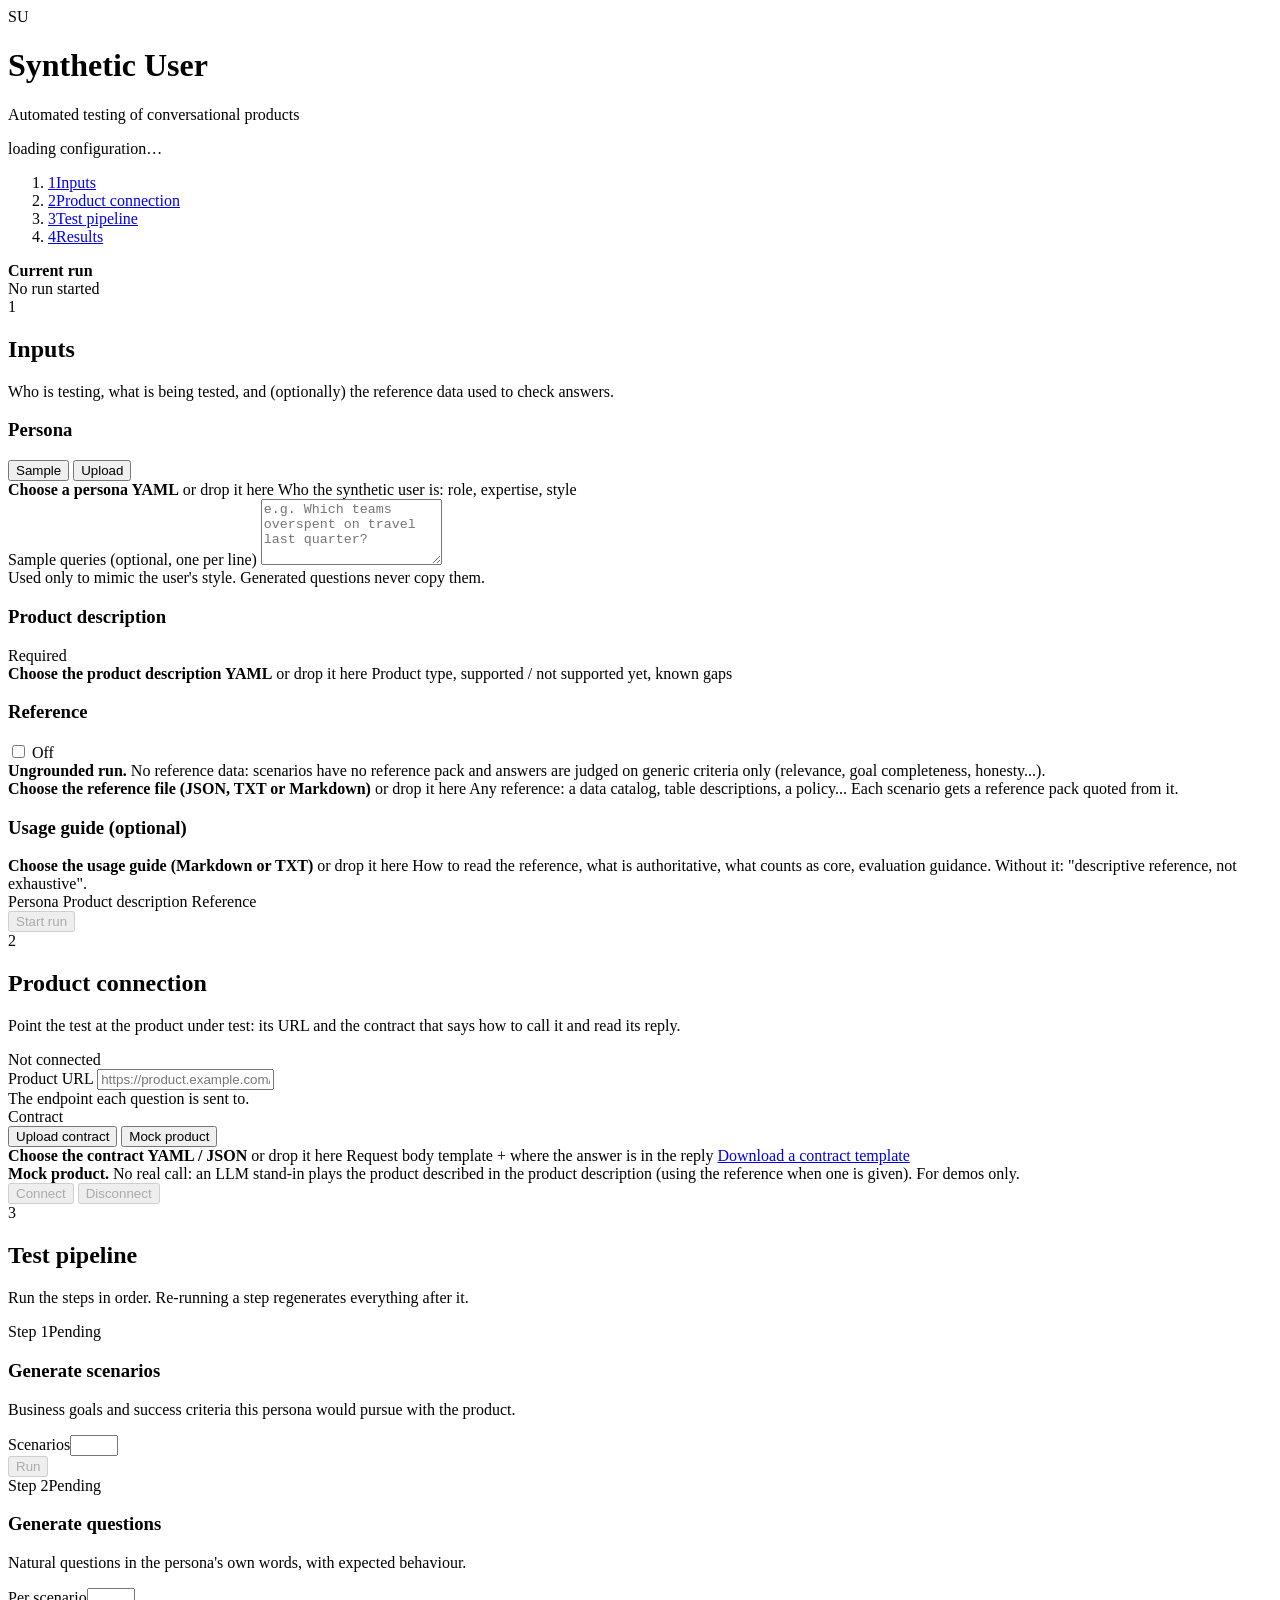
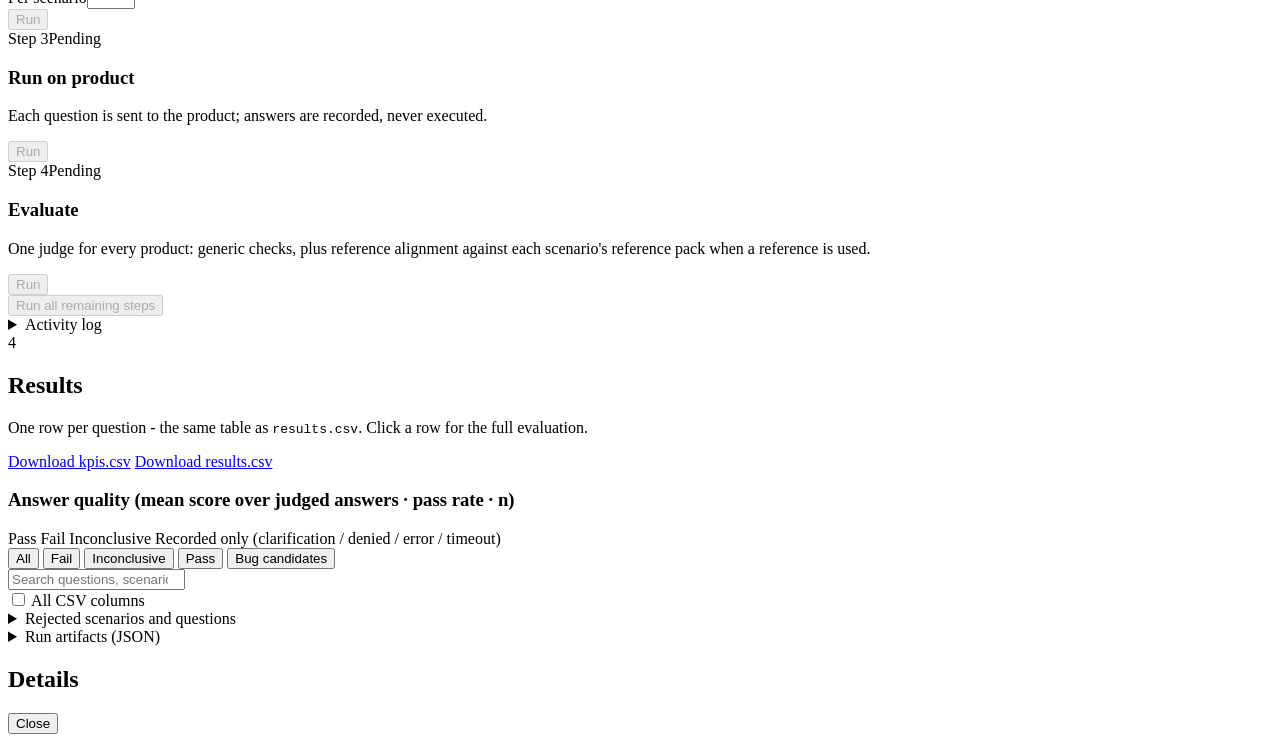
==== src/synthetic_user/web/static/index.html @ 217b0e40 "Refactor benchmark tests to use a judge factory; add KPI tests and enhance result formatting - Updat" ====
<!doctype html>
<html lang="en">
<head>
  <meta charset="utf-8">
  <meta name="viewport" content="width=device-width, initial-scale=1">
  <title>Synthetic User - Product Testing</title>
  <link rel="stylesheet" href="/static/style.css">
</head>
<body>
<header class="topbar">
  <div class="brand">
    <div class="brand-mark">SU</div>
    <div>
      <h1>Synthetic User</h1>
      <p>Automated testing of conversational products</p>
    </div>
  </div>
  <div class="spacer"></div>
  <div id="config-badge" class="env">loading configuration…</div>
</header>

<div class="layout">
  <nav class="rail" aria-label="Sections">
    <ol>
      <li id="nav-inputs"><a href="#inputs"><span class="dot">1</span>Inputs</a></li>
      <li id="nav-connection"><a href="#connection"><span class="dot">2</span>Product connection</a></li>
      <li id="nav-pipeline"><a href="#pipeline"><span class="dot">3</span>Test pipeline</a></li>
      <li id="nav-results"><a href="#results"><span class="dot">4</span>Results</a></li>
    </ol>
    <div class="run-box">
      <b>Current run</b>
      <div id="rail-run" class="muted">No run started</div>
      <div id="rail-mode" class="chips"></div>
      <div id="rail-sources" class="small"></div>
    </div>
  </nav>

  <main>
    <!-- 1. Inputs ---------------------------------------------------------------------------->
    <section class="card" id="inputs">
      <div class="card-head">
        <span class="num">1</span>
        <div>
          <h2>Inputs</h2>
          <p>Who is testing, what is being tested, and (optionally) the reference data used to check answers.</p>
        </div>
      </div>
      <div class="card-body">
        <div class="grid-3">
          <!-- Persona -->
          <div class="input-panel" data-kind="persona">
            <div class="panel-head">
              <h3>Persona</h3>
              <div class="segmented" role="group" aria-label="Persona source">
                <button type="button" data-source="sample" class="on">Sample</button>
                <button type="button" data-source="upload">Upload</button>
              </div>
            </div>
            <label class="dropzone hidden" data-drop>
              <input type="file" accept=".yaml,.yml" hidden>
              <b>Choose a persona YAML</b> or drop it here
              <span class="small muted">Who the synthetic user is: role, expertise, style</span>
            </label>
            <div class="source small muted"></div>
            <div class="preview"></div>
            <div>
              <label class="field" for="persona-queries">Sample queries (optional, one per line)</label>
              <textarea id="persona-queries" rows="4" placeholder="e.g. Which teams overspent on travel last quarter?"></textarea>
              <div class="small muted">Used only to mimic the user's style. Generated questions never copy them.</div>
            </div>
          </div>

          <!-- Product description -->
          <div class="input-panel" data-kind="product">
            <div class="panel-head">
              <h3>Product description</h3>
              <span class="badge req" data-status>Required</span>
            </div>
            <label class="dropzone" data-drop>
              <input type="file" accept=".yaml,.yml" hidden>
              <b>Choose the product description YAML</b> or drop it here
              <span class="small muted">Product type, supported / not supported yet, known gaps</span>
            </label>
            <div class="source small muted"></div>
            <div class="preview"></div>
          </div>

          <!-- Reference -->
          <div class="input-panel" data-kind="reference">
            <div class="panel-head">
              <h3>Reference</h3>
              <label class="switch"><input type="checkbox" id="use-index"> <span id="index-mode-label">Off</span></label>
            </div>
            <div id="index-off" class="note"><b>Ungrounded run.</b> No reference data: scenarios have no reference pack and answers are judged on generic criteria only (relevance, goal completeness, honesty...).</div>
            <div id="index-on" class="hidden">
              <label class="dropzone" data-drop>
                <input type="file" accept=".json,.txt,.md,.markdown" hidden>
                <b>Choose the reference file (JSON, TXT or Markdown)</b> or drop it here
                <span class="small muted">Any reference: a data catalog, table descriptions, a policy... Each scenario gets a reference pack quoted from it.</span>
              </label>
              <div class="source small muted"></div>
              <div class="preview"></div>
            </div>
          </div>

          <!-- Usage guide (optional, grounded only) -->
          <div class="input-panel hidden" data-kind="reference_guide" id="guide-panel">
            <div class="panel-head">
              <h3>Usage guide <span class="small muted">(optional)</span></h3>
            </div>
            <label class="dropzone" data-drop>
              <input type="file" accept=".md,.markdown,.txt" hidden>
              <b>Choose the usage guide (Markdown or TXT)</b> or drop it here
              <span class="small muted">How to read the reference, what is authoritative, what counts as core, evaluation guidance. Without it: "descriptive reference, not exhaustive".</span>
            </label>
            <div class="source small muted"></div>
            <div class="preview"></div>
          </div>
        </div>
      </div>
      <div class="startbar">
        <div class="checklist">
          <span id="chk-persona">Persona</span>
          <span id="chk-product">Product description</span>
          <span id="chk-index">Reference</span>
        </div>
        <div class="spacer"></div>
        <span id="start-hint" class="small muted"></span>
        <button id="create-run" class="btn primary" type="button" disabled>Start run</button>
      </div>
    </section>

    <!-- 2. Product connection ---------------------------------------------------------------->
    <section class="card" id="connection">
      <div class="card-head">
        <span class="num">2</span>
        <div>
          <h2>Product connection</h2>
          <p>Point the test at the product under test: its URL and the contract that says how to call it and read its reply.</p>
        </div>
        <div class="right"><span id="conn-badge" class="badge info">Not connected</span></div>
      </div>
      <div class="card-body">
        <div class="conn-grid">
          <div class="conn-field">
            <label class="field" for="product-url">Product URL</label>
            <input id="product-url" type="url" placeholder="https://product.example.com/v1/ask">
            <div class="small muted">The endpoint each question is sent to.</div>
          </div>
          <div class="conn-field">
            <div class="panel-head">
              <label class="field">Contract</label>
              <div class="segmented" id="contract-source" role="group" aria-label="Contract source">
                <button type="button" data-source="upload" class="on">Upload contract</button>
                <button type="button" data-source="mock">Mock product</button>
              </div>
            </div>
            <div id="contract-upload">
              <label class="dropzone compact" data-contract-drop>
                <input type="file" accept=".yaml,.yml,.json" hidden>
                <b>Choose the contract YAML / JSON</b> or drop it here
                <span id="contract-file" class="small muted">Request body template + where the answer is in the reply</span>
              </label>
              <a class="small" href="/api/contract-template" download>Download a contract template</a>
            </div>
            <div id="contract-mock" class="note hidden"><b>Mock product.</b> No real call: an LLM stand-in plays the product described in the product description (using the reference when one is given). For demos only.</div>
          </div>
        </div>
        <div class="row conn-actions">
          <button id="connect" class="btn navy" type="button" disabled>Connect</button>
          <button id="disconnect" class="btn" type="button" disabled>Disconnect</button>
          <span id="adapter-note" class="small muted"></span>
        </div>
        <div id="contract"></div>
      </div>
    </section>

    <!-- 3. Pipeline -------------------------------------------------------------------------->
    <section class="card" id="pipeline">
      <div class="card-head">
        <span class="num">3</span>
        <div>
          <h2>Test pipeline</h2>
          <p>Run the steps in order. Re-running a step regenerates everything after it.</p>
        </div>
      </div>
      <div class="card-body">
        <div class="steps">
          <div class="step" data-step="scenarios">
            <div class="step-top"><span class="step-no">Step 1</span><span class="status">Pending</span></div>
            <h3>Generate scenarios</h3>
            <p id="scenarios-desc">Business goals and success criteria this persona would pursue with the product.</p>
            <div class="count-row"><label for="scenario-count">Scenarios</label><input id="scenario-count" type="number" min="1" max="50"></div>
            <div class="result"></div>
            <button class="btn step-btn" type="button" disabled>Run</button>
          </div>
          <div class="step" data-step="questions">
            <div class="step-top"><span class="step-no">Step 2</span><span class="status">Pending</span></div>
            <h3>Generate questions</h3>
            <p>Natural questions in the persona's own words, with expected behaviour.</p>
            <div class="count-row"><label for="question-count">Per scenario</label><input id="question-count" type="number" min="1" max="50"></div>
            <div class="result"></div>
            <button class="btn step-btn" type="button" disabled>Run</button>
          </div>
          <div class="step" data-step="execute">
            <div class="step-top"><span class="step-no">Step 3</span><span class="status">Pending</span></div>
            <h3>Run on product</h3>
            <p id="execute-desc">Each question is sent to the product; answers are recorded, never executed.</p>
            <div class="result"></div>
            <button class="btn step-btn" type="button" disabled>Run</button>
          </div>
          <div class="step" data-step="evaluate">
            <div class="step-top"><span class="step-no">Step 4</span><span class="status">Pending</span></div>
            <h3>Evaluate</h3>
            <p>One judge for every product: generic checks, plus reference alignment against each scenario's reference pack when a reference is used.</p>
            <div class="result"></div>
            <button class="btn step-btn" type="button" disabled>Run</button>
          </div>
        </div>
        <div class="pipeline-actions">
          <button id="run-all" class="btn primary" type="button" disabled>Run all remaining steps</button>
          <div class="progress" aria-hidden="true"><div id="progress-bar"></div></div>
          <span id="busy" class="small muted"></span>
        </div>
        <details>
          <summary>Activity log</summary>
          <div id="log" class="log"></div>
        </details>
      </div>
    </section>

    <!-- 4. Results --------------------------------------------------------------------------->
    <section class="card" id="results">
      <div class="card-head">
        <span class="num">4</span>
        <div>
          <h2>Results</h2>
          <p>One row per question - the same table as <code>results.csv</code>. Click a row for the full evaluation.</p>
        </div>
        <div class="right">
          <a id="download-kpis" class="btn disabled" href="#">Download kpis.csv</a>
          <a id="download-csv" class="btn primary disabled" href="#">Download results.csv</a>
        </div>
      </div>
      <div class="card-body">
        <div class="kpis" id="kpis"></div>
        <h3 class="kpi-title">Answer quality <span class="small muted">(mean score over judged answers · pass rate · n)</span></h3>
        <div class="kpis metrics" id="metric-kpis"></div>
        <div class="dist" id="dist"></div>
        <div class="legend">
          <span><i style="background:var(--pass)"></i>Pass</span>
          <span><i style="background:var(--fail)"></i>Fail</span>
          <span><i style="background:#d4a72c"></i>Inconclusive</span>
          <span><i style="background:#9aa5b3"></i>Recorded only (clarification / denied / error / timeout)</span>
        </div>
        <div class="toolbar">
          <div class="segmented" id="filter" role="group" aria-label="Filter by verdict">
            <button type="button" data-filter="all" class="on">All</button>
            <button type="button" data-filter="fail">Fail</button>
            <button type="button" data-filter="inconclusive">Inconclusive</button>
            <button type="button" data-filter="pass">Pass</button>
            <button type="button" data-filter="bugs">Bug candidates</button>
          </div>
          <input id="search" type="search" placeholder="Search questions, scenarios, findings…">
          <div class="spacer"></div>
          <label class="switch"><input type="checkbox" id="all-columns"> All CSV columns</label>
        </div>
        <div class="table-wrap"><table id="results-table"><thead></thead><tbody></tbody></table></div>
        <details class="sub-details">
          <summary>Rejected scenarios and questions</summary>
          <div id="rejected"></div>
        </details>
        <details class="sub-details">
          <summary>Run artifacts (JSON)</summary>
          <div id="artifacts" class="chips"></div>
        </details>
      </div>
    </section>
  </main>
</div>

<div id="scrim" class="scrim hidden"></div>
<aside id="drawer" class="drawer hidden" aria-label="Question details">
  <div class="drawer-head">
    <h2 id="drawer-title">Details</h2>
    <button id="drawer-close" class="btn small" type="button">Close</button>
  </div>
  <div id="drawer-body" class="drawer-body"></div>
</aside>

<script src="/static/app.js"></script>
</body>
</html>
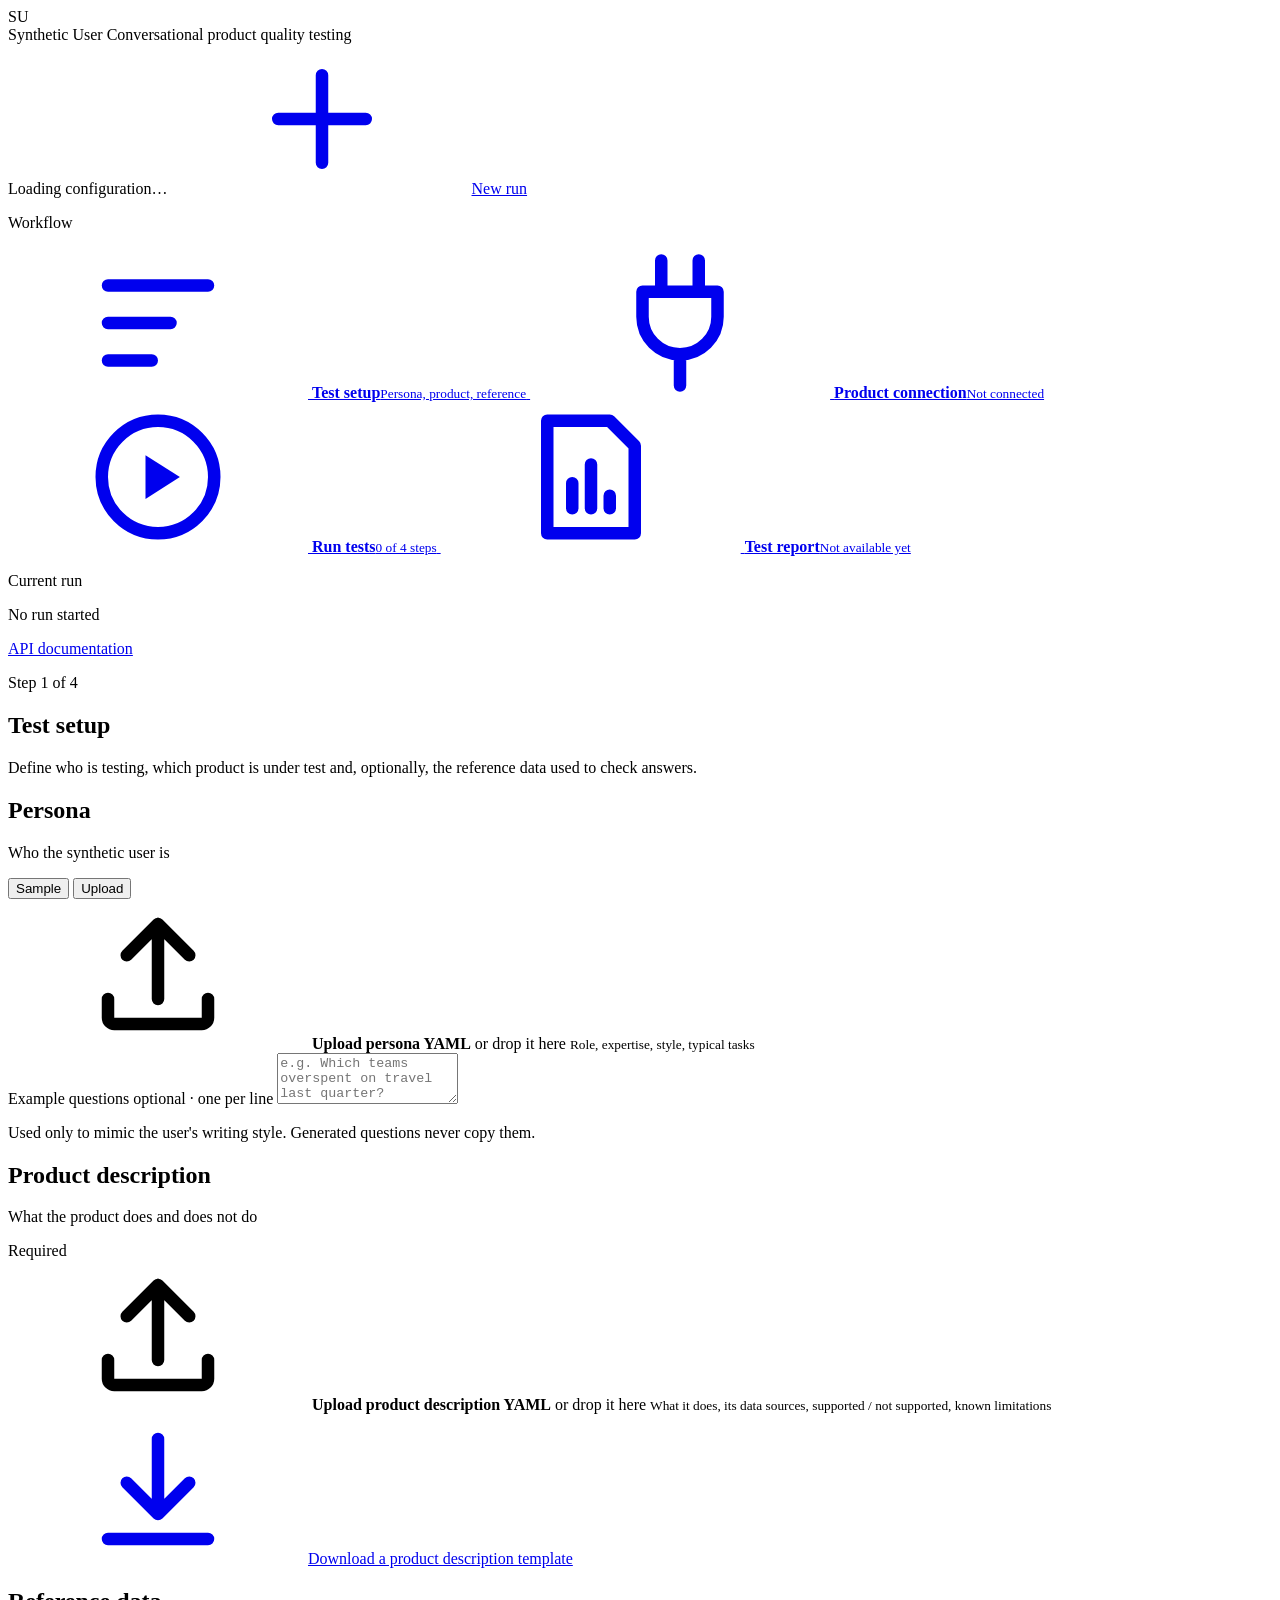
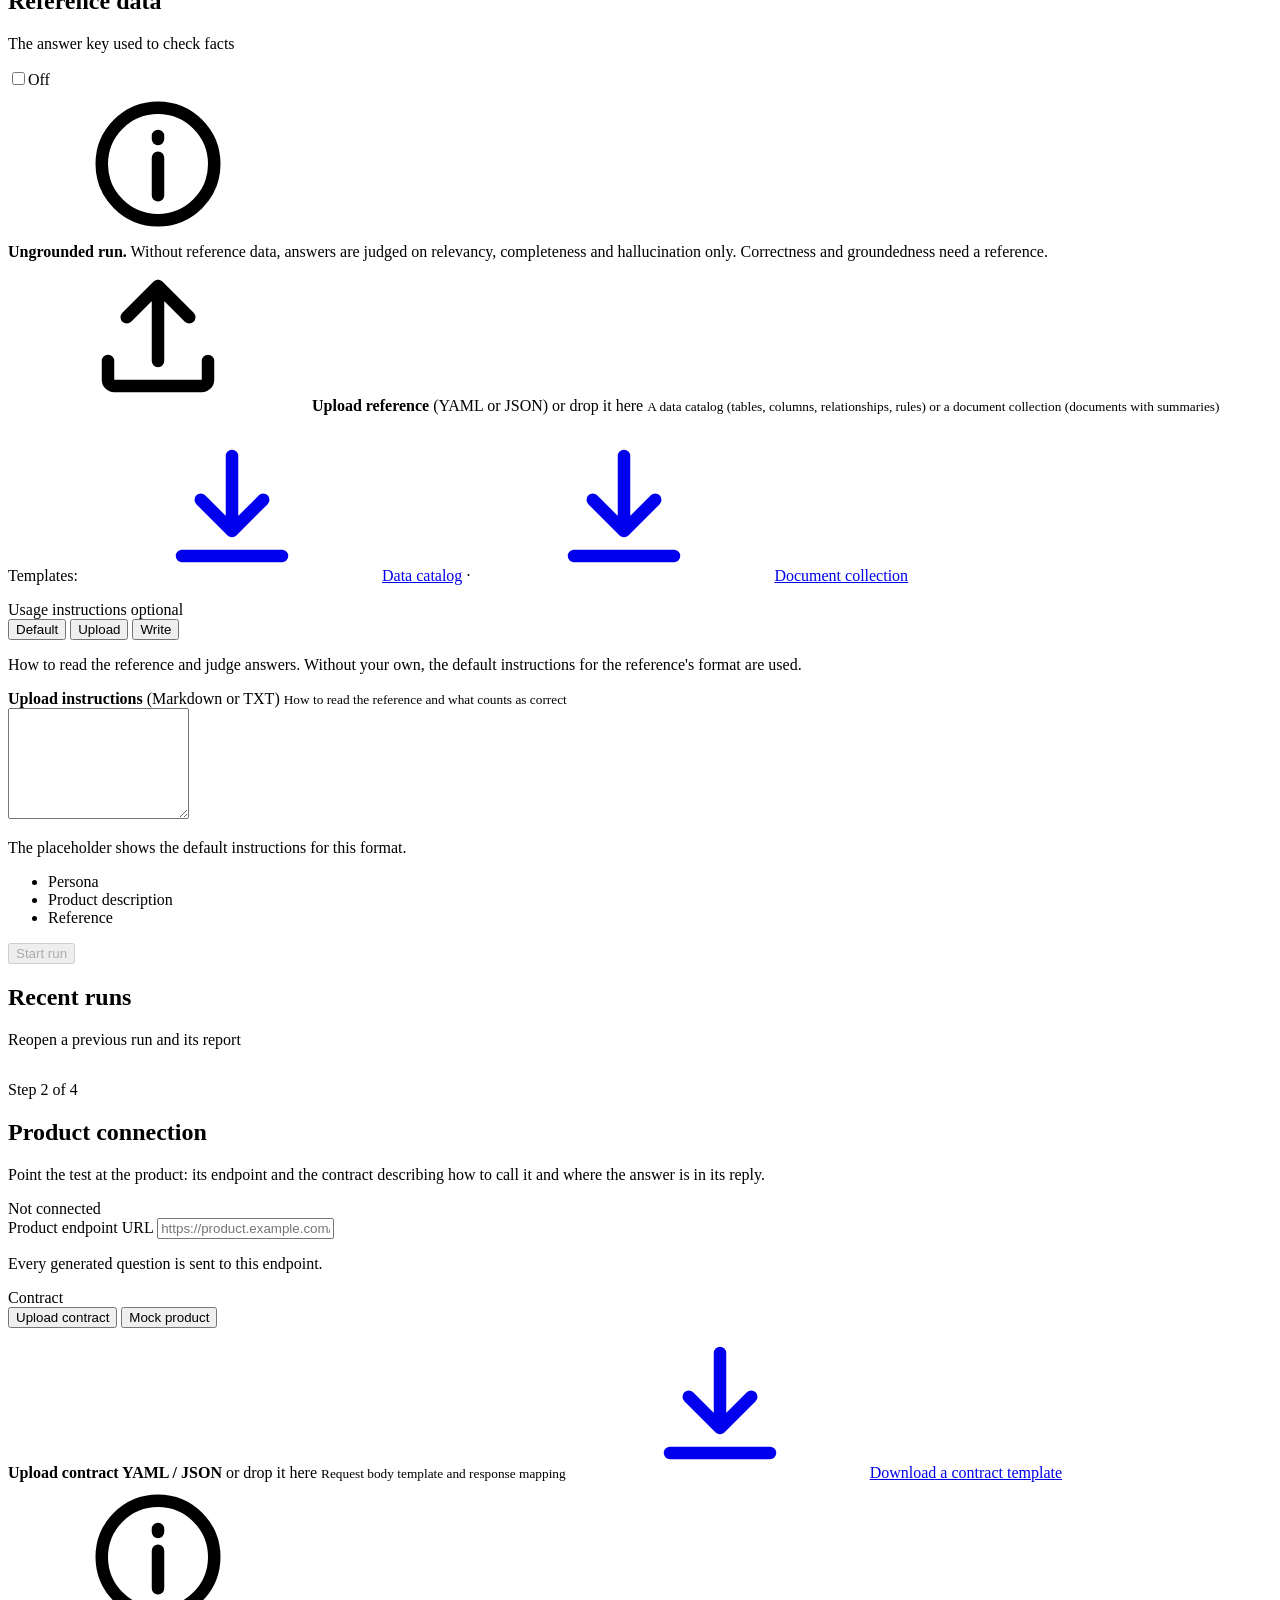
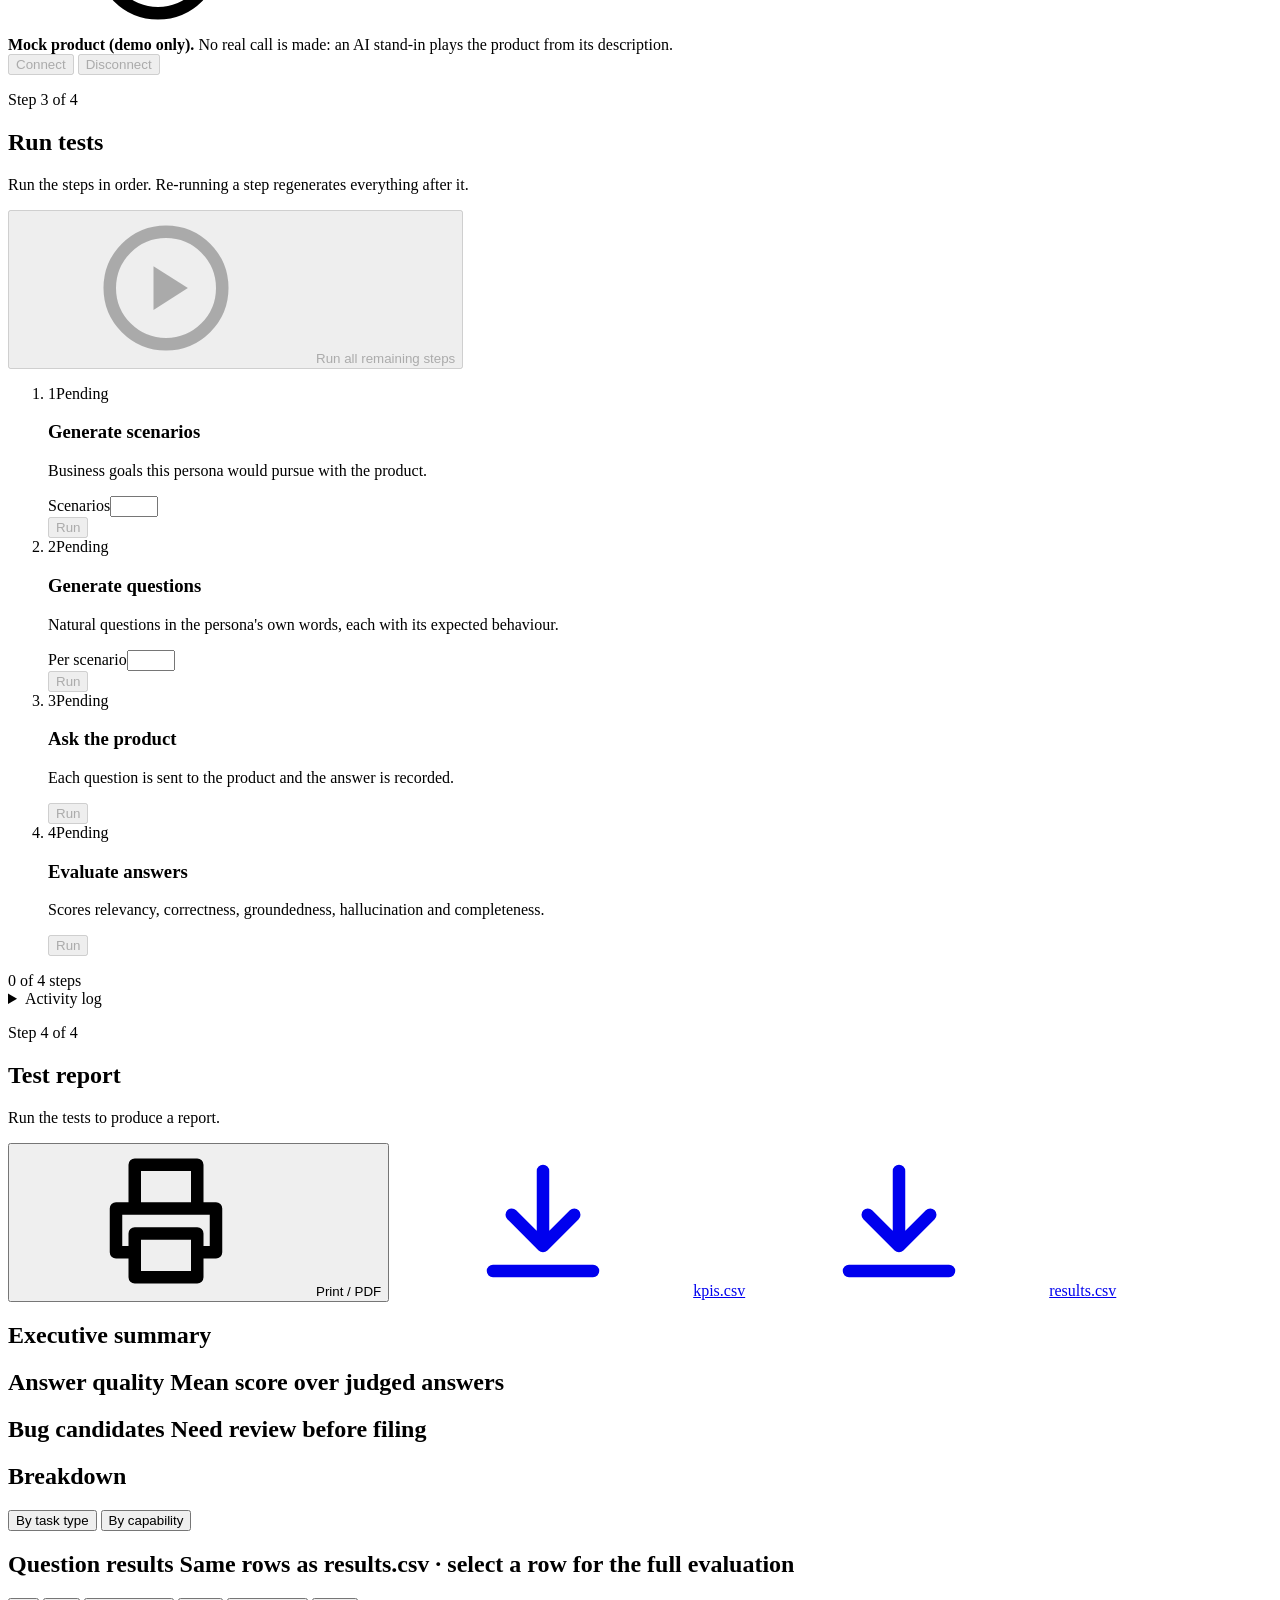
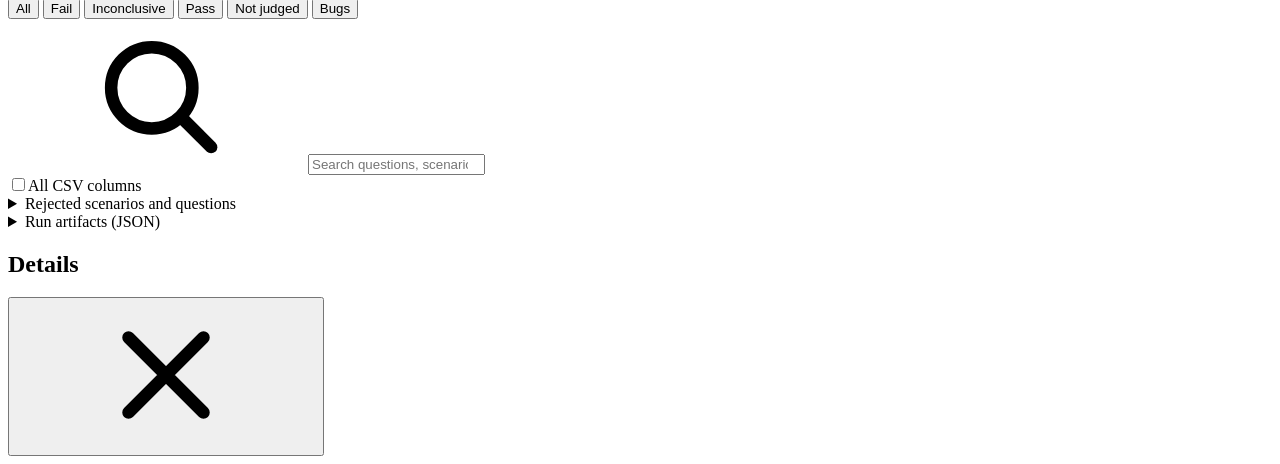
==== commit 8ceed408: "Refactor tests and update schemas for persona and reference handling - Updated test_json_store.py to" ====
--- a/src/synthetic_user/web/static/index.html
+++ b/src/synthetic_user/web/static/index.html
@@ -3,287 +3,395 @@
 <head>
   <meta charset="utf-8">
   <meta name="viewport" content="width=device-width, initial-scale=1">
-  <title>Synthetic User - Product Testing</title>
-  <link rel="stylesheet" href="/static/style.css">
+  <title>Synthetic User · Product Quality Testing</title>
+  <link rel="stylesheet" href="/static/app.css">
+  <link rel="icon" href="data:image/svg+xml,%3Csvg xmlns='http://www.w3.org/2000/svg' viewBox='0 0 32 32'%3E%3Crect width='32' height='32' rx='7' fill='%2300175a'/%3E%3Ctext x='16' y='21' font-family='Arial' font-size='13' font-weight='700' fill='white' text-anchor='middle'%3ESU%3C/text%3E%3C/svg%3E">
 </head>
 <body>
-<header class="topbar">
+<!-- Icons (inline, no external requests) -->
+<svg width="0" height="0" style="position:absolute" aria-hidden="true">
+  <symbol id="i-setup" viewBox="0 0 24 24"><path d="M4 6h16M4 12h10M4 18h7" fill="none" stroke="currentColor" stroke-width="2" stroke-linecap="round"/></symbol>
+  <symbol id="i-plug" viewBox="0 0 24 24"><path d="M9 2v5M15 2v5M6 7h12v4a6 6 0 0 1-12 0V7zM12 17v5" fill="none" stroke="currentColor" stroke-width="2" stroke-linecap="round" stroke-linejoin="round"/></symbol>
+  <symbol id="i-play" viewBox="0 0 24 24"><circle cx="12" cy="12" r="9" fill="none" stroke="currentColor" stroke-width="2"/><path d="M10 8.5v7l5.5-3.5z" fill="currentColor"/></symbol>
+  <symbol id="i-report" viewBox="0 0 24 24"><path d="M5 3h10l4 4v14H5zM9 17v-4M12 17v-7M15 17v-2" fill="none" stroke="currentColor" stroke-width="2" stroke-linejoin="round" stroke-linecap="round"/></symbol>
+  <symbol id="i-upload" viewBox="0 0 24 24"><path d="M12 16V4M7 9l5-5 5 5M4 16v3a1 1 0 0 0 1 1h14a1 1 0 0 0 1-1v-3" fill="none" stroke="currentColor" stroke-width="2" stroke-linecap="round" stroke-linejoin="round"/></symbol>
+  <symbol id="i-download" viewBox="0 0 24 24"><path d="M12 4v12M7 11l5 5 5-5M4 20h16" fill="none" stroke="currentColor" stroke-width="2" stroke-linecap="round" stroke-linejoin="round"/></symbol>
+  <symbol id="i-print" viewBox="0 0 24 24"><path d="M7 9V3h10v6M7 17H4v-7h16v7h-3M7 14h10v7H7z" fill="none" stroke="currentColor" stroke-width="2" stroke-linejoin="round"/></symbol>
+  <symbol id="i-check" viewBox="0 0 24 24"><path d="M5 12.5l4.5 4.5L19 7.5" fill="none" stroke="currentColor" stroke-width="2.4" stroke-linecap="round" stroke-linejoin="round"/></symbol>
+  <symbol id="i-warn" viewBox="0 0 24 24"><path d="M12 3l10 18H2zM12 10v5M12 18v.5" fill="none" stroke="currentColor" stroke-width="2" stroke-linecap="round" stroke-linejoin="round"/></symbol>
+  <symbol id="i-info" viewBox="0 0 24 24"><circle cx="12" cy="12" r="9" fill="none" stroke="currentColor" stroke-width="2"/><path d="M12 11v6M12 7.5v.5" stroke="currentColor" stroke-width="2" stroke-linecap="round"/></symbol>
+  <symbol id="i-plus" viewBox="0 0 24 24"><path d="M12 5v14M5 12h14" stroke="currentColor" stroke-width="2" stroke-linecap="round"/></symbol>
+  <symbol id="i-close" viewBox="0 0 24 24"><path d="M6 6l12 12M18 6L6 18" stroke="currentColor" stroke-width="2" stroke-linecap="round"/></symbol>
+  <symbol id="i-bug" viewBox="0 0 24 24"><path d="M8 8a4 4 0 0 1 8 0M7 10h10v5a5 5 0 0 1-10 0zM12 10v10M3 13h4M17 13h4M4 7l3 2M20 7l-3 2M4 20l3-2M20 20l-3-2" fill="none" stroke="currentColor" stroke-width="1.8" stroke-linecap="round"/></symbol>
+  <symbol id="i-search" viewBox="0 0 24 24"><circle cx="11" cy="11" r="6.5" fill="none" stroke="currentColor" stroke-width="2"/><path d="M16 16l4.5 4.5" stroke="currentColor" stroke-width="2" stroke-linecap="round"/></symbol>
+</svg>
+
+<header class="appbar">
   <div class="brand">
-    <div class="brand-mark">SU</div>
-    <div>
-      <h1>Synthetic User</h1>
-      <p>Automated testing of conversational products</p>
+    <div class="brand-mark" aria-hidden="true">SU</div>
+    <div class="brand-text">
+      <span class="brand-name">Synthetic User</span>
+      <span class="brand-sub">Conversational product quality testing</span>
     </div>
   </div>
+  <div class="crumb" id="crumb"></div>
   <div class="spacer"></div>
-  <div id="config-badge" class="env">loading configuration…</div>
+  <span id="env" class="env" title="Evaluation environment">Loading configuration…</span>
+  <a id="new-run" class="btn btn-on-dark" href="#setup"><svg class="ic"><use href="#i-plus"/></svg>New run</a>
+  <div class="busy-line" id="busy-line" aria-hidden="true"></div>
 </header>
 
-<div class="layout">
-  <nav class="rail" aria-label="Sections">
-    <ol>
-      <li id="nav-inputs"><a href="#inputs"><span class="dot">1</span>Inputs</a></li>
-      <li id="nav-connection"><a href="#connection"><span class="dot">2</span>Product connection</a></li>
-      <li id="nav-pipeline"><a href="#pipeline"><span class="dot">3</span>Test pipeline</a></li>
-      <li id="nav-results"><a href="#results"><span class="dot">4</span>Results</a></li>
-    </ol>
-    <div class="run-box">
-      <b>Current run</b>
-      <div id="rail-run" class="muted">No run started</div>
-      <div id="rail-mode" class="chips"></div>
-      <div id="rail-sources" class="small"></div>
+<div class="shell">
+  <aside class="sidenav" aria-label="Workflow">
+    <nav>
+      <p class="nav-label">Workflow</p>
+      <a class="nav-item" href="#setup" data-nav="setup">
+        <span class="nav-ic"><svg class="ic"><use href="#i-setup"/></svg></span>
+        <span class="nav-text"><b>Test setup</b><small data-nav-status>Persona, product, reference</small></span>
+      </a>
+      <a class="nav-item" href="#connect" data-nav="connect">
+        <span class="nav-ic"><svg class="ic"><use href="#i-plug"/></svg></span>
+        <span class="nav-text"><b>Product connection</b><small data-nav-status>Not connected</small></span>
+      </a>
+      <a class="nav-item" href="#run" data-nav="run">
+        <span class="nav-ic"><svg class="ic"><use href="#i-play"/></svg></span>
+        <span class="nav-text"><b>Run tests</b><small data-nav-status>0 of 4 steps</small></span>
+      </a>
+      <a class="nav-item" href="#report" data-nav="report">
+        <span class="nav-ic"><svg class="ic"><use href="#i-report"/></svg></span>
+        <span class="nav-text"><b>Test report</b><small data-nav-status>Not available yet</small></span>
+      </a>
+    </nav>
+    <div class="run-card">
+      <p class="nav-label">Current run</p>
+      <div id="run-id" class="run-id muted">No run started</div>
+      <div id="run-mode"></div>
+      <dl id="run-sources" class="run-sources"></dl>
     </div>
-  </nav>
-
-  <main>
-    <!-- 1. Inputs ---------------------------------------------------------------------------->
-    <section class="card" id="inputs">
-      <div class="card-head">
-        <span class="num">1</span>
+    <div class="sidenav-foot">
+      <a href="/api/docs" target="_blank" rel="noopener">API documentation</a>
+    </div>
+  </aside>
+
+  <main class="content">
+    <!-- 1. Setup ======================================================================== -->
+    <section class="view" data-view="setup" aria-labelledby="h-setup">
+      <div class="page-head">
         <div>
-          <h2>Inputs</h2>
-          <p>Who is testing, what is being tested, and (optionally) the reference data used to check answers.</p>
-        </div>
-      </div>
-      <div class="card-body">
-        <div class="grid-3">
-          <!-- Persona -->
-          <div class="input-panel" data-kind="persona">
-            <div class="panel-head">
-              <h3>Persona</h3>
-              <div class="segmented" role="group" aria-label="Persona source">
-                <button type="button" data-source="sample" class="on">Sample</button>
-                <button type="button" data-source="upload">Upload</button>
+          <p class="eyebrow">Step 1 of 4</p>
+          <h1 id="h-setup">Test setup</h1>
+          <p class="lede">Define who is testing, which product is under test and, optionally, the reference data used to check answers.</p>
+        </div>
+      </div>
+
+      <div class="grid-3">
+        <!-- Persona -->
+        <article class="card">
+          <div class="card-head">
+            <div><h2>Persona</h2><p class="card-sub">Who the synthetic user is</p></div>
+            <div class="seg" id="persona-source" role="group" aria-label="Persona source">
+              <button type="button" data-source="sample" class="on">Sample</button>
+              <button type="button" data-source="upload">Upload</button>
+            </div>
+          </div>
+          <div class="card-body input" data-kind="persona">
+            <label class="drop hidden" data-drop>
+              <input type="file" accept=".yaml,.yml" hidden>
+              <svg class="ic drop-ic"><use href="#i-upload"/></svg>
+              <span><b>Upload persona YAML</b> or drop it here</span>
+              <small>Role, expertise, style, typical tasks</small>
+            </label>
+            <div class="source"></div>
+            <div class="preview"></div>
+            <div class="field-block">
+              <label class="label" for="persona-queries">Example questions <span class="opt">optional · one per line</span></label>
+              <textarea id="persona-queries" rows="3" placeholder="e.g. Which teams overspent on travel last quarter?"></textarea>
+              <p class="help">Used only to mimic the user's writing style. Generated questions never copy them.</p>
+            </div>
+          </div>
+        </article>
+
+        <!-- Product description -->
+        <article class="card">
+          <div class="card-head">
+            <div><h2>Product description</h2><p class="card-sub">What the product does and does not do</p></div>
+            <span class="pill pill-req" data-status-for="product">Required</span>
+          </div>
+          <div class="card-body input" data-kind="product">
+            <label class="drop" data-drop>
+              <input type="file" accept=".yaml,.yml" hidden>
+              <svg class="ic drop-ic"><use href="#i-upload"/></svg>
+              <span><b>Upload product description YAML</b> or drop it here</span>
+              <small>What it does, its data sources, supported / not supported, known limitations</small>
+            </label>
+            <a class="link" href="/api/product-template" download><svg class="ic"><use href="#i-download"/></svg>Download a product description template</a>
+            <div class="source"></div>
+            <div class="preview"></div>
+          </div>
+        </article>
+
+        <!-- Reference -->
+        <article class="card">
+          <div class="card-head">
+            <div><h2>Reference data</h2><p class="card-sub">The answer key used to check facts</p></div>
+            <label class="toggle"><input type="checkbox" id="use-reference"><span id="reference-label">Off</span></label>
+          </div>
+          <div class="card-body">
+            <div id="reference-off" class="callout callout-info">
+              <svg class="ic"><use href="#i-info"/></svg>
+              <div><b>Ungrounded run.</b> Without reference data, answers are judged on relevancy, completeness and hallucination only. Correctness and groundedness need a reference.</div>
+            </div>
+            <div id="reference-on" class="hidden">
+              <div class="input" data-kind="reference">
+                <label class="drop" data-drop>
+                  <input type="file" accept=".yaml,.yml,.json" hidden>
+                  <svg class="ic drop-ic"><use href="#i-upload"/></svg>
+                  <span><b>Upload reference</b> (YAML or JSON) or drop it here</span>
+                  <small>A data catalog (tables, columns, relationships, rules) or a document collection (documents with summaries)</small>
+                </label>
+                <p class="help">Templates: <a class="link" href="/api/reference-template/data_catalog" download><svg class="ic"><use href="#i-download"/></svg>Data catalog</a> · <a class="link" href="/api/reference-template/document_collection" download><svg class="ic"><use href="#i-download"/></svg>Document collection</a></p>
+                <div class="source"></div>
+                <div class="preview"></div>
               </div>
-            </div>
-            <label class="dropzone hidden" data-drop>
-              <input type="file" accept=".yaml,.yml" hidden>
-              <b>Choose a persona YAML</b> or drop it here
-              <span class="small muted">Who the synthetic user is: role, expertise, style</span>
-            </label>
-            <div class="source small muted"></div>
-            <div class="preview"></div>
+              <div class="sub-input">
+                <div class="label-row">
+                  <span class="label">Usage instructions <span class="opt">optional</span></span>
+                  <div class="seg" id="instructions-source" role="group" aria-label="Usage instructions">
+                    <button type="button" data-source="none" class="on">Default</button>
+                    <button type="button" data-source="upload">Upload</button>
+                    <button type="button" data-source="write">Write</button>
+                  </div>
+                </div>
+                <p id="instructions-default" class="help">How to read the reference and judge answers. Without your own, the default instructions for the reference's format are used.</p>
+                <div class="input hidden" data-kind="reference_guide">
+                  <label class="drop drop-compact" data-drop>
+                    <input type="file" accept=".md,.markdown,.txt" hidden>
+                    <span><b>Upload instructions</b> (Markdown or TXT)</span>
+                    <small>How to read the reference and what counts as correct</small>
+                  </label>
+                  <div class="source"></div>
+                  <div class="preview"></div>
+                </div>
+                <div id="instructions-write" class="hidden">
+                  <textarea id="instructions-text" rows="7" aria-label="Usage instructions"></textarea>
+                  <p class="help">The placeholder shows the default instructions for this format.</p>
+                </div>
+              </div>
+            </div>
+          </div>
+        </article>
+      </div>
+
+      <div class="actionbar">
+        <ul class="checklist" aria-label="Readiness">
+          <li id="chk-persona">Persona</li>
+          <li id="chk-product">Product description</li>
+          <li id="chk-reference">Reference</li>
+        </ul>
+        <div class="spacer"></div>
+        <span id="start-hint" class="hint"></span>
+        <button id="create-run" class="btn btn-primary" type="button" disabled>Start run</button>
+      </div>
+
+      <article class="card" id="recent-card">
+        <div class="card-head">
+          <div><h2>Recent runs</h2><p class="card-sub">Reopen a previous run and its report</p></div>
+        </div>
+        <div class="table-wrap flat"><table class="table" id="recent-table"><thead></thead><tbody></tbody></table></div>
+      </article>
+    </section>
+
+    <!-- 2. Connection =================================================================== -->
+    <section class="view" data-view="connect" aria-labelledby="h-connect">
+      <div class="page-head">
+        <div>
+          <p class="eyebrow">Step 2 of 4</p>
+          <h1 id="h-connect">Product connection</h1>
+          <p class="lede">Point the test at the product: its endpoint and the contract describing how to call it and where the answer is in its reply.</p>
+        </div>
+        <span id="conn-pill" class="pill pill-neutral">Not connected</span>
+      </div>
+
+      <article class="card">
+        <div class="card-body">
+          <div class="conn-grid">
             <div>
-              <label class="field" for="persona-queries">Sample queries (optional, one per line)</label>
-              <textarea id="persona-queries" rows="4" placeholder="e.g. Which teams overspent on travel last quarter?"></textarea>
-              <div class="small muted">Used only to mimic the user's style. Generated questions never copy them.</div>
-            </div>
-          </div>
-
-          <!-- Product description -->
-          <div class="input-panel" data-kind="product">
-            <div class="panel-head">
-              <h3>Product description</h3>
-              <span class="badge req" data-status>Required</span>
-            </div>
-            <label class="dropzone" data-drop>
-              <input type="file" accept=".yaml,.yml" hidden>
-              <b>Choose the product description YAML</b> or drop it here
-              <span class="small muted">Product type, supported / not supported yet, known gaps</span>
-            </label>
-            <div class="source small muted"></div>
-            <div class="preview"></div>
-          </div>
-
-          <!-- Reference -->
-          <div class="input-panel" data-kind="reference">
-            <div class="panel-head">
-              <h3>Reference</h3>
-              <label class="switch"><input type="checkbox" id="use-index"> <span id="index-mode-label">Off</span></label>
-            </div>
-            <div id="index-off" class="note"><b>Ungrounded run.</b> No reference data: scenarios have no reference pack and answers are judged on generic criteria only (relevance, goal completeness, honesty...).</div>
-            <div id="index-on" class="hidden">
-              <label class="dropzone" data-drop>
-                <input type="file" accept=".json,.txt,.md,.markdown" hidden>
-                <b>Choose the reference file (JSON, TXT or Markdown)</b> or drop it here
-                <span class="small muted">Any reference: a data catalog, table descriptions, a policy... Each scenario gets a reference pack quoted from it.</span>
-              </label>
-              <div class="source small muted"></div>
-              <div class="preview"></div>
-            </div>
-          </div>
-
-          <!-- Usage guide (optional, grounded only) -->
-          <div class="input-panel hidden" data-kind="reference_guide" id="guide-panel">
-            <div class="panel-head">
-              <h3>Usage guide <span class="small muted">(optional)</span></h3>
-            </div>
-            <label class="dropzone" data-drop>
-              <input type="file" accept=".md,.markdown,.txt" hidden>
-              <b>Choose the usage guide (Markdown or TXT)</b> or drop it here
-              <span class="small muted">How to read the reference, what is authoritative, what counts as core, evaluation guidance. Without it: "descriptive reference, not exhaustive".</span>
-            </label>
-            <div class="source small muted"></div>
-            <div class="preview"></div>
-          </div>
-        </div>
-      </div>
-      <div class="startbar">
-        <div class="checklist">
-          <span id="chk-persona">Persona</span>
-          <span id="chk-product">Product description</span>
-          <span id="chk-index">Reference</span>
-        </div>
-        <div class="spacer"></div>
-        <span id="start-hint" class="small muted"></span>
-        <button id="create-run" class="btn primary" type="button" disabled>Start run</button>
-      </div>
+              <label class="label" for="product-url">Product endpoint URL</label>
+              <input id="product-url" type="url" placeholder="https://product.example.com/v1/ask" autocomplete="off">
+              <p class="help">Every generated question is sent to this endpoint.</p>
+            </div>
+            <div>
+              <div class="label-row">
+                <span class="label">Contract</span>
+                <div class="seg" id="contract-source" role="group" aria-label="Contract source">
+                  <button type="button" data-source="upload" class="on">Upload contract</button>
+                  <button type="button" data-source="mock">Mock product</button>
+                </div>
+              </div>
+              <div id="contract-upload">
+                <label class="drop drop-compact" data-contract-drop>
+                  <input type="file" accept=".yaml,.yml,.json" hidden>
+                  <span><b>Upload contract YAML / JSON</b> or drop it here</span>
+                  <small id="contract-file">Request body template and response mapping</small>
+                </label>
+                <a class="link" href="/api/contract-template" download><svg class="ic"><use href="#i-download"/></svg>Download a contract template</a>
+              </div>
+              <div id="contract-mock" class="callout callout-info hidden">
+                <svg class="ic"><use href="#i-info"/></svg>
+                <div><b>Mock product (demo only).</b> No real call is made: an AI stand-in plays the product from its description.</div>
+              </div>
+            </div>
+          </div>
+          <div class="form-actions">
+            <button id="connect" class="btn btn-primary" type="button" disabled>Connect</button>
+            <button id="disconnect" class="btn" type="button" disabled>Disconnect</button>
+            <span id="adapter-note" class="hint"></span>
+          </div>
+          <div id="contract"></div>
+        </div>
+      </article>
     </section>
 
-    <!-- 2. Product connection ---------------------------------------------------------------->
-    <section class="card" id="connection">
-      <div class="card-head">
-        <span class="num">2</span>
+    <!-- 3. Run ========================================================================== -->
+    <section class="view" data-view="run" aria-labelledby="h-run">
+      <div class="page-head">
         <div>
-          <h2>Product connection</h2>
-          <p>Point the test at the product under test: its URL and the contract that says how to call it and read its reply.</p>
-        </div>
-        <div class="right"><span id="conn-badge" class="badge info">Not connected</span></div>
-      </div>
-      <div class="card-body">
-        <div class="conn-grid">
-          <div class="conn-field">
-            <label class="field" for="product-url">Product URL</label>
-            <input id="product-url" type="url" placeholder="https://product.example.com/v1/ask">
-            <div class="small muted">The endpoint each question is sent to.</div>
-          </div>
-          <div class="conn-field">
-            <div class="panel-head">
-              <label class="field">Contract</label>
-              <div class="segmented" id="contract-source" role="group" aria-label="Contract source">
-                <button type="button" data-source="upload" class="on">Upload contract</button>
-                <button type="button" data-source="mock">Mock product</button>
-              </div>
-            </div>
-            <div id="contract-upload">
-              <label class="dropzone compact" data-contract-drop>
-                <input type="file" accept=".yaml,.yml,.json" hidden>
-                <b>Choose the contract YAML / JSON</b> or drop it here
-                <span id="contract-file" class="small muted">Request body template + where the answer is in the reply</span>
-              </label>
-              <a class="small" href="/api/contract-template" download>Download a contract template</a>
-            </div>
-            <div id="contract-mock" class="note hidden"><b>Mock product.</b> No real call: an LLM stand-in plays the product described in the product description (using the reference when one is given). For demos only.</div>
-          </div>
-        </div>
-        <div class="row conn-actions">
-          <button id="connect" class="btn navy" type="button" disabled>Connect</button>
-          <button id="disconnect" class="btn" type="button" disabled>Disconnect</button>
-          <span id="adapter-note" class="small muted"></span>
-        </div>
-        <div id="contract"></div>
-      </div>
+          <p class="eyebrow">Step 3 of 4</p>
+          <h1 id="h-run">Run tests</h1>
+          <p class="lede">Run the steps in order. Re-running a step regenerates everything after it.</p>
+        </div>
+        <button id="run-all" class="btn btn-primary" type="button" disabled><svg class="ic"><use href="#i-play"/></svg>Run all remaining steps</button>
+      </div>
+
+      <div id="run-callout"></div>
+
+      <ol class="stepper">
+        <li class="step" data-step="scenarios">
+          <div class="step-head"><span class="step-dot">1</span><span class="step-status">Pending</span></div>
+          <h3>Generate scenarios</h3>
+          <p id="scenarios-desc" class="step-desc">Business goals this persona would pursue with the product.</p>
+          <div class="step-count"><label for="scenario-count">Scenarios</label><input id="scenario-count" type="number" min="1" max="50"></div>
+          <div class="step-result"></div>
+          <button class="btn step-btn" type="button" disabled>Run</button>
+        </li>
+        <li class="step" data-step="questions">
+          <div class="step-head"><span class="step-dot">2</span><span class="step-status">Pending</span></div>
+          <h3>Generate questions</h3>
+          <p class="step-desc">Natural questions in the persona's own words, each with its expected behaviour.</p>
+          <div class="step-count"><label for="question-count">Per scenario</label><input id="question-count" type="number" min="1" max="50"></div>
+          <div class="step-result"></div>
+          <button class="btn step-btn" type="button" disabled>Run</button>
+        </li>
+        <li class="step" data-step="execute">
+          <div class="step-head"><span class="step-dot">3</span><span class="step-status">Pending</span></div>
+          <h3>Ask the product</h3>
+          <p id="execute-desc" class="step-desc">Each question is sent to the product and the answer is recorded.</p>
+          <div class="step-result"></div>
+          <button class="btn step-btn" type="button" disabled>Run</button>
+        </li>
+        <li class="step" data-step="evaluate">
+          <div class="step-head"><span class="step-dot">4</span><span class="step-status">Pending</span></div>
+          <h3>Evaluate answers</h3>
+          <p class="step-desc">Scores relevancy, correctness, groundedness, hallucination and completeness.</p>
+          <div class="step-result"></div>
+          <button class="btn step-btn" type="button" disabled>Run</button>
+        </li>
+      </ol>
+
+      <div class="progress-row">
+        <div class="progress" aria-hidden="true"><div id="progress-bar"></div></div>
+        <span id="progress-label" class="hint">0 of 4 steps</span>
+      </div>
+
+      <details class="card disclosure">
+        <summary>Activity log</summary>
+        <div id="log" class="log"></div>
+      </details>
     </section>
 
-    <!-- 3. Pipeline -------------------------------------------------------------------------->
-    <section class="card" id="pipeline">
-      <div class="card-head">
-        <span class="num">3</span>
+    <!-- 4. Report ======================================================================= -->
+    <section class="view" data-view="report" aria-labelledby="h-report">
+      <div class="page-head">
         <div>
-          <h2>Test pipeline</h2>
-          <p>Run the steps in order. Re-running a step regenerates everything after it.</p>
-        </div>
-      </div>
-      <div class="card-body">
-        <div class="steps">
-          <div class="step" data-step="scenarios">
-            <div class="step-top"><span class="step-no">Step 1</span><span class="status">Pending</span></div>
-            <h3>Generate scenarios</h3>
-            <p id="scenarios-desc">Business goals and success criteria this persona would pursue with the product.</p>
-            <div class="count-row"><label for="scenario-count">Scenarios</label><input id="scenario-count" type="number" min="1" max="50"></div>
-            <div class="result"></div>
-            <button class="btn step-btn" type="button" disabled>Run</button>
-          </div>
-          <div class="step" data-step="questions">
-            <div class="step-top"><span class="step-no">Step 2</span><span class="status">Pending</span></div>
-            <h3>Generate questions</h3>
-            <p>Natural questions in the persona's own words, with expected behaviour.</p>
-            <div class="count-row"><label for="question-count">Per scenario</label><input id="question-count" type="number" min="1" max="50"></div>
-            <div class="result"></div>
-            <button class="btn step-btn" type="button" disabled>Run</button>
-          </div>
-          <div class="step" data-step="execute">
-            <div class="step-top"><span class="step-no">Step 3</span><span class="status">Pending</span></div>
-            <h3>Run on product</h3>
-            <p id="execute-desc">Each question is sent to the product; answers are recorded, never executed.</p>
-            <div class="result"></div>
-            <button class="btn step-btn" type="button" disabled>Run</button>
-          </div>
-          <div class="step" data-step="evaluate">
-            <div class="step-top"><span class="step-no">Step 4</span><span class="status">Pending</span></div>
-            <h3>Evaluate</h3>
-            <p>One judge for every product: generic checks, plus reference alignment against each scenario's reference pack when a reference is used.</p>
-            <div class="result"></div>
-            <button class="btn step-btn" type="button" disabled>Run</button>
-          </div>
-        </div>
-        <div class="pipeline-actions">
-          <button id="run-all" class="btn primary" type="button" disabled>Run all remaining steps</button>
-          <div class="progress" aria-hidden="true"><div id="progress-bar"></div></div>
-          <span id="busy" class="small muted"></span>
-        </div>
-        <details>
-          <summary>Activity log</summary>
-          <div id="log" class="log"></div>
-        </details>
-      </div>
-    </section>
-
-    <!-- 4. Results --------------------------------------------------------------------------->
-    <section class="card" id="results">
-      <div class="card-head">
-        <span class="num">4</span>
-        <div>
-          <h2>Results</h2>
-          <p>One row per question - the same table as <code>results.csv</code>. Click a row for the full evaluation.</p>
-        </div>
-        <div class="right">
-          <a id="download-kpis" class="btn disabled" href="#">Download kpis.csv</a>
-          <a id="download-csv" class="btn primary disabled" href="#">Download results.csv</a>
-        </div>
-      </div>
-      <div class="card-body">
-        <div class="kpis" id="kpis"></div>
-        <h3 class="kpi-title">Answer quality <span class="small muted">(mean score over judged answers · pass rate · n)</span></h3>
-        <div class="kpis metrics" id="metric-kpis"></div>
-        <div class="dist" id="dist"></div>
-        <div class="legend">
-          <span><i style="background:var(--pass)"></i>Pass</span>
-          <span><i style="background:var(--fail)"></i>Fail</span>
-          <span><i style="background:#d4a72c"></i>Inconclusive</span>
-          <span><i style="background:#9aa5b3"></i>Recorded only (clarification / denied / error / timeout)</span>
-        </div>
+          <p class="eyebrow">Step 4 of 4</p>
+          <h1 id="h-report">Test report</h1>
+          <p class="lede" id="report-meta">Run the tests to produce a report.</p>
+        </div>
+        <div class="head-actions">
+          <button id="print" class="btn" type="button"><svg class="ic"><use href="#i-print"/></svg>Print / PDF</button>
+          <a id="download-kpis" class="btn disabled" href="#"><svg class="ic"><use href="#i-download"/></svg>kpis.csv</a>
+          <a id="download-csv" class="btn btn-primary disabled" href="#"><svg class="ic"><use href="#i-download"/></svg>results.csv</a>
+        </div>
+      </div>
+
+      <div id="report-notice"></div>
+
+      <h2 class="section-title">Executive summary</h2>
+      <div class="summary" id="summary"></div>
+
+      <h2 class="section-title">Answer quality <span class="section-note">Mean score over judged answers</span></h2>
+      <div class="metrics" id="metric-cards"></div>
+
+      <div id="bugs-block">
+        <h2 class="section-title">Bug candidates <span class="section-note">Need review before filing</span></h2>
+        <div id="bugs"></div>
+      </div>
+
+      <div id="breakdown-block">
+        <div class="section-row">
+          <h2 class="section-title">Breakdown</h2>
+          <div class="seg" id="breakdown-by" role="group" aria-label="Breakdown">
+            <button type="button" data-by="by_task_type" class="on">By task type</button>
+            <button type="button" data-by="by_capability">By capability</button>
+          </div>
+        </div>
+        <div class="card"><div class="table-wrap flat"><table class="table" id="breakdown-table"><thead></thead><tbody></tbody></table></div></div>
+      </div>
+
+      <div class="section-row">
+        <h2 class="section-title">Question results <span class="section-note">Same rows as results.csv · select a row for the full evaluation</span></h2>
+      </div>
+      <article class="card">
         <div class="toolbar">
-          <div class="segmented" id="filter" role="group" aria-label="Filter by verdict">
+          <div class="seg" id="filter" role="group" aria-label="Filter by verdict">
             <button type="button" data-filter="all" class="on">All</button>
             <button type="button" data-filter="fail">Fail</button>
             <button type="button" data-filter="inconclusive">Inconclusive</button>
             <button type="button" data-filter="pass">Pass</button>
-            <button type="button" data-filter="bugs">Bug candidates</button>
-          </div>
-          <input id="search" type="search" placeholder="Search questions, scenarios, findings…">
+            <button type="button" data-filter="recorded_only">Not judged</button>
+            <button type="button" data-filter="bugs">Bugs</button>
+          </div>
+          <div class="search"><svg class="ic"><use href="#i-search"/></svg><input id="search" type="search" placeholder="Search questions, scenarios, findings" aria-label="Search results"></div>
           <div class="spacer"></div>
-          <label class="switch"><input type="checkbox" id="all-columns"> All CSV columns</label>
-        </div>
-        <div class="table-wrap"><table id="results-table"><thead></thead><tbody></tbody></table></div>
-        <details class="sub-details">
+          <label class="toggle small"><input type="checkbox" id="all-columns"><span>All CSV columns</span></label>
+        </div>
+        <div class="table-wrap"><table class="table results" id="results-table"><thead></thead><tbody></tbody></table></div>
+      </article>
+
+      <div class="grid-2 extras">
+        <details class="card disclosure">
           <summary>Rejected scenarios and questions</summary>
-          <div id="rejected"></div>
+          <div id="rejected" class="disclosure-body"></div>
         </details>
-        <details class="sub-details">
+        <details class="card disclosure">
           <summary>Run artifacts (JSON)</summary>
-          <div id="artifacts" class="chips"></div>
+          <div id="artifacts" class="chips disclosure-body"></div>
         </details>
       </div>
     </section>
   </main>
 </div>
 
+<div id="toasts" class="toasts" aria-live="polite"></div>
 <div id="scrim" class="scrim hidden"></div>
-<aside id="drawer" class="drawer hidden" aria-label="Question details">
+<aside id="drawer" class="drawer hidden" aria-label="Question details" role="dialog" aria-modal="true">
   <div class="drawer-head">
-    <h2 id="drawer-title">Details</h2>
-    <button id="drawer-close" class="btn small" type="button">Close</button>
+    <div>
+      <p class="eyebrow on-dark" id="drawer-eyebrow"></p>
+      <h2 id="drawer-title">Details</h2>
+    </div>
+    <span id="drawer-verdict"></span>
+    <button id="drawer-close" class="icon-btn" type="button" aria-label="Close"><svg class="ic"><use href="#i-close"/></svg></button>
   </div>
   <div id="drawer-body" class="drawer-body"></div>
 </aside>
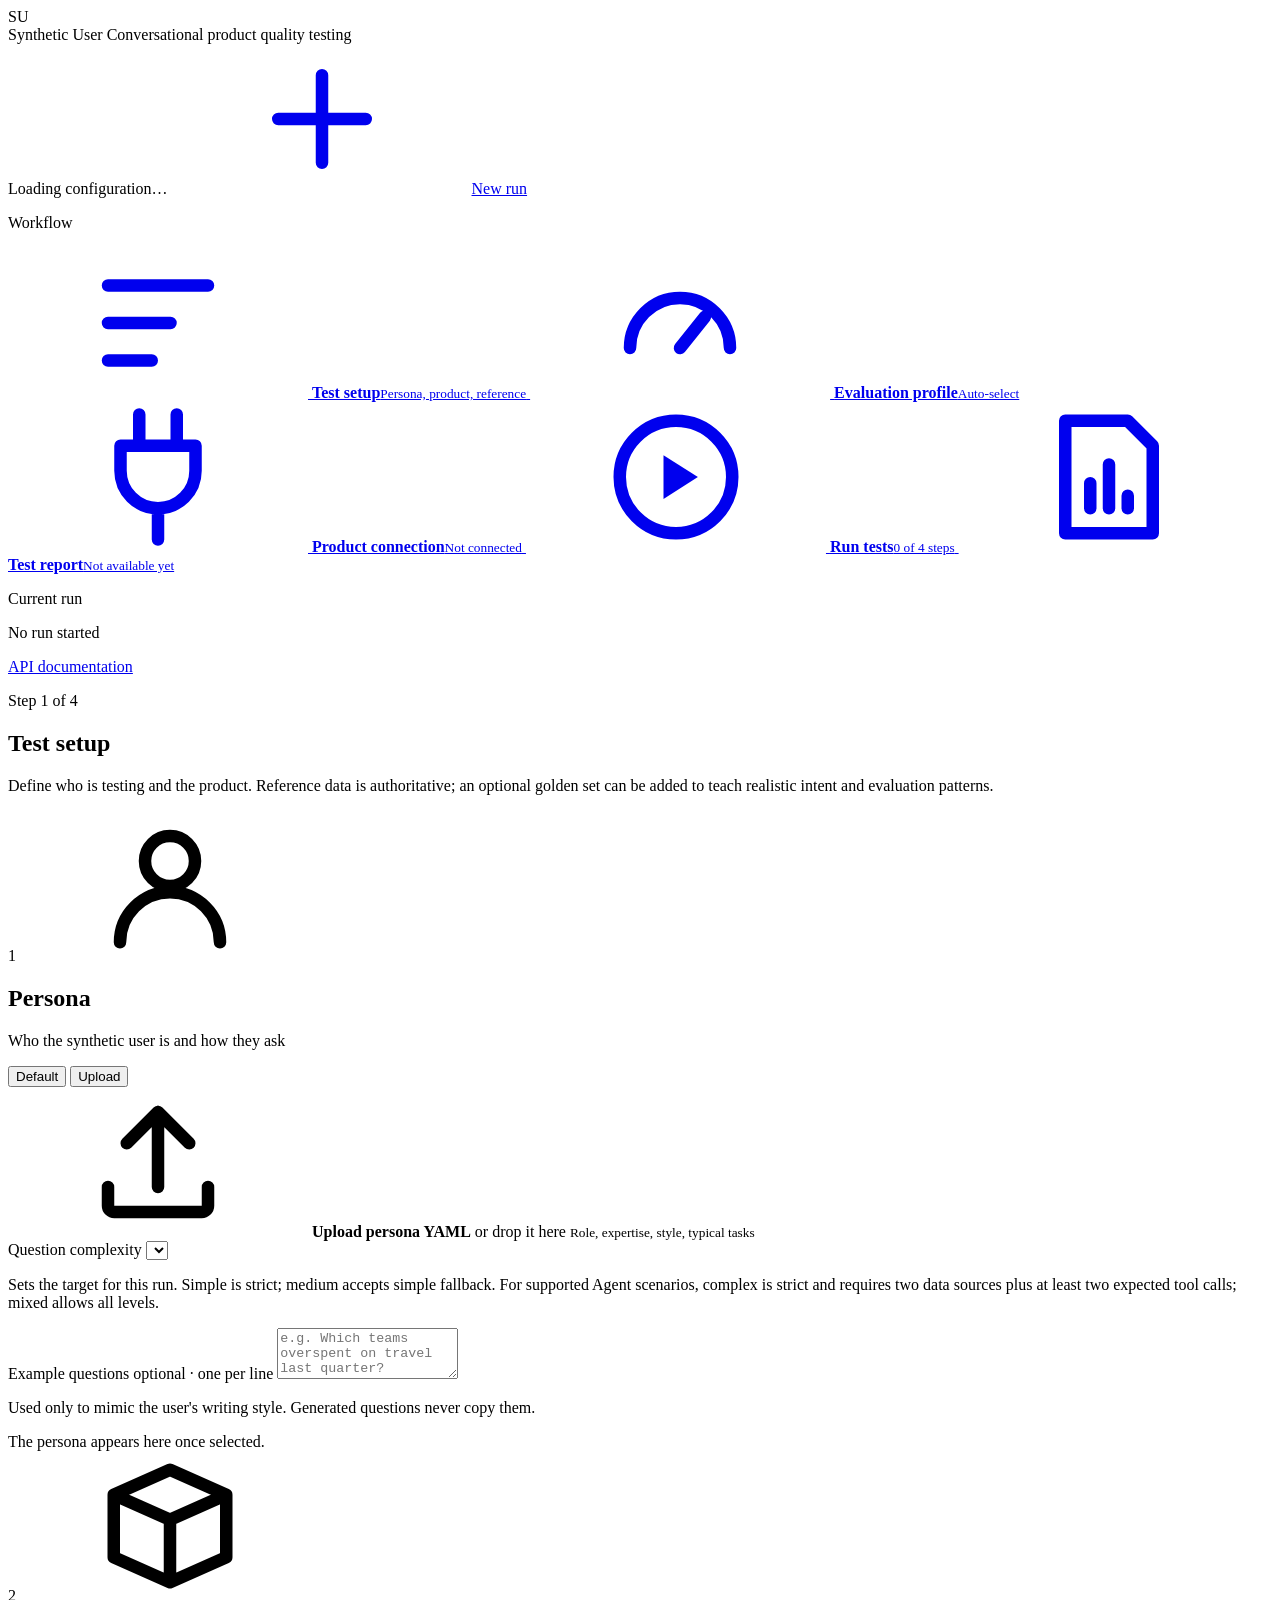
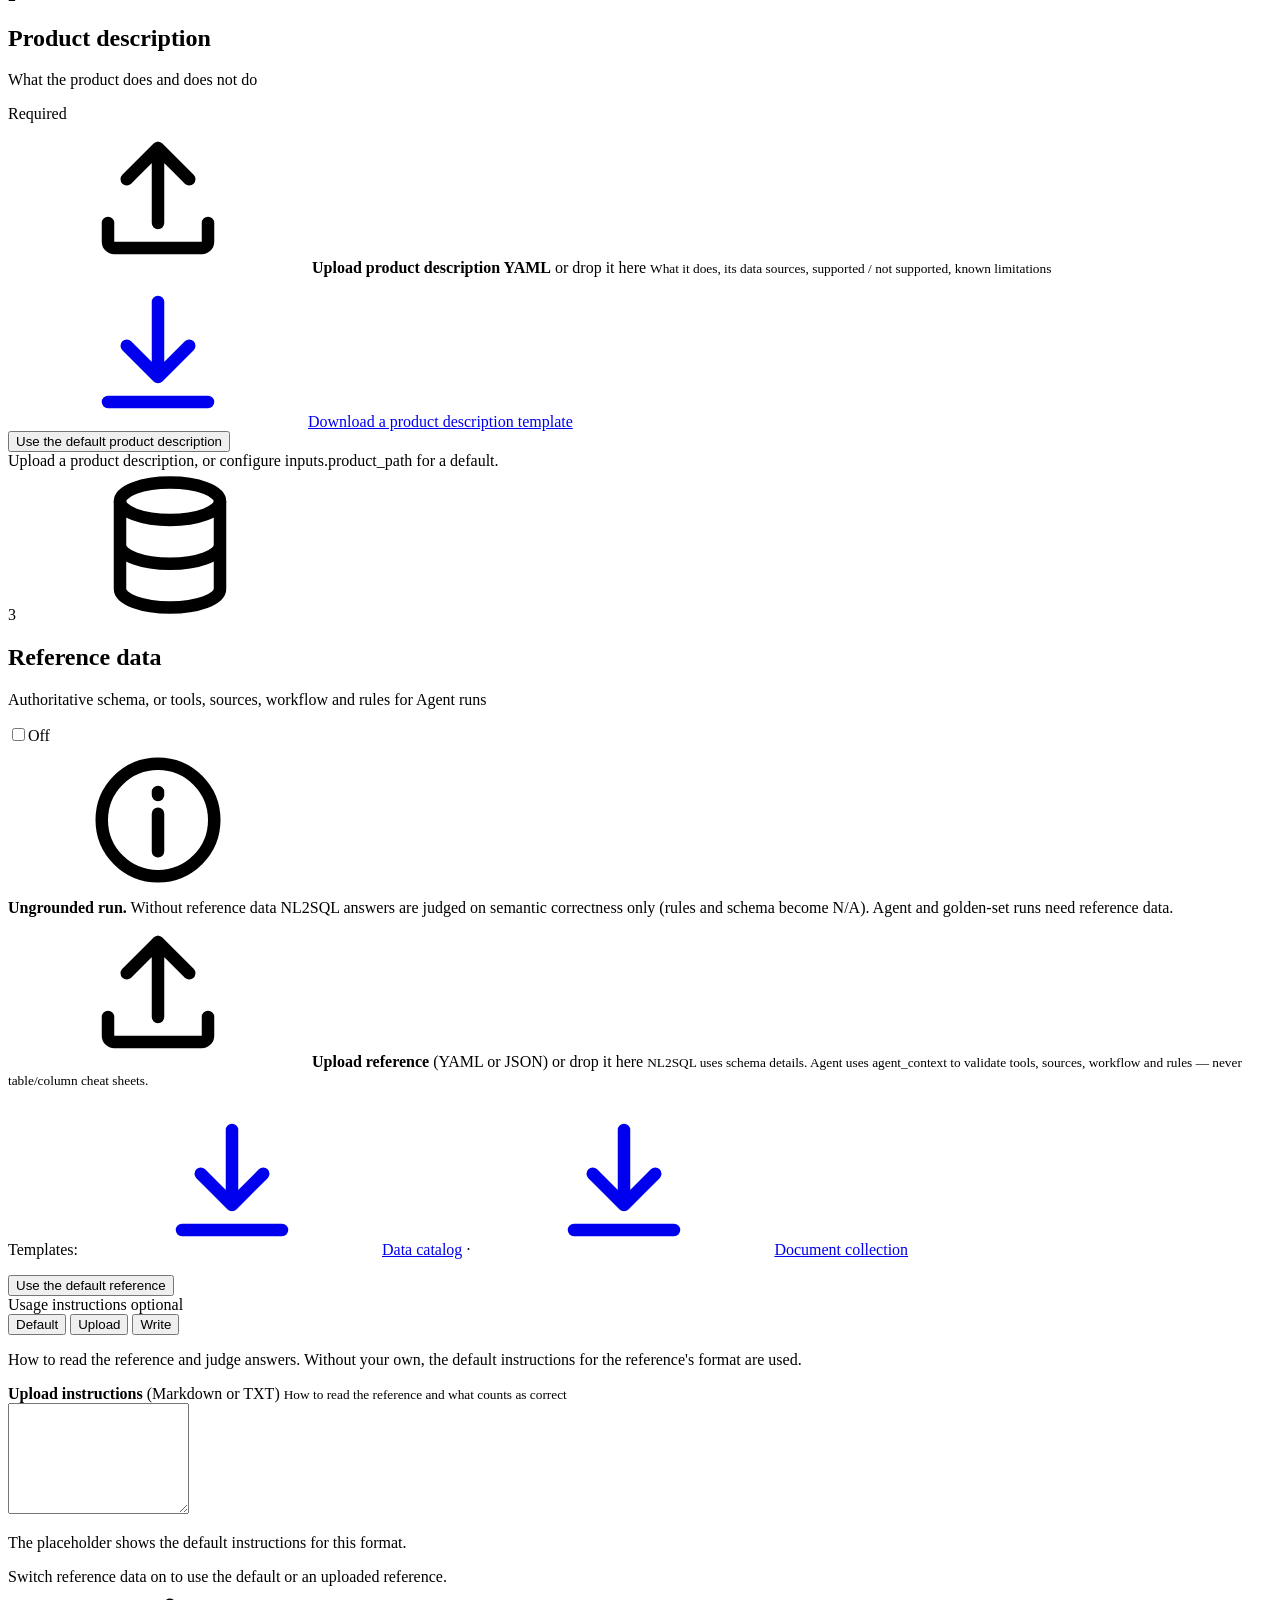
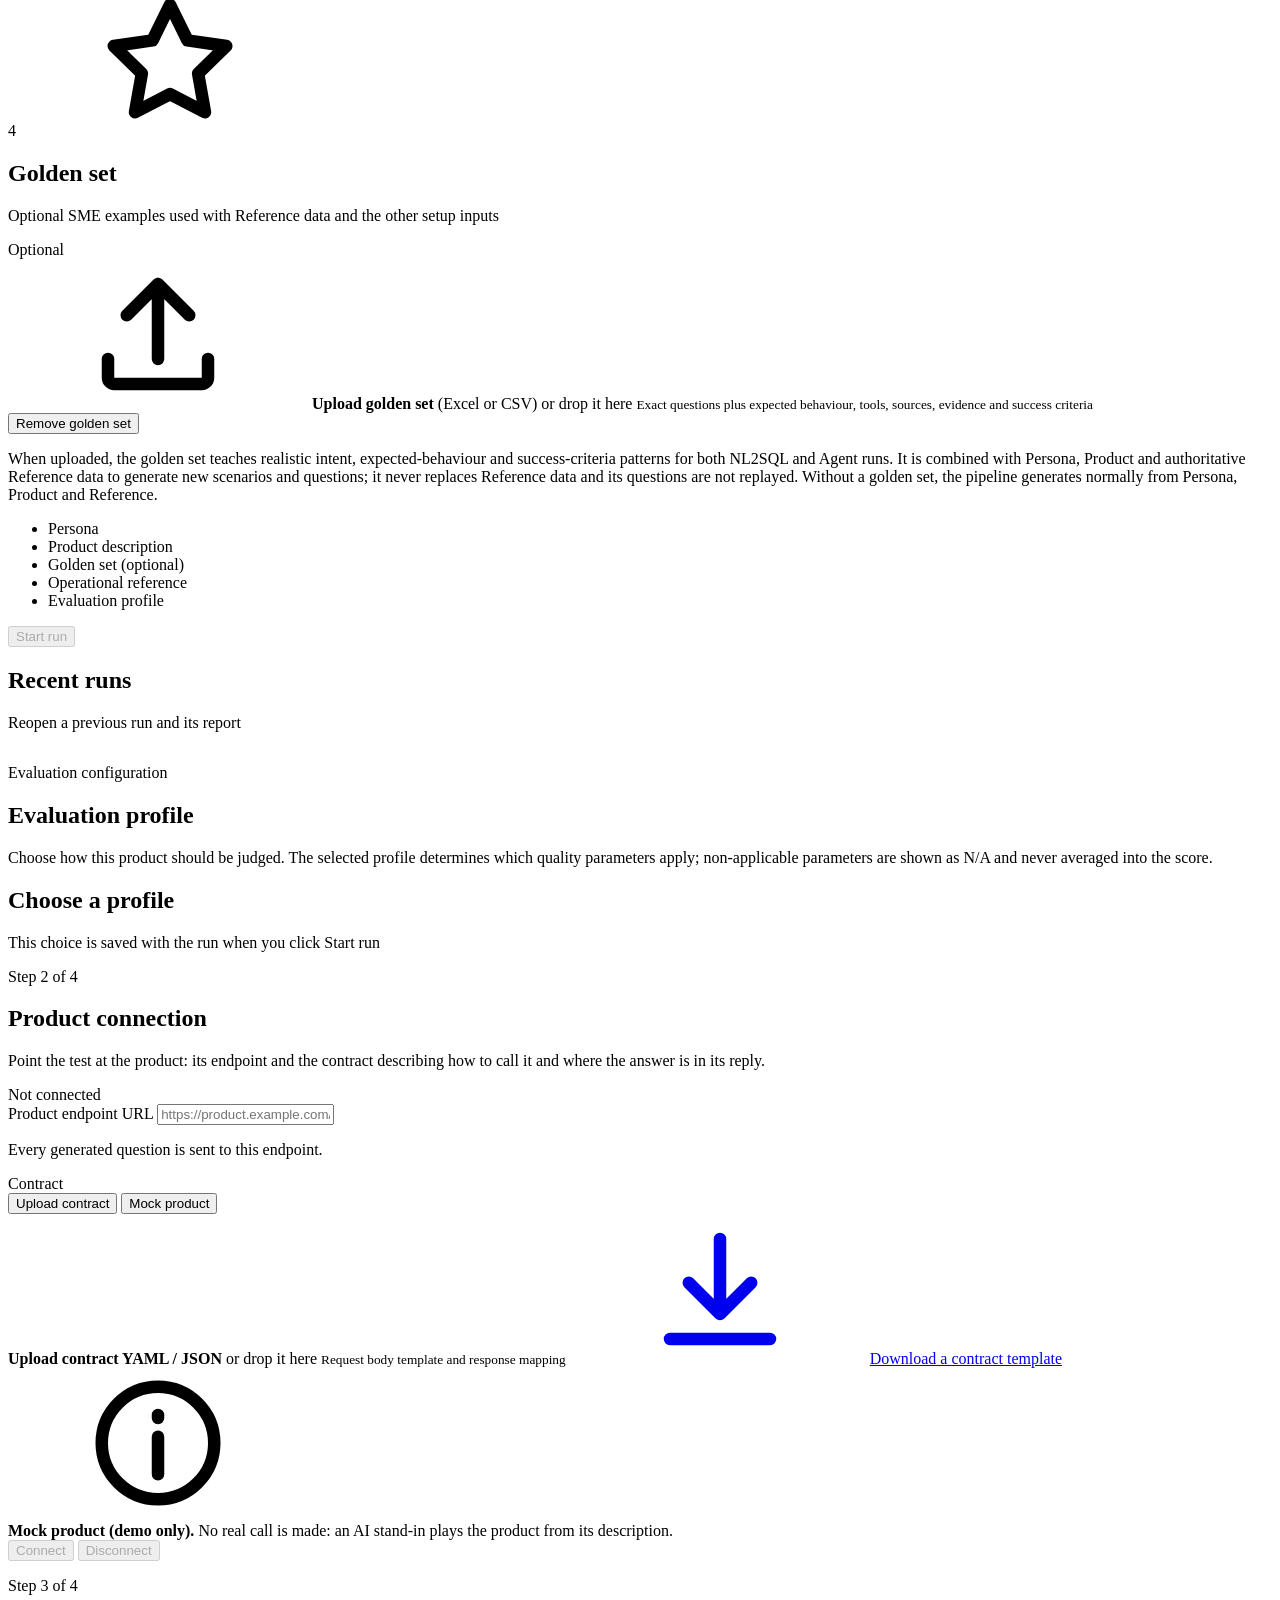
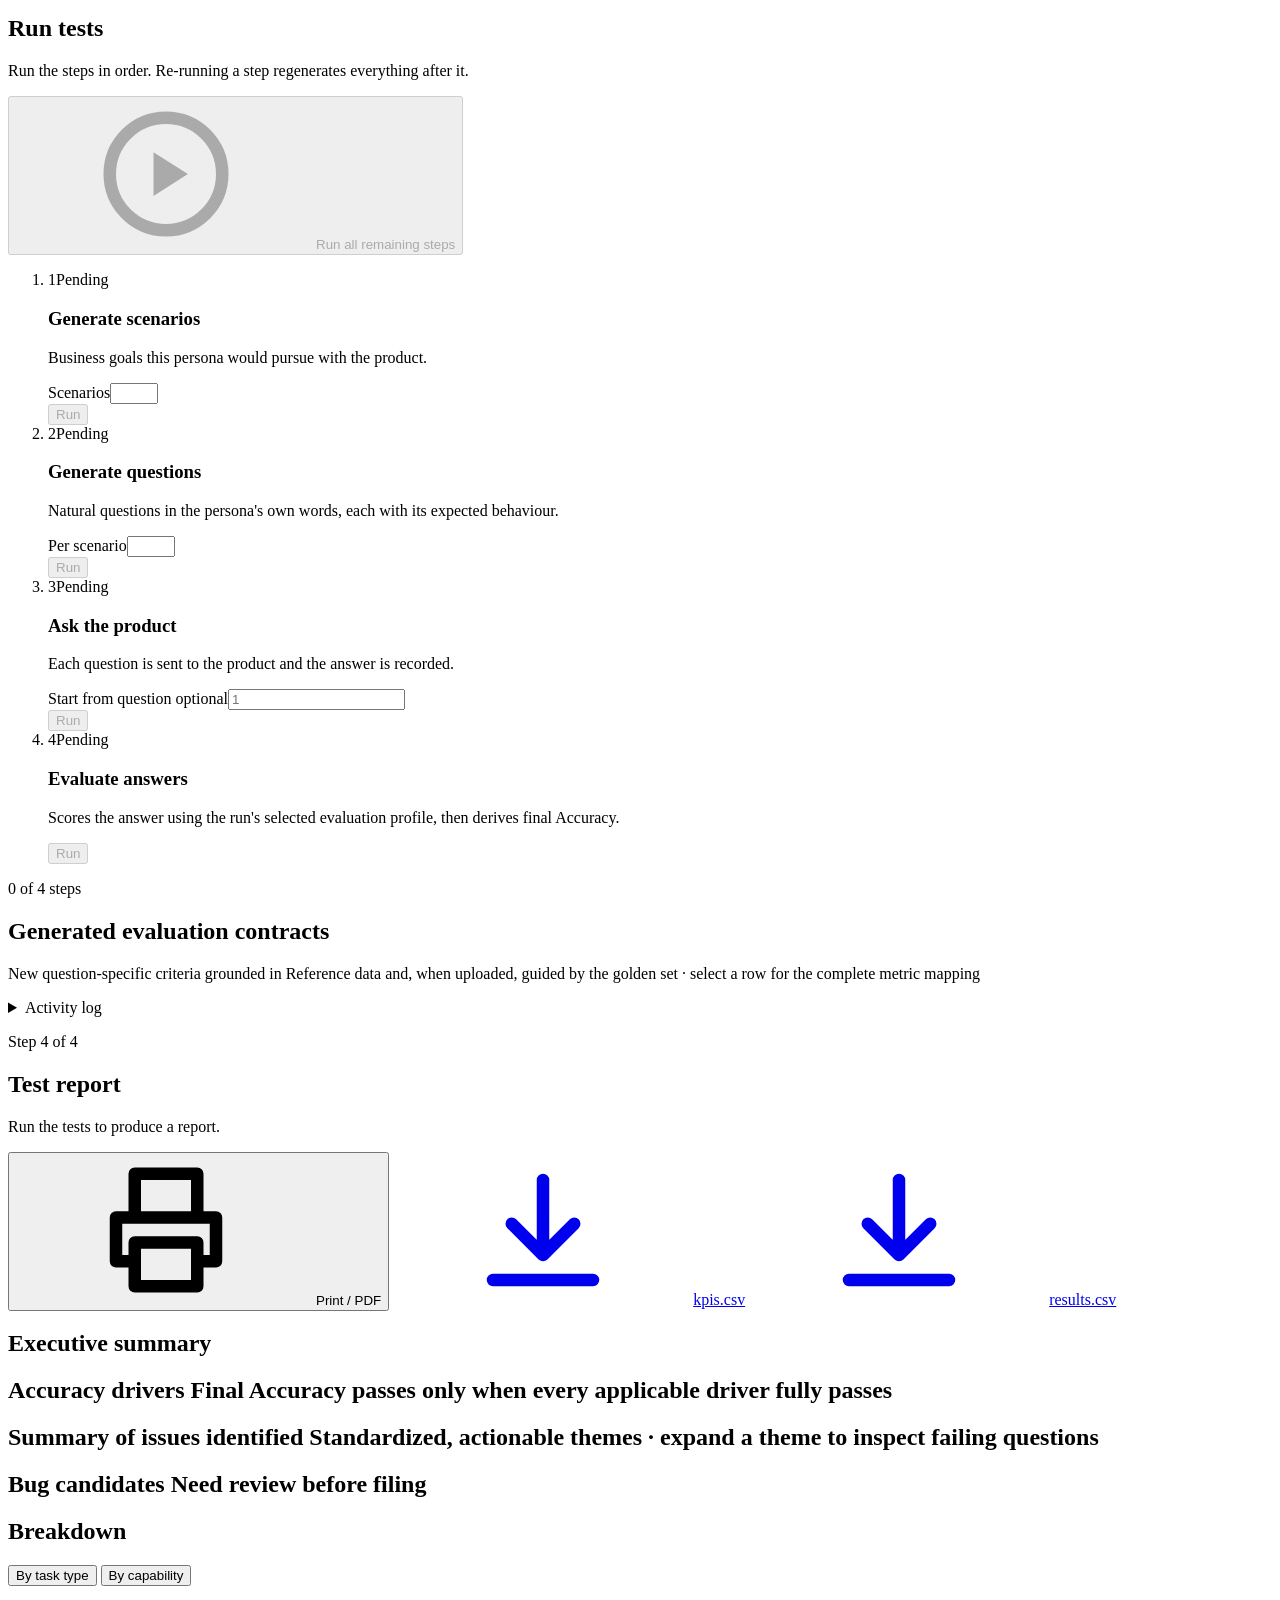
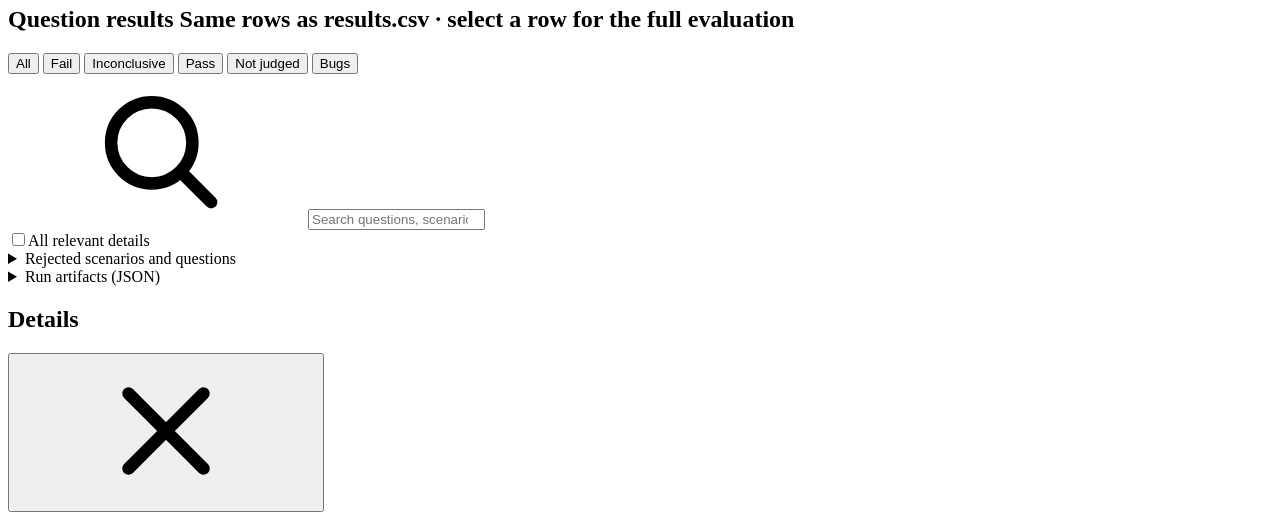
==== commit 5b069c0c: "feat: enhance evaluation setup with new icons and sections - Added new SVG icons for gauge, person, " ====
--- a/src/synthetic_user/web/static/index.html
+++ b/src/synthetic_user/web/static/index.html
@@ -23,6 +23,11 @@
   <symbol id="i-plus" viewBox="0 0 24 24"><path d="M12 5v14M5 12h14" stroke="currentColor" stroke-width="2" stroke-linecap="round"/></symbol>
   <symbol id="i-close" viewBox="0 0 24 24"><path d="M6 6l12 12M18 6L6 18" stroke="currentColor" stroke-width="2" stroke-linecap="round"/></symbol>
   <symbol id="i-bug" viewBox="0 0 24 24"><path d="M8 8a4 4 0 0 1 8 0M7 10h10v5a5 5 0 0 1-10 0zM12 10v10M3 13h4M17 13h4M4 7l3 2M20 7l-3 2M4 20l3-2M20 20l-3-2" fill="none" stroke="currentColor" stroke-width="1.8" stroke-linecap="round"/></symbol>
+  <symbol id="i-gauge" viewBox="0 0 24 24"><path d="M4 16a8 8 0 1 1 16 0M12 16l4-5" fill="none" stroke="currentColor" stroke-width="2" stroke-linecap="round"/></symbol>
+  <symbol id="i-person" viewBox="0 0 24 24"><circle cx="12" cy="8" r="4" fill="none" stroke="currentColor" stroke-width="2"/><path d="M4 21a8 8 0 0 1 16 0" fill="none" stroke="currentColor" stroke-width="2" stroke-linecap="round"/></symbol>
+  <symbol id="i-box" viewBox="0 0 24 24"><path d="M3 7l9-4 9 4v10l-9 4-9-4zM3 7l9 4 9-4M12 11v10" fill="none" stroke="currentColor" stroke-width="2" stroke-linejoin="round"/></symbol>
+  <symbol id="i-db" viewBox="0 0 24 24"><ellipse cx="12" cy="5" rx="8" ry="3" fill="none" stroke="currentColor" stroke-width="2"/><path d="M4 5v14c0 1.7 3.6 3 8 3s8-1.3 8-3V5M4 12c0 1.7 3.6 3 8 3s8-1.3 8-3" fill="none" stroke="currentColor" stroke-width="2"/></symbol>
+  <symbol id="i-star" viewBox="0 0 24 24"><path d="M12 3l2.8 5.7 6.2.9-4.5 4.4 1.1 6.2L12 17.3 6.4 20.2l1.1-6.2L3 9.6l6.2-.9z" fill="none" stroke="currentColor" stroke-width="2" stroke-linejoin="round"/></symbol>
   <symbol id="i-search" viewBox="0 0 24 24"><circle cx="11" cy="11" r="6.5" fill="none" stroke="currentColor" stroke-width="2"/><path d="M16 16l4.5 4.5" stroke="currentColor" stroke-width="2" stroke-linecap="round"/></symbol>
 </svg>
 
@@ -48,6 +53,10 @@
       <a class="nav-item" href="#setup" data-nav="setup">
         <span class="nav-ic"><svg class="ic"><use href="#i-setup"/></svg></span>
         <span class="nav-text"><b>Test setup</b><small data-nav-status>Persona, product, reference</small></span>
+      </a>
+      <a class="nav-item" href="#evaluation" data-nav="evaluation">
+        <span class="nav-ic"><svg class="ic"><use href="#i-gauge"/></svg></span>
+        <span class="nav-text"><b>Evaluation profile</b><small data-nav-status>Auto-select</small></span>
       </a>
       <a class="nav-item" href="#connect" data-nav="connect">
         <span class="nav-ic"><svg class="ic"><use href="#i-plug"/></svg></span>
@@ -80,103 +89,147 @@
         <div>
           <p class="eyebrow">Step 1 of 4</p>
           <h1 id="h-setup">Test setup</h1>
-          <p class="lede">Define who is testing, which product is under test and, optionally, the reference data used to check answers.</p>
-        </div>
-      </div>
-
-      <div class="grid-3">
-        <!-- Persona -->
-        <article class="card">
-          <div class="card-head">
-            <div><h2>Persona</h2><p class="card-sub">Who the synthetic user is</p></div>
+          <p class="lede">Define who is testing and the product. Reference data is authoritative; an optional golden set can be added to teach realistic intent and evaluation patterns.</p>
+        </div>
+      </div>
+
+      <div class="setup-flow">
+        <!-- 1. Persona -->
+        <article class="card setup-card">
+          <header class="setup-head">
+            <span class="setup-num" data-num-for="persona">1</span>
+            <span class="setup-ic"><svg class="ic"><use href="#i-person"/></svg></span>
+            <div class="setup-title"><h2>Persona</h2><p class="card-sub">Who the synthetic user is and how they ask</p></div>
             <div class="seg" id="persona-source" role="group" aria-label="Persona source">
-              <button type="button" data-source="sample" class="on">Sample</button>
+              <button type="button" data-source="sample" class="on">Default</button>
               <button type="button" data-source="upload">Upload</button>
             </div>
-          </div>
-          <div class="card-body input" data-kind="persona">
-            <label class="drop hidden" data-drop>
-              <input type="file" accept=".yaml,.yml" hidden>
-              <svg class="ic drop-ic"><use href="#i-upload"/></svg>
-              <span><b>Upload persona YAML</b> or drop it here</span>
-              <small>Role, expertise, style, typical tasks</small>
-            </label>
-            <div class="source"></div>
-            <div class="preview"></div>
-            <div class="field-block">
-              <label class="label" for="persona-queries">Example questions <span class="opt">optional · one per line</span></label>
-              <textarea id="persona-queries" rows="3" placeholder="e.g. Which teams overspent on travel last quarter?"></textarea>
-              <p class="help">Used only to mimic the user's writing style. Generated questions never copy them.</p>
-            </div>
+          </header>
+          <div class="setup-body">
+            <div class="setup-controls input" data-kind="persona">
+              <label class="drop hidden" data-drop>
+                <input type="file" accept=".yaml,.yml" hidden>
+                <svg class="ic drop-ic"><use href="#i-upload"/></svg>
+                <span><b>Upload persona YAML</b> or drop it here</span>
+                <small>Role, expertise, style, typical tasks</small>
+              </label>
+              <div class="source"></div>
+              <div class="field-block">
+                <label class="label" for="question-complexity">Question complexity</label>
+                <select id="question-complexity"></select>
+                <p class="help">Sets the target for this run. Simple is strict; medium accepts simple fallback. For supported Agent scenarios, complex is strict and requires two data sources plus at least two expected tool calls; mixed allows all levels.</p>
+              </div>
+              <div class="field-block">
+                <label class="label" for="persona-queries">Example questions <span class="opt">optional · one per line</span></label>
+                <textarea id="persona-queries" rows="3" placeholder="e.g. Which teams overspent on travel last quarter?"></textarea>
+                <p class="help">Used only to mimic the user's writing style. Generated questions never copy them.</p>
+              </div>
+            </div>
+            <div class="setup-preview" data-preview-for="persona"><div class="preview-empty">The persona appears here once selected.</div></div>
           </div>
         </article>
 
-        <!-- Product description -->
-        <article class="card">
-          <div class="card-head">
-            <div><h2>Product description</h2><p class="card-sub">What the product does and does not do</p></div>
+        <!-- 2. Product description -->
+        <article class="card setup-card">
+          <header class="setup-head">
+            <span class="setup-num" data-num-for="product">2</span>
+            <span class="setup-ic"><svg class="ic"><use href="#i-box"/></svg></span>
+            <div class="setup-title"><h2>Product description</h2><p class="card-sub">What the product does and does not do</p></div>
             <span class="pill pill-req" data-status-for="product">Required</span>
-          </div>
-          <div class="card-body input" data-kind="product">
-            <label class="drop" data-drop>
-              <input type="file" accept=".yaml,.yml" hidden>
-              <svg class="ic drop-ic"><use href="#i-upload"/></svg>
-              <span><b>Upload product description YAML</b> or drop it here</span>
-              <small>What it does, its data sources, supported / not supported, known limitations</small>
-            </label>
-            <a class="link" href="/api/product-template" download><svg class="ic"><use href="#i-download"/></svg>Download a product description template</a>
-            <div class="source"></div>
-            <div class="preview"></div>
+          </header>
+          <div class="setup-body">
+            <div class="setup-controls input" data-kind="product">
+              <label class="drop" data-drop>
+                <input type="file" accept=".yaml,.yml" hidden>
+                <svg class="ic drop-ic"><use href="#i-upload"/></svg>
+                <span><b>Upload product description YAML</b> or drop it here</span>
+                <small>What it does, its data sources, supported / not supported, known limitations</small>
+              </label>
+              <a class="link" href="/api/product-template" download><svg class="ic"><use href="#i-download"/></svg>Download a product description template</a>
+              <div class="source"></div>
+              <button type="button" class="btn btn-sm hidden" id="product-clear">Use the default product description</button>
+            </div>
+            <div class="setup-preview" data-preview-for="product"><div class="preview-empty">Upload a product description, or configure inputs.product_path for a default.</div></div>
           </div>
         </article>
 
-        <!-- Reference -->
-        <article class="card">
-          <div class="card-head">
-            <div><h2>Reference data</h2><p class="card-sub">The answer key used to check facts</p></div>
+        <!-- 3. Reference -->
+        <article class="card setup-card">
+          <header class="setup-head">
+            <span class="setup-num" data-num-for="reference">3</span>
+            <span class="setup-ic"><svg class="ic"><use href="#i-db"/></svg></span>
+            <div class="setup-title"><h2>Reference data</h2><p class="card-sub">Authoritative schema, or tools, sources, workflow and rules for Agent runs</p></div>
             <label class="toggle"><input type="checkbox" id="use-reference"><span id="reference-label">Off</span></label>
-          </div>
-          <div class="card-body">
-            <div id="reference-off" class="callout callout-info">
-              <svg class="ic"><use href="#i-info"/></svg>
-              <div><b>Ungrounded run.</b> Without reference data, answers are judged on relevancy, completeness and hallucination only. Correctness and groundedness need a reference.</div>
-            </div>
-            <div id="reference-on" class="hidden">
-              <div class="input" data-kind="reference">
-                <label class="drop" data-drop>
-                  <input type="file" accept=".yaml,.yml,.json" hidden>
-                  <svg class="ic drop-ic"><use href="#i-upload"/></svg>
-                  <span><b>Upload reference</b> (YAML or JSON) or drop it here</span>
-                  <small>A data catalog (tables, columns, relationships, rules) or a document collection (documents with summaries)</small>
-                </label>
-                <p class="help">Templates: <a class="link" href="/api/reference-template/data_catalog" download><svg class="ic"><use href="#i-download"/></svg>Data catalog</a> · <a class="link" href="/api/reference-template/document_collection" download><svg class="ic"><use href="#i-download"/></svg>Document collection</a></p>
-                <div class="source"></div>
-                <div class="preview"></div>
-              </div>
-              <div class="sub-input">
-                <div class="label-row">
-                  <span class="label">Usage instructions <span class="opt">optional</span></span>
-                  <div class="seg" id="instructions-source" role="group" aria-label="Usage instructions">
-                    <button type="button" data-source="none" class="on">Default</button>
-                    <button type="button" data-source="upload">Upload</button>
-                    <button type="button" data-source="write">Write</button>
+          </header>
+          <div class="setup-body">
+            <div class="setup-controls">
+              <div id="reference-off" class="callout callout-info">
+                <svg class="ic"><use href="#i-info"/></svg>
+                <div><b>Ungrounded run.</b> Without reference data NL2SQL answers are judged on semantic correctness only (rules and schema become N/A). Agent and golden-set runs need reference data.</div>
+              </div>
+              <div id="reference-on" class="hidden">
+                <div class="input" data-kind="reference">
+                  <label class="drop" data-drop>
+                    <input type="file" accept=".yaml,.yml,.json" hidden>
+                    <svg class="ic drop-ic"><use href="#i-upload"/></svg>
+                    <span><b>Upload reference</b> (YAML or JSON) or drop it here</span>
+                    <small>NL2SQL uses schema details. Agent uses agent_context to validate tools, sources, workflow and rules — never table/column cheat sheets.</small>
+                  </label>
+                  <p class="help">Templates: <a class="link" href="/api/reference-template/data_catalog" download><svg class="ic"><use href="#i-download"/></svg>Data catalog</a> · <a class="link" href="/api/reference-template/document_collection" download><svg class="ic"><use href="#i-download"/></svg>Document collection</a></p>
+                  <div class="source"></div>
+                  <button type="button" class="btn btn-sm hidden" id="reference-clear">Use the default reference</button>
+                </div>
+                <div class="sub-input">
+                  <div class="label-row">
+                    <span class="label">Usage instructions <span class="opt">optional</span></span>
+                    <div class="seg" id="instructions-source" role="group" aria-label="Usage instructions">
+                      <button type="button" data-source="none" class="on">Default</button>
+                      <button type="button" data-source="upload">Upload</button>
+                      <button type="button" data-source="write">Write</button>
+                    </div>
+                  </div>
+                  <p id="instructions-default" class="help">How to read the reference and judge answers. Without your own, the default instructions for the reference's format are used.</p>
+                  <div class="input hidden" data-kind="reference_guide">
+                    <label class="drop drop-compact" data-drop>
+                      <input type="file" accept=".md,.markdown,.txt" hidden>
+                      <span><b>Upload instructions</b> (Markdown or TXT)</span>
+                      <small>How to read the reference and what counts as correct</small>
+                    </label>
+                    <div class="source"></div>
+                    <div class="preview"></div>
+                  </div>
+                  <div id="instructions-write" class="hidden">
+                    <textarea id="instructions-text" rows="7" aria-label="Usage instructions"></textarea>
+                    <p class="help">The placeholder shows the default instructions for this format.</p>
                   </div>
                 </div>
-                <p id="instructions-default" class="help">How to read the reference and judge answers. Without your own, the default instructions for the reference's format are used.</p>
-                <div class="input hidden" data-kind="reference_guide">
-                  <label class="drop drop-compact" data-drop>
-                    <input type="file" accept=".md,.markdown,.txt" hidden>
-                    <span><b>Upload instructions</b> (Markdown or TXT)</span>
-                    <small>How to read the reference and what counts as correct</small>
-                  </label>
-                  <div class="source"></div>
-                  <div class="preview"></div>
-                </div>
-                <div id="instructions-write" class="hidden">
-                  <textarea id="instructions-text" rows="7" aria-label="Usage instructions"></textarea>
-                  <p class="help">The placeholder shows the default instructions for this format.</p>
-                </div>
-              </div>
+              </div>
+            </div>
+            <div class="setup-preview" data-preview-for="reference"><div class="preview-empty">Switch reference data on to use the default or an uploaded reference.</div></div>
+          </div>
+        </article>
+
+        <!-- 4. Golden set -->
+        <article class="card setup-card">
+          <header class="setup-head">
+            <span class="setup-num" data-num-for="golden_set">4</span>
+            <span class="setup-ic"><svg class="ic"><use href="#i-star"/></svg></span>
+            <div class="setup-title"><h2>Golden set</h2><p class="card-sub">Optional SME examples used with Reference data and the other setup inputs</p></div>
+            <span class="pill pill-neutral" data-status-for="golden_set">Optional</span>
+          </header>
+          <div class="setup-body">
+            <div class="setup-controls input" data-kind="golden_set">
+              <label class="drop" data-drop>
+                <input type="file" accept=".xlsx,.csv" hidden>
+                <svg class="ic drop-ic"><use href="#i-upload"/></svg>
+                <span><b>Upload golden set</b> (Excel or CSV) or drop it here</span>
+                <small>Exact questions plus expected behaviour, tools, sources, evidence and success criteria</small>
+              </label>
+              <div class="source"></div>
+              <button type="button" class="btn btn-sm hidden" id="golden-clear">Remove golden set</button>
+            </div>
+            <div class="setup-preview" data-preview-for="golden_set">
+              <p class="help golden-help">When uploaded, the golden set teaches realistic intent, expected-behaviour and success-criteria patterns for both NL2SQL and Agent runs. It is combined with Persona, Product and authoritative Reference data to generate new scenarios and questions; it never replaces Reference data and its questions are not replayed. Without a golden set, the pipeline generates normally from Persona, Product and Reference.</p>
             </div>
           </div>
         </article>
@@ -186,7 +239,9 @@
         <ul class="checklist" aria-label="Readiness">
           <li id="chk-persona">Persona</li>
           <li id="chk-product">Product description</li>
-          <li id="chk-reference">Reference</li>
+          <li id="chk-golden">Golden set (optional)</li>
+          <li id="chk-reference">Operational reference</li>
+          <li id="chk-profile">Evaluation profile</li>
         </ul>
         <div class="spacer"></div>
         <span id="start-hint" class="hint"></span>
@@ -199,6 +254,24 @@
         </div>
         <div class="table-wrap flat"><table class="table" id="recent-table"><thead></thead><tbody></tbody></table></div>
       </article>
+    </section>
+
+    <!-- Evaluation profile ============================================================= -->
+    <section class="view" data-view="evaluation" aria-labelledby="h-evaluation">
+      <div class="page-head">
+        <div>
+          <p class="eyebrow">Evaluation configuration</p>
+          <h1 id="h-evaluation">Evaluation profile</h1>
+          <p class="lede">Choose how this product should be judged. The selected profile determines which quality parameters apply; non-applicable parameters are shown as N/A and never averaged into the score.</p>
+        </div>
+        <span id="profile-pill" class="pill pill-ok"></span>
+      </div>
+      <article class="card">
+        <div class="card-head"><div><h2>Choose a profile</h2><p class="card-sub">This choice is saved with the run when you click Start run</p></div></div>
+        <div class="card-body"><div class="profile-options" id="profile-options" role="radiogroup" aria-label="Evaluation profile"></div></div>
+      </article>
+      <div id="profile-callout"></div>
+      <div class="param-grid" id="param-grid"></div>
     </section>
 
     <!-- 2. Connection =================================================================== -->
@@ -286,13 +359,14 @@
           <div class="step-head"><span class="step-dot">3</span><span class="step-status">Pending</span></div>
           <h3>Ask the product</h3>
           <p id="execute-desc" class="step-desc">Each question is sent to the product and the answer is recorded.</p>
+          <div class="step-count"><label for="start-from">Start from question <span class="opt">optional</span></label><input id="start-from" type="number" min="1" placeholder="1"></div>
           <div class="step-result"></div>
           <button class="btn step-btn" type="button" disabled>Run</button>
         </li>
         <li class="step" data-step="evaluate">
           <div class="step-head"><span class="step-dot">4</span><span class="step-status">Pending</span></div>
           <h3>Evaluate answers</h3>
-          <p class="step-desc">Scores relevancy, correctness, groundedness, hallucination and completeness.</p>
+          <p class="step-desc">Scores the answer using the run's selected evaluation profile, then derives final Accuracy.</p>
           <div class="step-result"></div>
           <button class="btn step-btn" type="button" disabled>Run</button>
         </li>
@@ -302,6 +376,11 @@
         <div class="progress" aria-hidden="true"><div id="progress-bar"></div></div>
         <span id="progress-label" class="hint">0 of 4 steps</span>
       </div>
+
+      <article class="card hidden" id="contracts-card">
+        <div class="card-head"><div><h2>Generated evaluation contracts</h2><p class="card-sub">New question-specific criteria grounded in Reference data and, when uploaded, guided by the golden set · select a row for the complete metric mapping</p></div></div>
+        <div class="table-wrap flat"><table class="table results" id="contracts-table"><thead></thead><tbody></tbody></table></div>
+      </article>
 
       <details class="card disclosure">
         <summary>Activity log</summary>
@@ -329,8 +408,14 @@
       <h2 class="section-title">Executive summary</h2>
       <div class="summary" id="summary"></div>
 
-      <h2 class="section-title">Answer quality <span class="section-note">Mean score over judged answers</span></h2>
+      <h2 class="section-title">Accuracy drivers <span class="section-note">Final Accuracy passes only when every applicable driver fully passes</span></h2>
       <div class="metrics" id="metric-cards"></div>
+
+      <div id="issues-block">
+        <h2 class="section-title">Summary of issues identified <span class="section-note">Standardized, actionable themes · expand a theme to inspect failing questions</span></h2>
+        <p class="issues-sub" id="issues-sub"></p>
+        <div id="issues" class="issues"></div>
+      </div>
 
       <div id="bugs-block">
         <h2 class="section-title">Bug candidates <span class="section-note">Need review before filing</span></h2>
@@ -362,8 +447,9 @@
             <button type="button" data-filter="bugs">Bugs</button>
           </div>
           <div class="search"><svg class="ic"><use href="#i-search"/></svg><input id="search" type="search" placeholder="Search questions, scenarios, findings" aria-label="Search results"></div>
+          <div id="issue-filter" class="filter-chip hidden"></div>
           <div class="spacer"></div>
-          <label class="toggle small"><input type="checkbox" id="all-columns"><span>All CSV columns</span></label>
+          <label class="toggle small"><input type="checkbox" id="all-columns"><span>All relevant details</span></label>
         </div>
         <div class="table-wrap"><table class="table results" id="results-table"><thead></thead><tbody></tbody></table></div>
       </article>
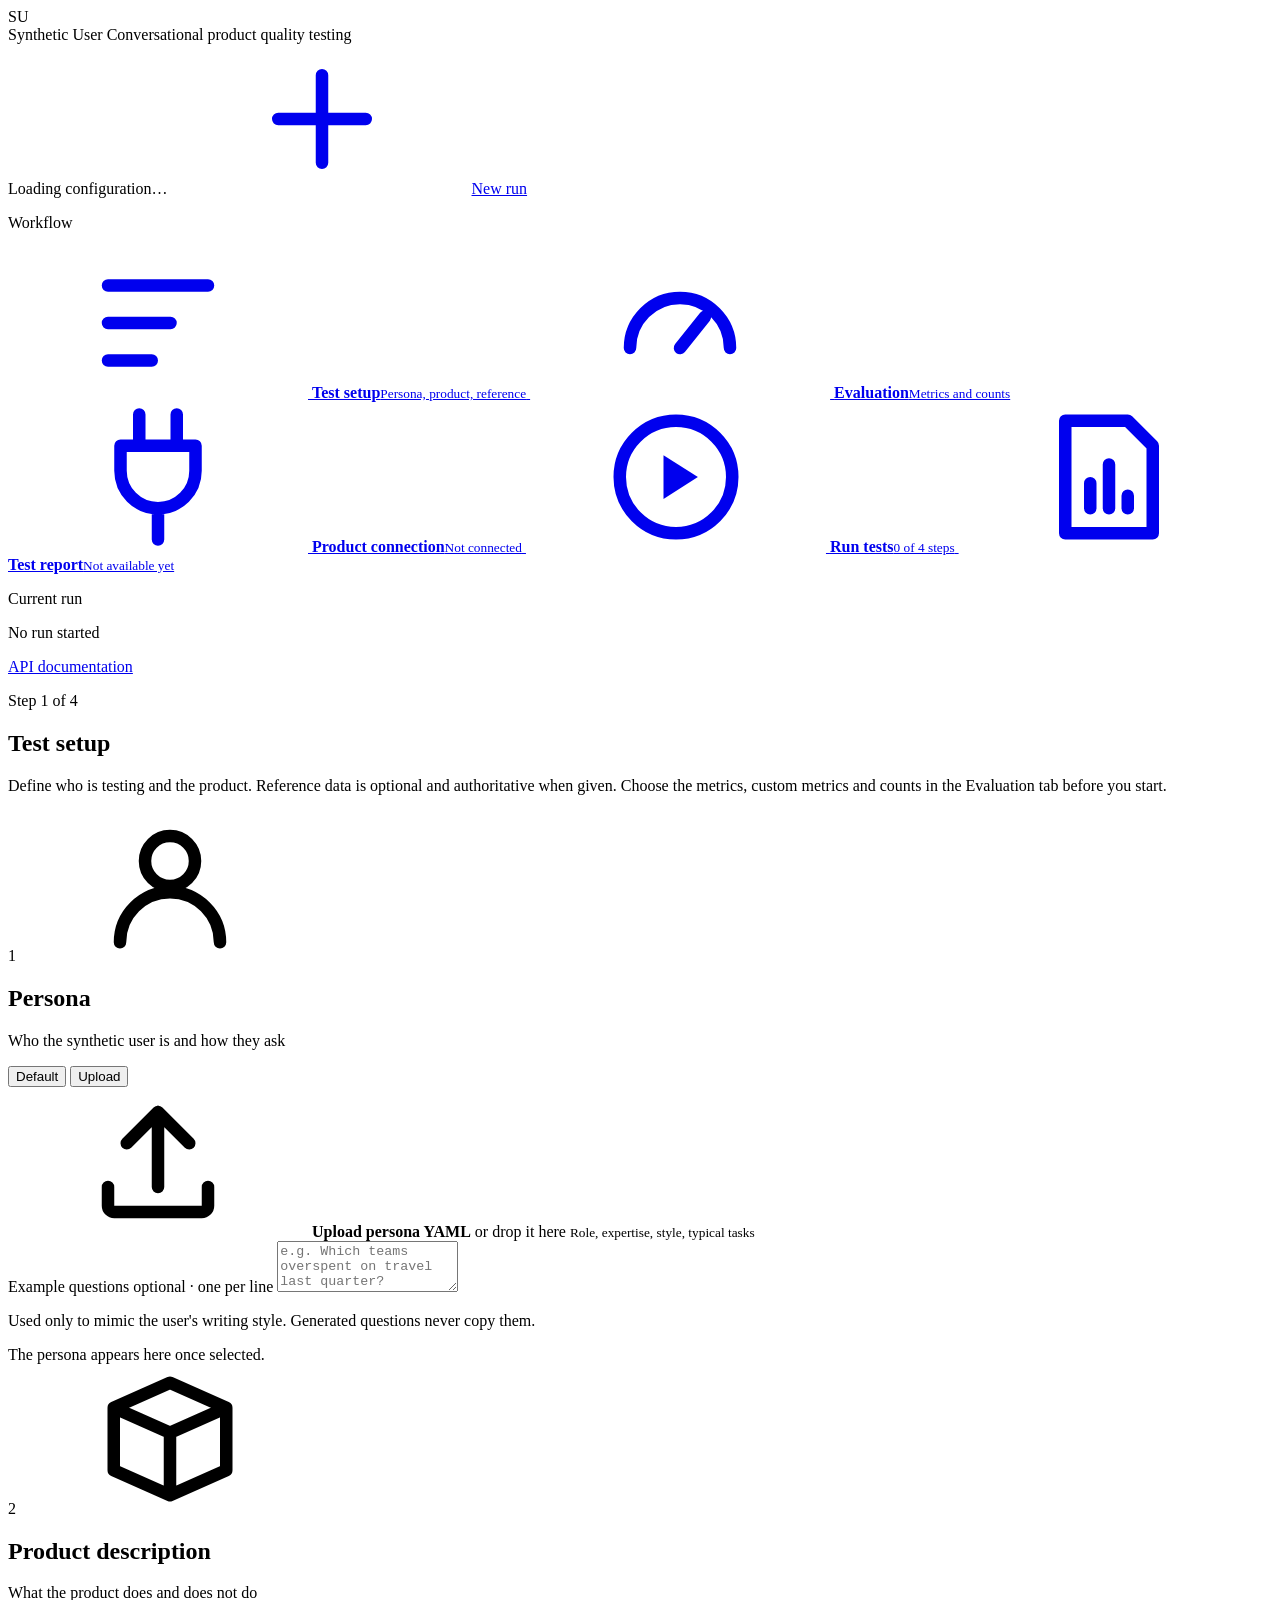
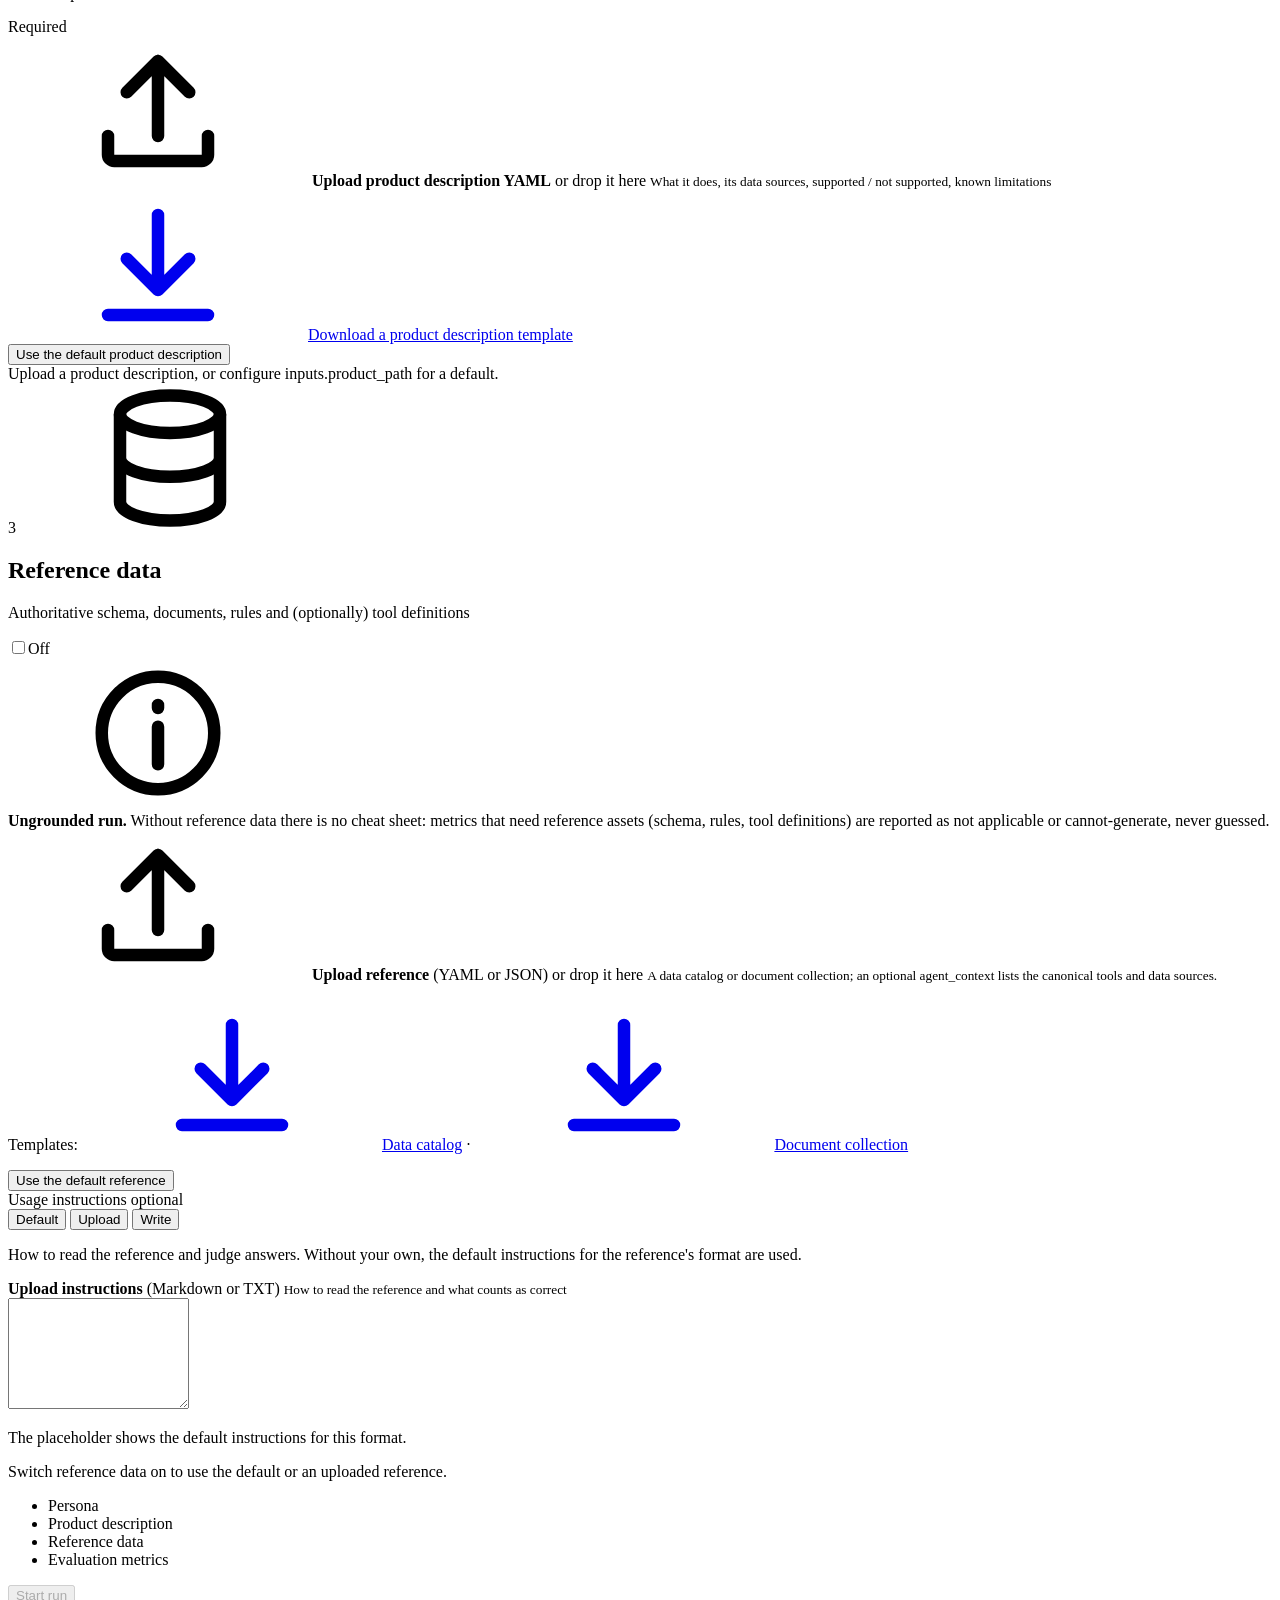
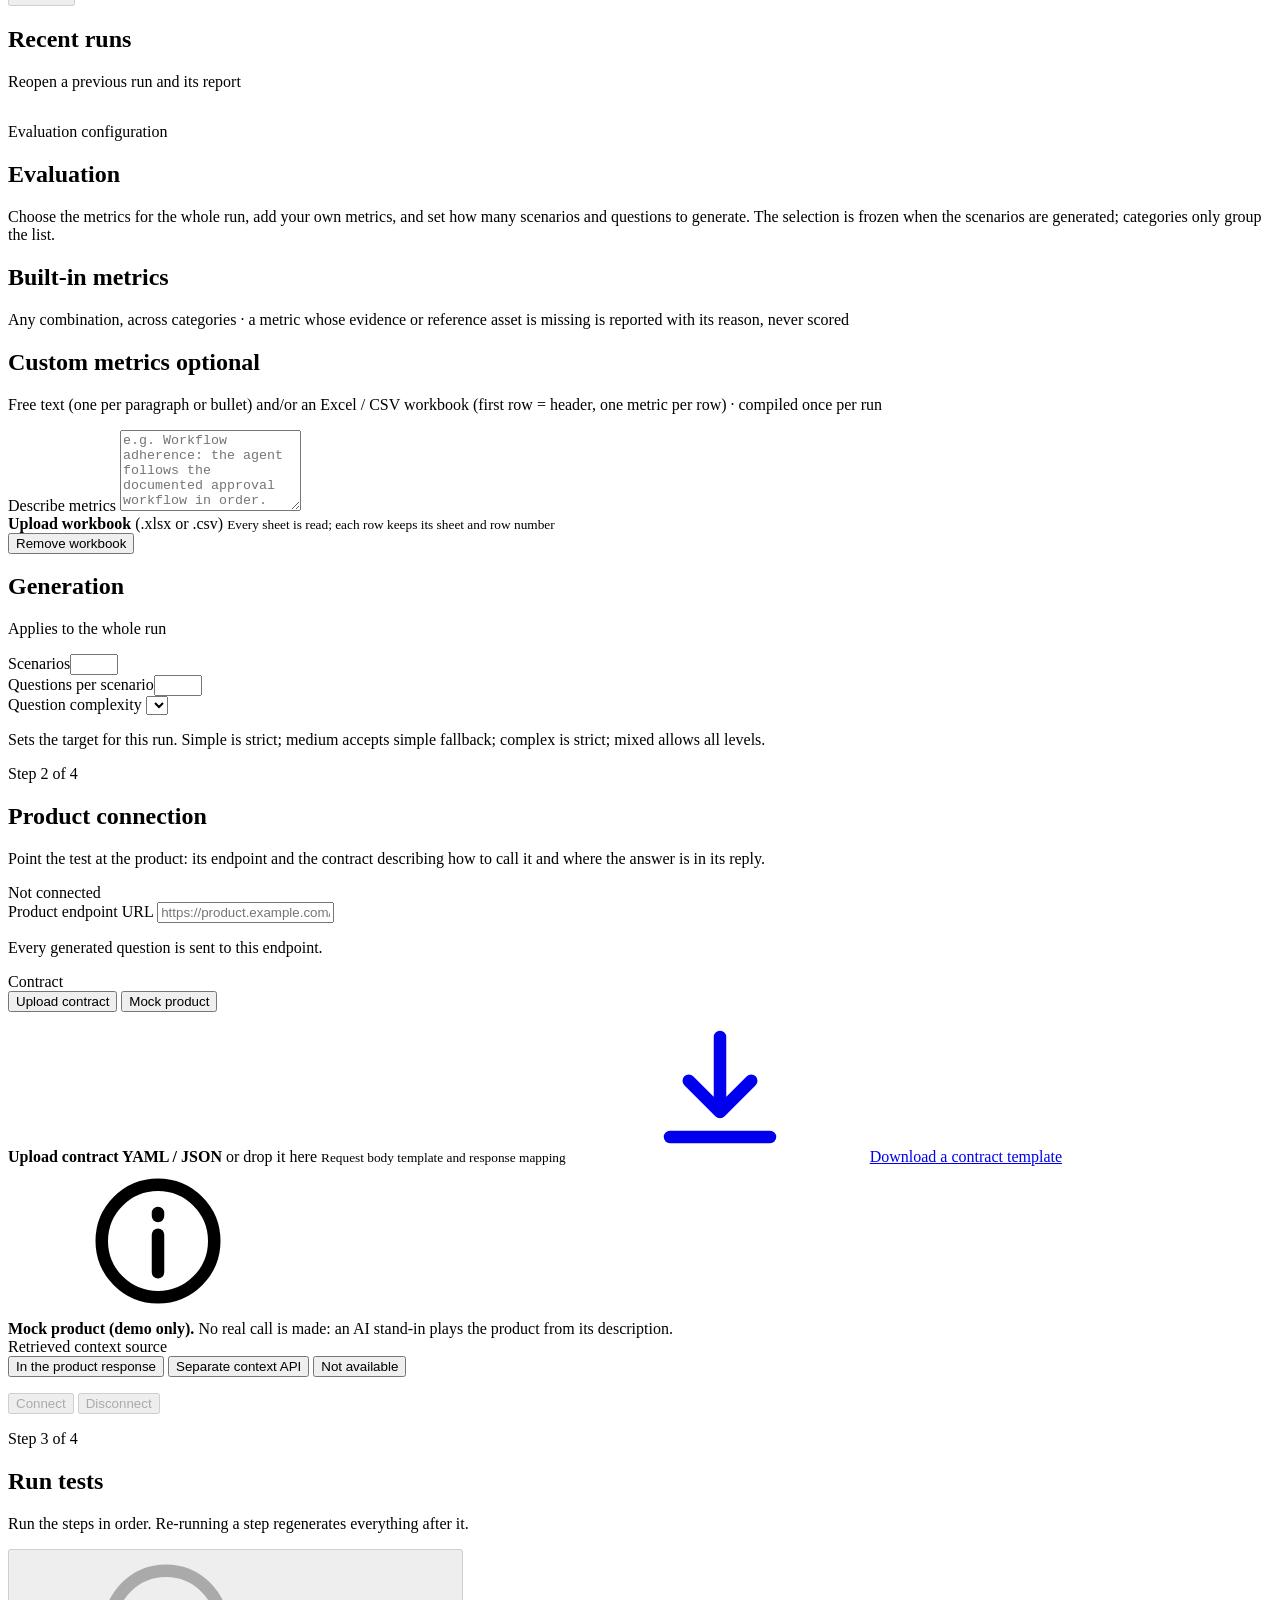
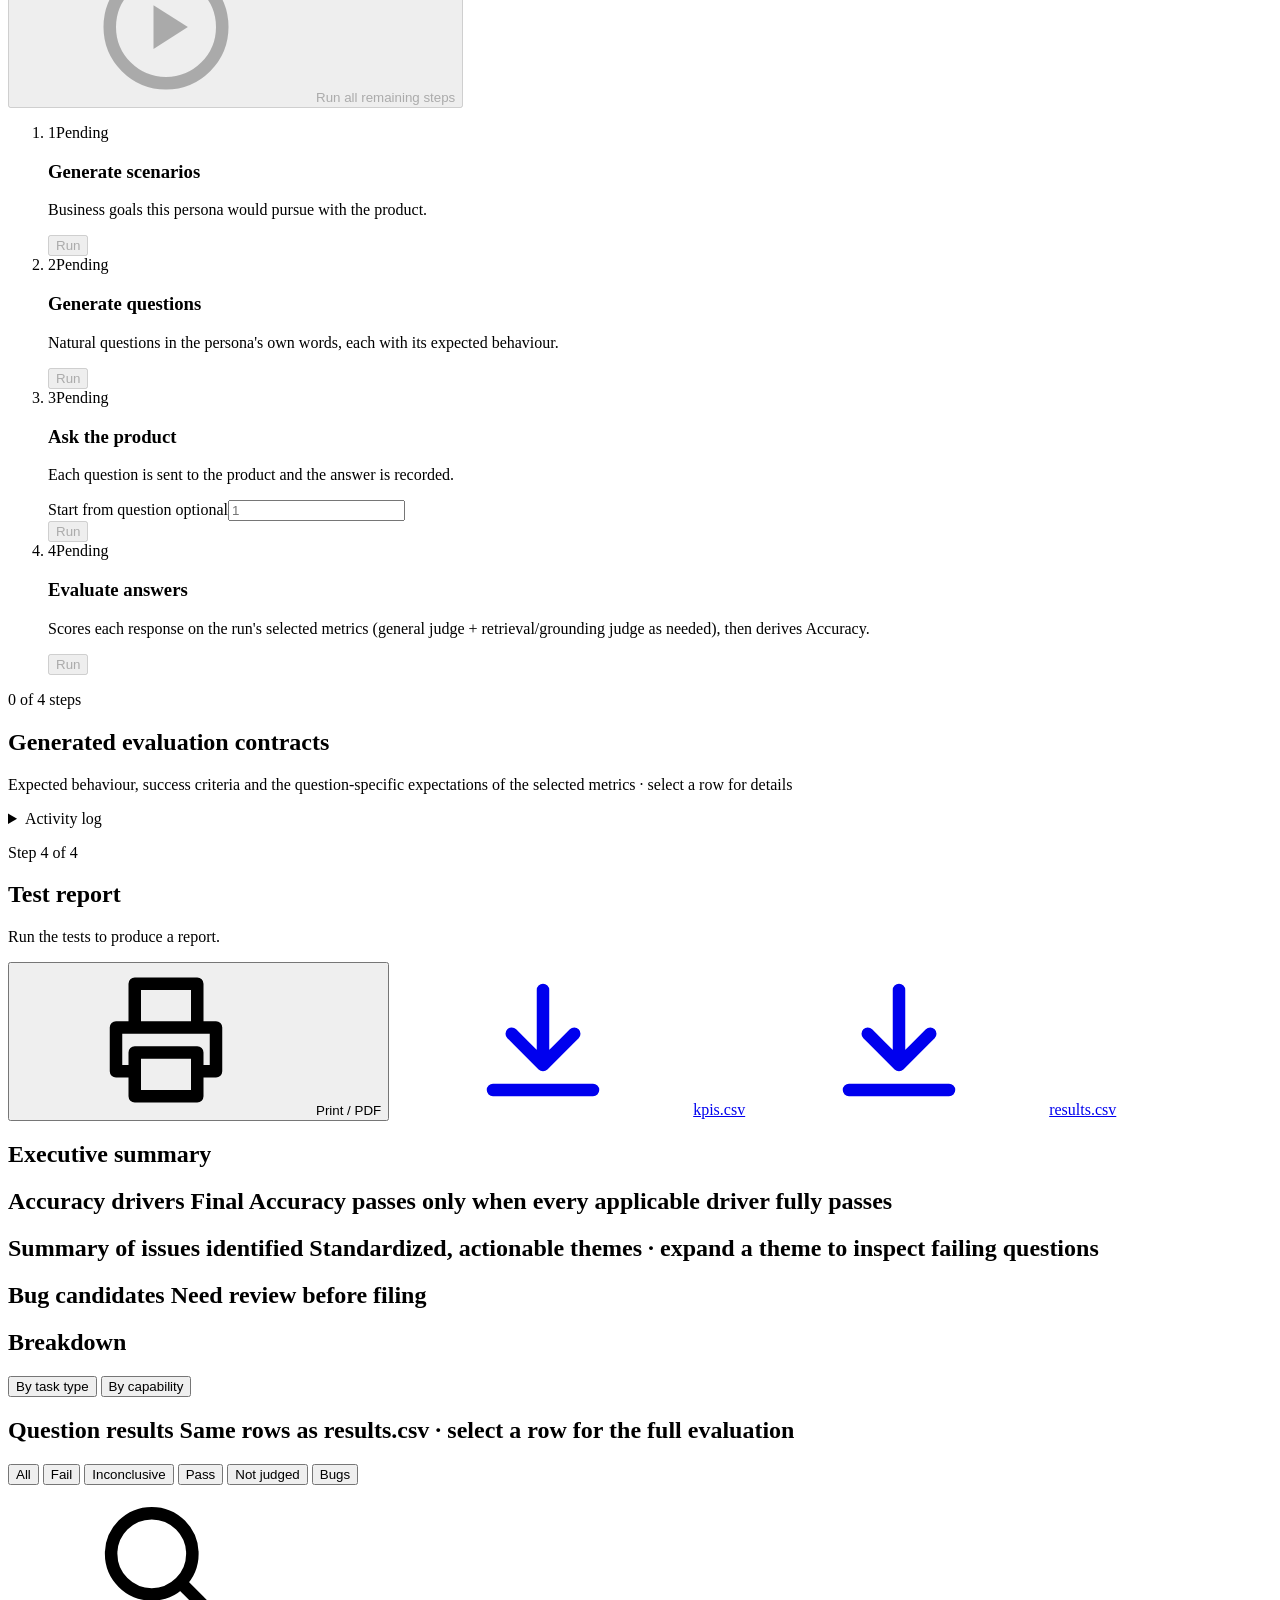
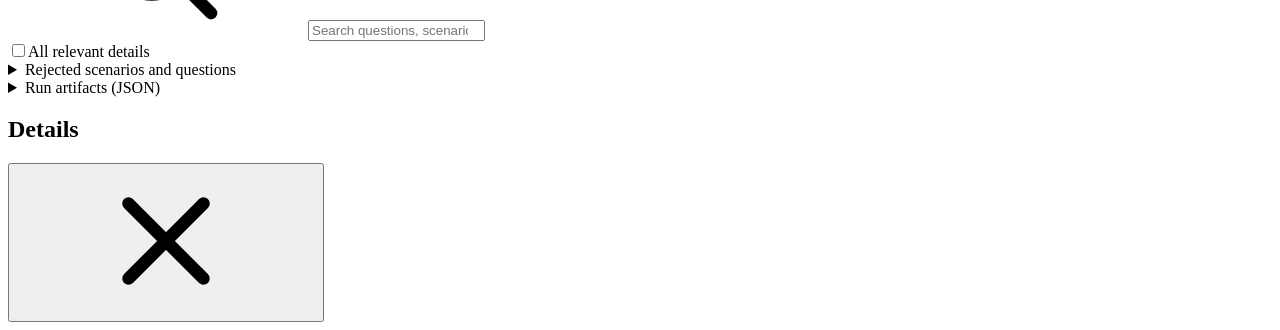
==== commit 007b8d4e: "Refactor evaluation prompts and metrics handling - Updated test for product fields to use General Ju" ====
--- a/src/synthetic_user/web/static/index.html
+++ b/src/synthetic_user/web/static/index.html
@@ -56,7 +56,7 @@
       </a>
       <a class="nav-item" href="#evaluation" data-nav="evaluation">
         <span class="nav-ic"><svg class="ic"><use href="#i-gauge"/></svg></span>
-        <span class="nav-text"><b>Evaluation profile</b><small data-nav-status>Auto-select</small></span>
+        <span class="nav-text"><b>Evaluation</b><small data-nav-status>Metrics and counts</small></span>
       </a>
       <a class="nav-item" href="#connect" data-nav="connect">
         <span class="nav-ic"><svg class="ic"><use href="#i-plug"/></svg></span>
@@ -89,7 +89,7 @@
         <div>
           <p class="eyebrow">Step 1 of 4</p>
           <h1 id="h-setup">Test setup</h1>
-          <p class="lede">Define who is testing and the product. Reference data is authoritative; an optional golden set can be added to teach realistic intent and evaluation patterns.</p>
+          <p class="lede">Define who is testing and the product. Reference data is optional and authoritative when given. Choose the metrics, custom metrics and counts in the Evaluation tab before you start.</p>
         </div>
       </div>
 
@@ -114,11 +114,6 @@
                 <small>Role, expertise, style, typical tasks</small>
               </label>
               <div class="source"></div>
-              <div class="field-block">
-                <label class="label" for="question-complexity">Question complexity</label>
-                <select id="question-complexity"></select>
-                <p class="help">Sets the target for this run. Simple is strict; medium accepts simple fallback. For supported Agent scenarios, complex is strict and requires two data sources plus at least two expected tool calls; mixed allows all levels.</p>
-              </div>
               <div class="field-block">
                 <label class="label" for="persona-queries">Example questions <span class="opt">optional · one per line</span></label>
                 <textarea id="persona-queries" rows="3" placeholder="e.g. Which teams overspent on travel last quarter?"></textarea>
@@ -158,14 +153,14 @@
           <header class="setup-head">
             <span class="setup-num" data-num-for="reference">3</span>
             <span class="setup-ic"><svg class="ic"><use href="#i-db"/></svg></span>
-            <div class="setup-title"><h2>Reference data</h2><p class="card-sub">Authoritative schema, or tools, sources, workflow and rules for Agent runs</p></div>
+            <div class="setup-title"><h2>Reference data</h2><p class="card-sub">Authoritative schema, documents, rules and (optionally) tool definitions</p></div>
             <label class="toggle"><input type="checkbox" id="use-reference"><span id="reference-label">Off</span></label>
           </header>
           <div class="setup-body">
             <div class="setup-controls">
               <div id="reference-off" class="callout callout-info">
                 <svg class="ic"><use href="#i-info"/></svg>
-                <div><b>Ungrounded run.</b> Without reference data NL2SQL answers are judged on semantic correctness only (rules and schema become N/A). Agent and golden-set runs need reference data.</div>
+                <div><b>Ungrounded run.</b> Without reference data there is no cheat sheet: metrics that need reference assets (schema, rules, tool definitions) are reported as not applicable or cannot-generate, never guessed.</div>
               </div>
               <div id="reference-on" class="hidden">
                 <div class="input" data-kind="reference">
@@ -173,7 +168,7 @@
                     <input type="file" accept=".yaml,.yml,.json" hidden>
                     <svg class="ic drop-ic"><use href="#i-upload"/></svg>
                     <span><b>Upload reference</b> (YAML or JSON) or drop it here</span>
-                    <small>NL2SQL uses schema details. Agent uses agent_context to validate tools, sources, workflow and rules — never table/column cheat sheets.</small>
+                    <small>A data catalog or document collection; an optional agent_context lists the canonical tools and data sources.</small>
                   </label>
                   <p class="help">Templates: <a class="link" href="/api/reference-template/data_catalog" download><svg class="ic"><use href="#i-download"/></svg>Data catalog</a> · <a class="link" href="/api/reference-template/document_collection" download><svg class="ic"><use href="#i-download"/></svg>Document collection</a></p>
                   <div class="source"></div>
@@ -208,40 +203,14 @@
             <div class="setup-preview" data-preview-for="reference"><div class="preview-empty">Switch reference data on to use the default or an uploaded reference.</div></div>
           </div>
         </article>
-
-        <!-- 4. Golden set -->
-        <article class="card setup-card">
-          <header class="setup-head">
-            <span class="setup-num" data-num-for="golden_set">4</span>
-            <span class="setup-ic"><svg class="ic"><use href="#i-star"/></svg></span>
-            <div class="setup-title"><h2>Golden set</h2><p class="card-sub">Optional SME examples used with Reference data and the other setup inputs</p></div>
-            <span class="pill pill-neutral" data-status-for="golden_set">Optional</span>
-          </header>
-          <div class="setup-body">
-            <div class="setup-controls input" data-kind="golden_set">
-              <label class="drop" data-drop>
-                <input type="file" accept=".xlsx,.csv" hidden>
-                <svg class="ic drop-ic"><use href="#i-upload"/></svg>
-                <span><b>Upload golden set</b> (Excel or CSV) or drop it here</span>
-                <small>Exact questions plus expected behaviour, tools, sources, evidence and success criteria</small>
-              </label>
-              <div class="source"></div>
-              <button type="button" class="btn btn-sm hidden" id="golden-clear">Remove golden set</button>
-            </div>
-            <div class="setup-preview" data-preview-for="golden_set">
-              <p class="help golden-help">When uploaded, the golden set teaches realistic intent, expected-behaviour and success-criteria patterns for both NL2SQL and Agent runs. It is combined with Persona, Product and authoritative Reference data to generate new scenarios and questions; it never replaces Reference data and its questions are not replayed. Without a golden set, the pipeline generates normally from Persona, Product and Reference.</p>
-            </div>
-          </div>
-        </article>
       </div>
 
       <div class="actionbar">
         <ul class="checklist" aria-label="Readiness">
           <li id="chk-persona">Persona</li>
           <li id="chk-product">Product description</li>
-          <li id="chk-golden">Golden set (optional)</li>
-          <li id="chk-reference">Operational reference</li>
-          <li id="chk-profile">Evaluation profile</li>
+          <li id="chk-reference">Reference data</li>
+          <li id="chk-metrics">Evaluation metrics</li>
         </ul>
         <div class="spacer"></div>
         <span id="start-hint" class="hint"></span>
@@ -256,22 +225,52 @@
       </article>
     </section>
 
-    <!-- Evaluation profile ============================================================= -->
+    <!-- Evaluation ===================================================================== -->
     <section class="view" data-view="evaluation" aria-labelledby="h-evaluation">
       <div class="page-head">
         <div>
           <p class="eyebrow">Evaluation configuration</p>
-          <h1 id="h-evaluation">Evaluation profile</h1>
-          <p class="lede">Choose how this product should be judged. The selected profile determines which quality parameters apply; non-applicable parameters are shown as N/A and never averaged into the score.</p>
-        </div>
-        <span id="profile-pill" class="pill pill-ok"></span>
-      </div>
+          <h1 id="h-evaluation">Evaluation</h1>
+          <p class="lede">Choose the metrics for the whole run, add your own metrics, and set how many scenarios and questions to generate. The selection is frozen when the scenarios are generated; categories only group the list.</p>
+        </div>
+        <span id="metrics-pill" class="pill pill-neutral"></span>
+      </div>
+      <div id="evaluation-callout"></div>
       <article class="card">
-        <div class="card-head"><div><h2>Choose a profile</h2><p class="card-sub">This choice is saved with the run when you click Start run</p></div></div>
-        <div class="card-body"><div class="profile-options" id="profile-options" role="radiogroup" aria-label="Evaluation profile"></div></div>
-      </article>
-      <div id="profile-callout"></div>
-      <div class="param-grid" id="param-grid"></div>
+        <div class="card-head"><div><h2>Built-in metrics</h2><p class="card-sub">Any combination, across categories · a metric whose evidence or reference asset is missing is reported with its reason, never scored</p></div></div>
+        <div class="card-body"><div class="metric-groups" id="metric-groups"></div></div>
+      </article>
+      <article class="card">
+        <div class="card-head"><div><h2>Custom metrics <span class="opt">optional</span></h2><p class="card-sub">Free text (one per paragraph or bullet) and/or an Excel / CSV workbook (first row = header, one metric per row) · compiled once per run</p></div></div>
+        <div class="card-body custom-grid">
+          <div>
+            <label class="label" for="custom-metrics-text">Describe metrics</label>
+            <textarea id="custom-metrics-text" rows="5" placeholder="e.g. Workflow adherence: the agent follows the documented approval workflow in order."></textarea>
+          </div>
+          <div class="input" data-kind="custom_metrics">
+            <label class="drop drop-compact" data-drop>
+              <input type="file" accept=".xlsx,.csv" hidden>
+              <span><b>Upload workbook</b> (.xlsx or .csv)</span>
+              <small>Every sheet is read; each row keeps its sheet and row number</small>
+            </label>
+            <div class="source"></div>
+            <button type="button" class="btn btn-sm hidden" id="custom-clear">Remove workbook</button>
+            <div class="preview" data-preview-for="custom_metrics"></div>
+          </div>
+        </div>
+      </article>
+      <article class="card">
+        <div class="card-head"><div><h2>Generation</h2><p class="card-sub">Applies to the whole run</p></div></div>
+        <div class="card-body gen-grid">
+          <div><label class="label" for="scenario-count">Scenarios</label><input id="scenario-count" type="number" min="1" max="50"></div>
+          <div><label class="label" for="question-count">Questions per scenario</label><input id="question-count" type="number" min="1" max="50"></div>
+          <div>
+            <label class="label" for="question-complexity">Question complexity</label>
+            <select id="question-complexity"></select>
+            <p class="help">Sets the target for this run. Simple is strict; medium accepts simple fallback; complex is strict; mixed allows all levels.</p>
+          </div>
+        </div>
+      </article>
     </section>
 
     <!-- 2. Connection =================================================================== -->
@@ -315,6 +314,17 @@
               </div>
             </div>
           </div>
+          <div id="context-block" class="sub-input hidden">
+            <div class="label-row">
+              <span class="label">Retrieved context source</span>
+              <div class="seg" id="context-source" role="group" aria-label="Retrieved context source">
+                <button type="button" data-source="response_field" class="on">In the product response</button>
+                <button type="button" data-source="context_api">Separate context API</button>
+                <button type="button" data-source="none">Not available</button>
+              </div>
+            </div>
+            <p id="context-help" class="help"></p>
+          </div>
           <div class="form-actions">
             <button id="connect" class="btn btn-primary" type="button" disabled>Connect</button>
             <button id="disconnect" class="btn" type="button" disabled>Disconnect</button>
@@ -343,7 +353,7 @@
           <div class="step-head"><span class="step-dot">1</span><span class="step-status">Pending</span></div>
           <h3>Generate scenarios</h3>
           <p id="scenarios-desc" class="step-desc">Business goals this persona would pursue with the product.</p>
-          <div class="step-count"><label for="scenario-count">Scenarios</label><input id="scenario-count" type="number" min="1" max="50"></div>
+          <div class="step-count"><span class="hint" id="scenario-count-note"></span></div>
           <div class="step-result"></div>
           <button class="btn step-btn" type="button" disabled>Run</button>
         </li>
@@ -351,7 +361,7 @@
           <div class="step-head"><span class="step-dot">2</span><span class="step-status">Pending</span></div>
           <h3>Generate questions</h3>
           <p class="step-desc">Natural questions in the persona's own words, each with its expected behaviour.</p>
-          <div class="step-count"><label for="question-count">Per scenario</label><input id="question-count" type="number" min="1" max="50"></div>
+          <div class="step-count"><span class="hint" id="question-count-note"></span></div>
           <div class="step-result"></div>
           <button class="btn step-btn" type="button" disabled>Run</button>
         </li>
@@ -366,7 +376,7 @@
         <li class="step" data-step="evaluate">
           <div class="step-head"><span class="step-dot">4</span><span class="step-status">Pending</span></div>
           <h3>Evaluate answers</h3>
-          <p class="step-desc">Scores the answer using the run's selected evaluation profile, then derives final Accuracy.</p>
+          <p class="step-desc">Scores each response on the run's selected metrics (general judge + retrieval/grounding judge as needed), then derives Accuracy.</p>
           <div class="step-result"></div>
           <button class="btn step-btn" type="button" disabled>Run</button>
         </li>
@@ -378,7 +388,7 @@
       </div>
 
       <article class="card hidden" id="contracts-card">
-        <div class="card-head"><div><h2>Generated evaluation contracts</h2><p class="card-sub">New question-specific criteria grounded in Reference data and, when uploaded, guided by the golden set · select a row for the complete metric mapping</p></div></div>
+        <div class="card-head"><div><h2>Generated evaluation contracts</h2><p class="card-sub">Expected behaviour, success criteria and the question-specific expectations of the selected metrics · select a row for details</p></div></div>
         <div class="table-wrap flat"><table class="table results" id="contracts-table"><thead></thead><tbody></tbody></table></div>
       </article>
 
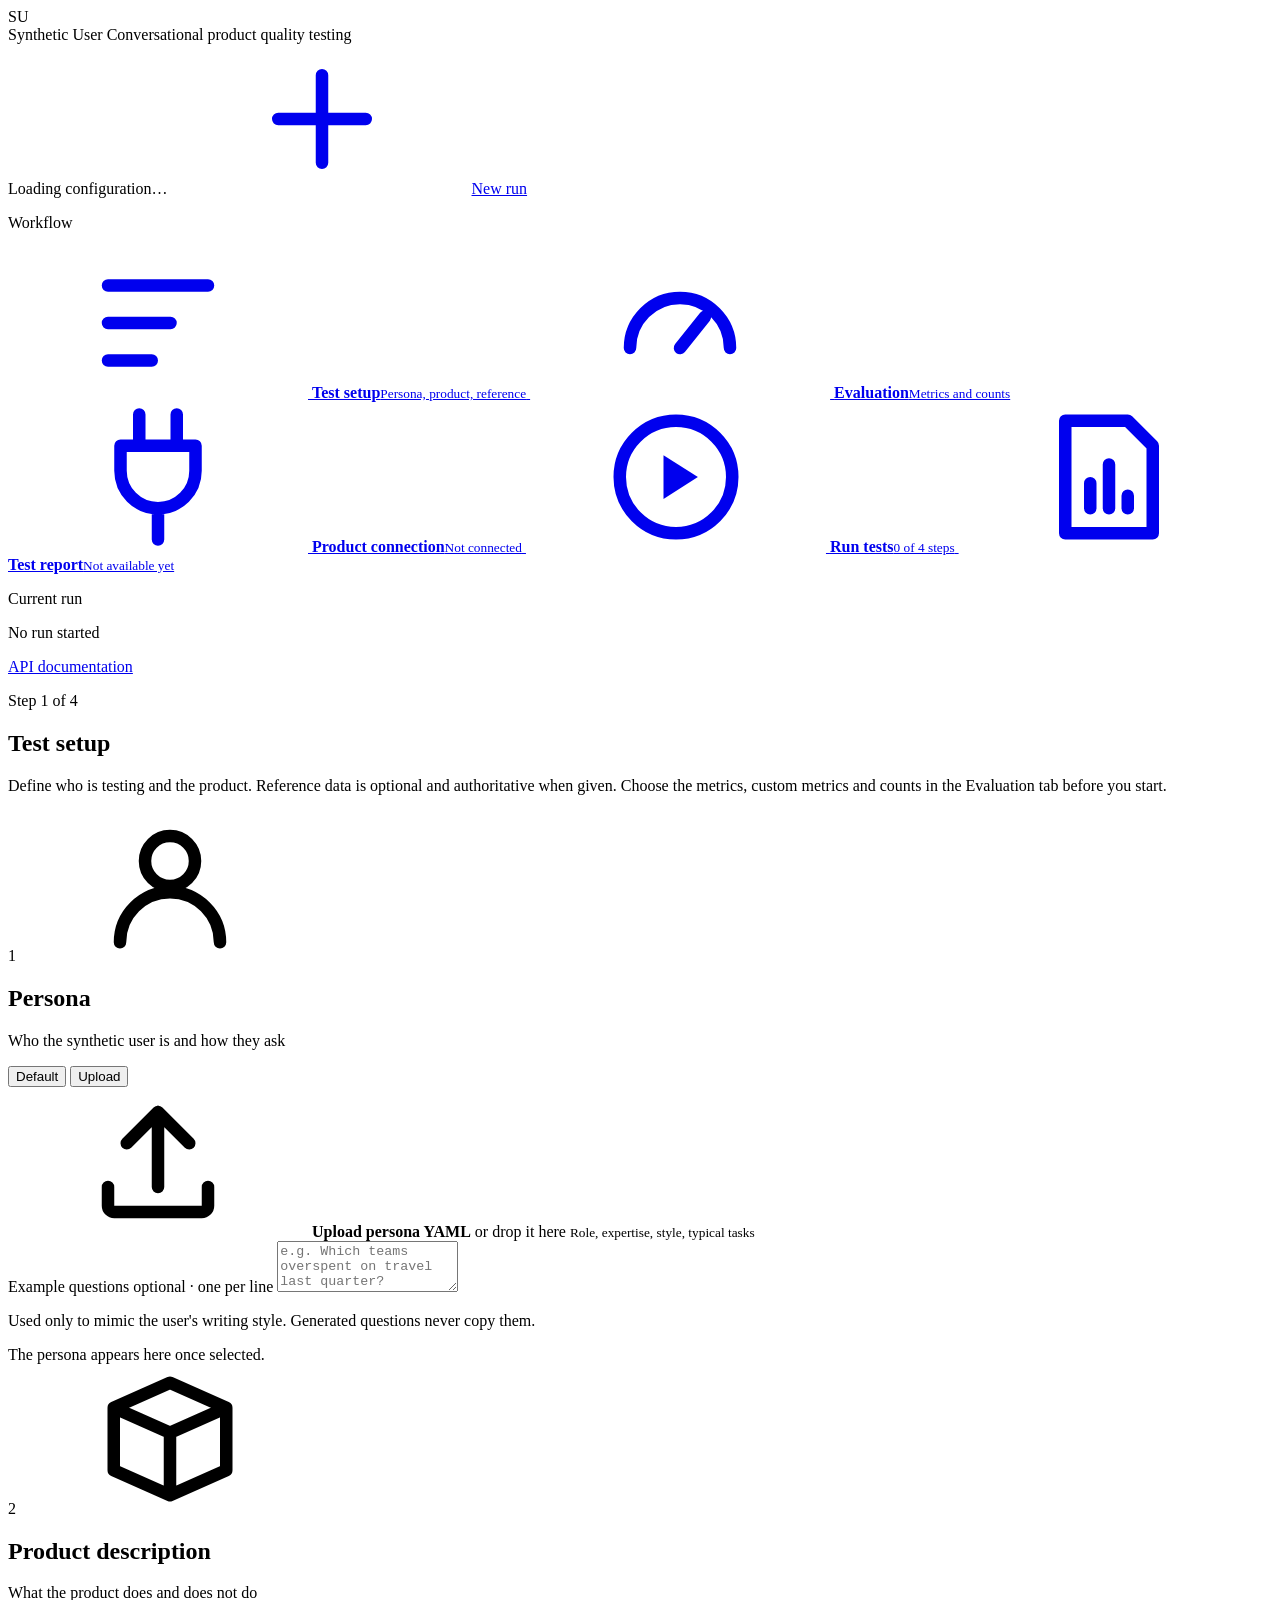
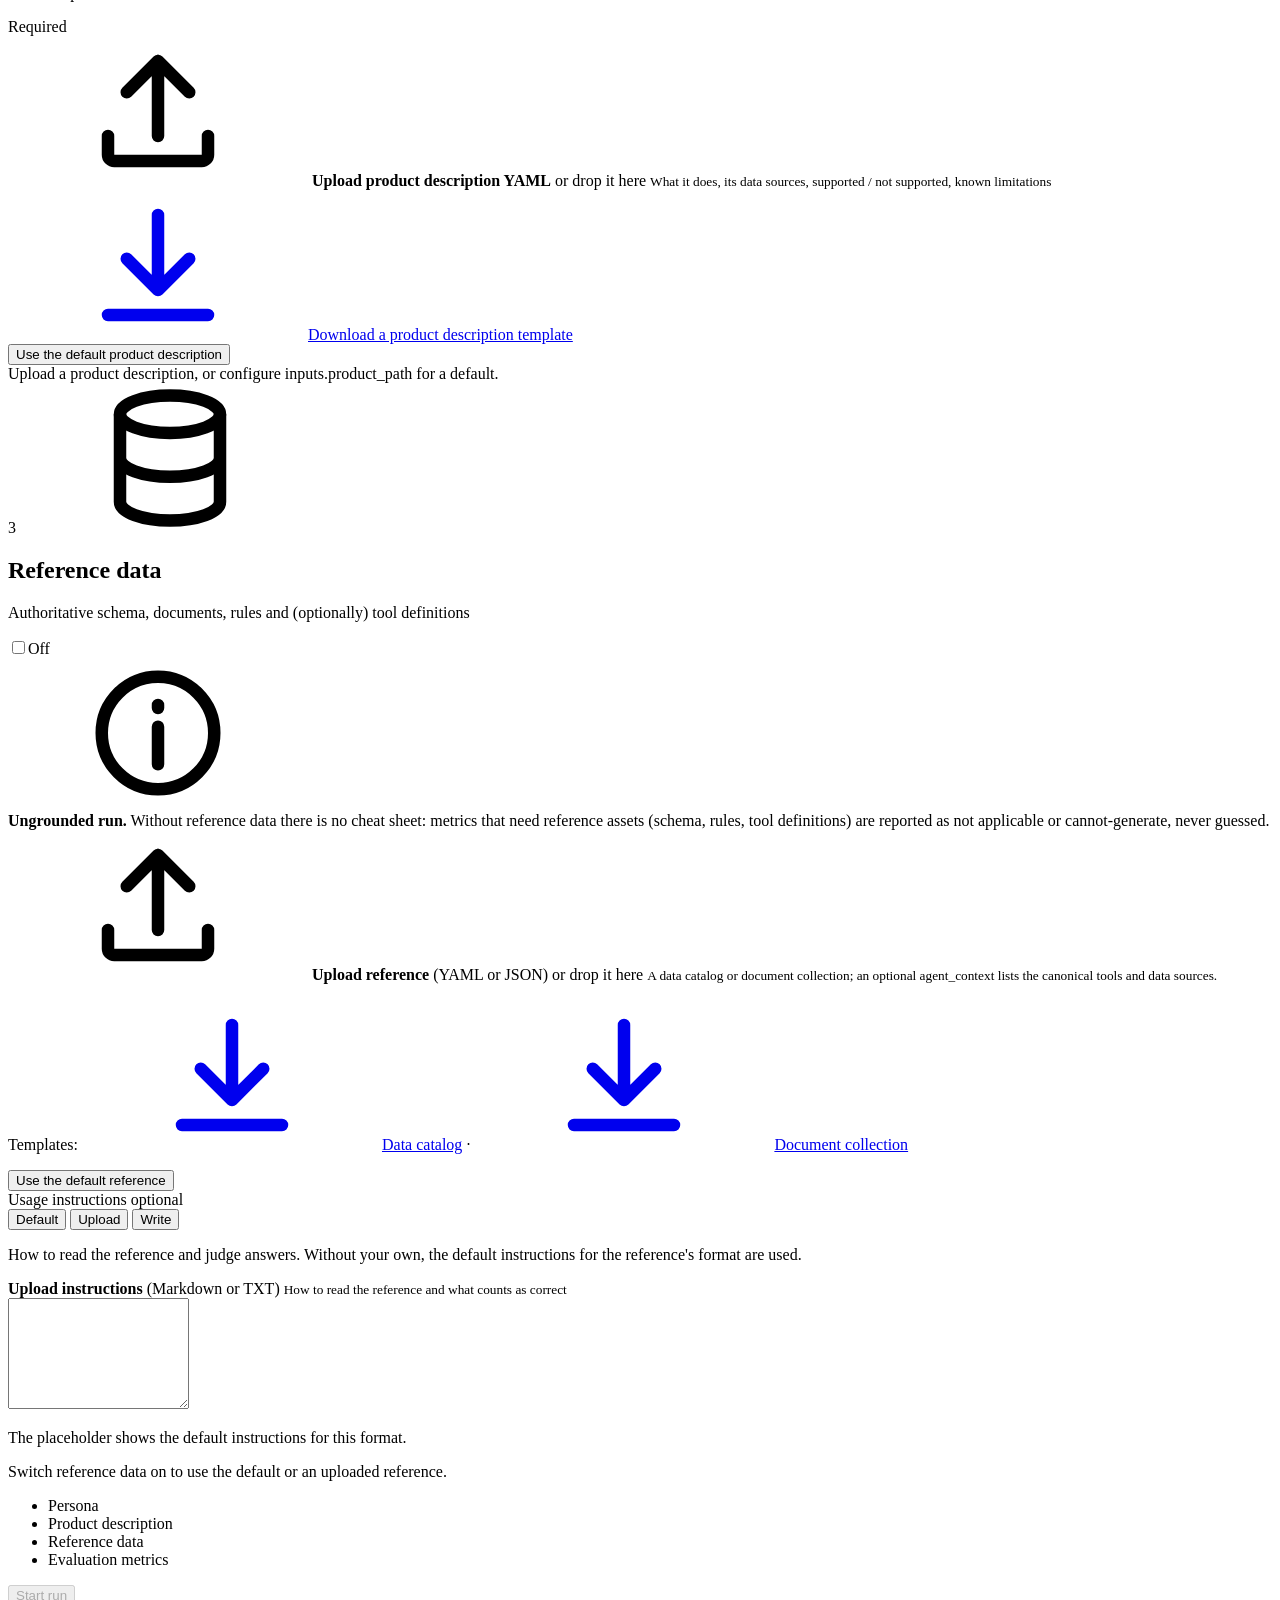
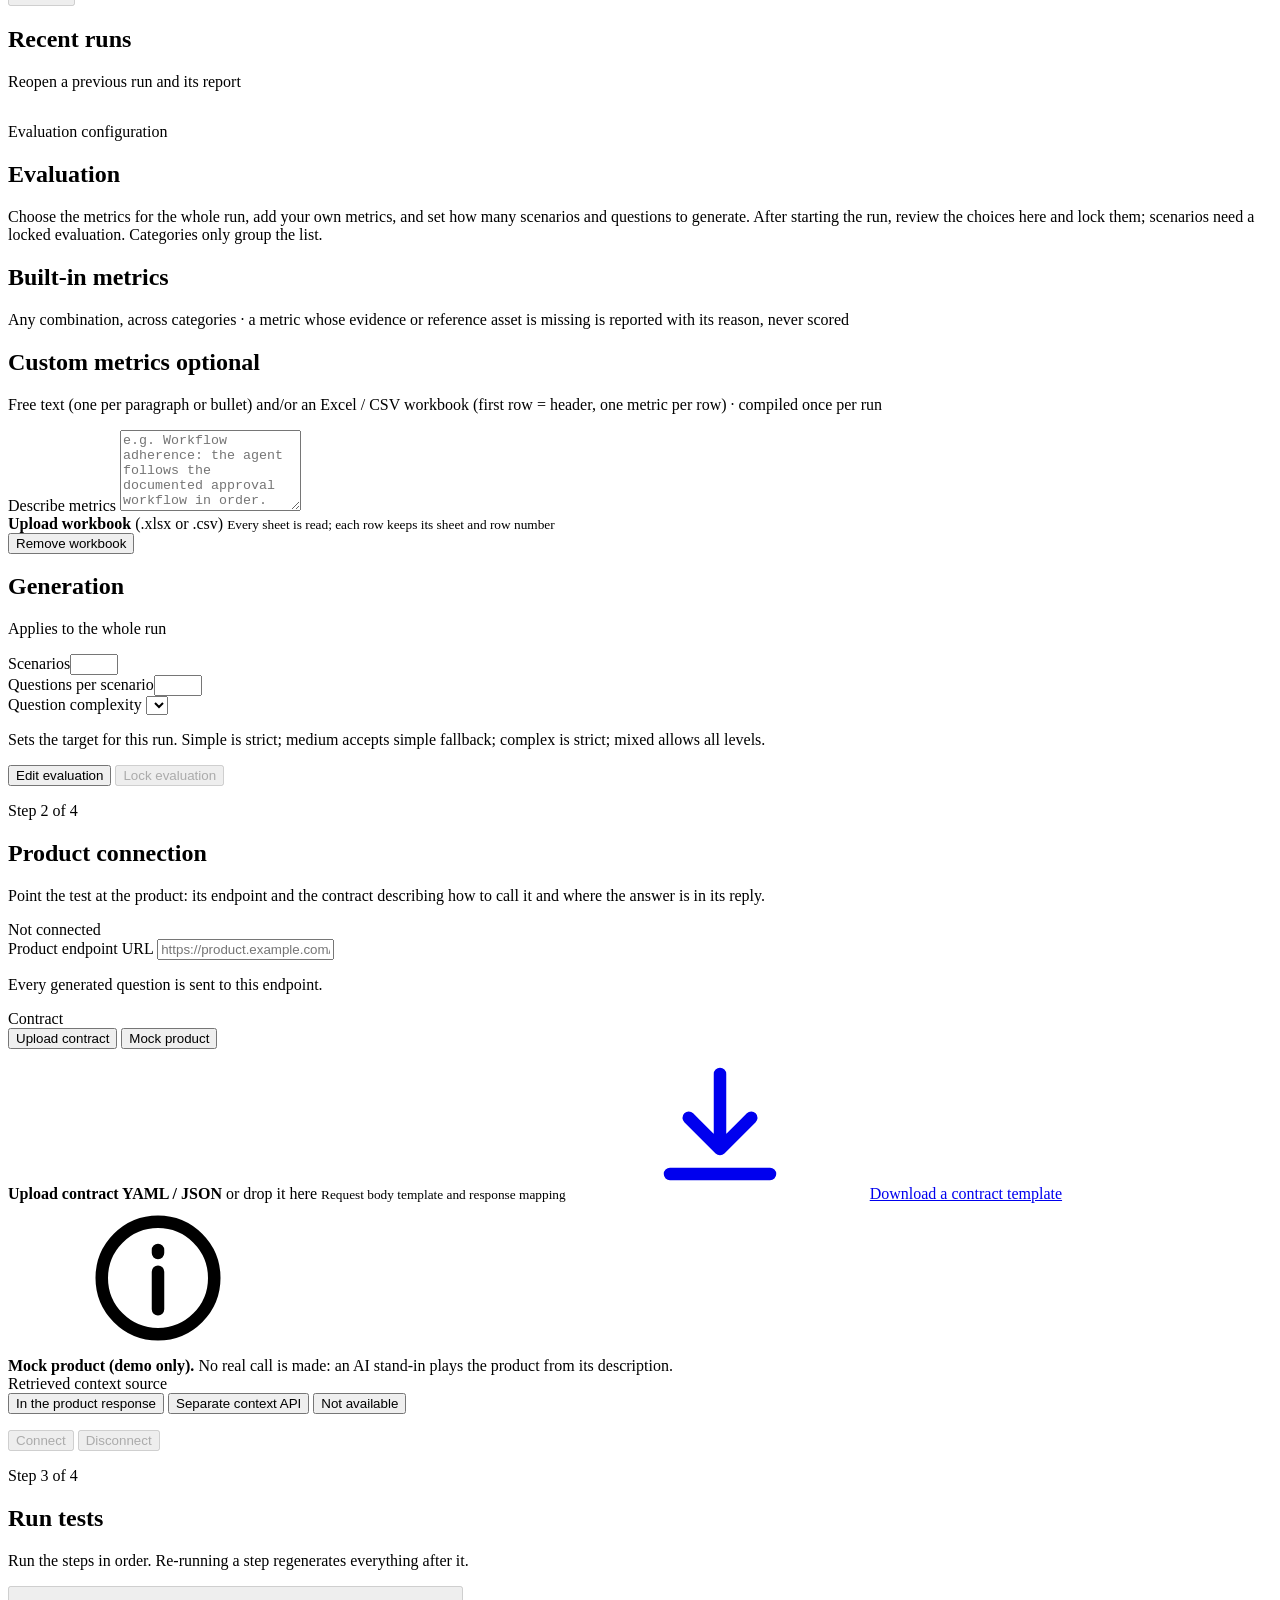
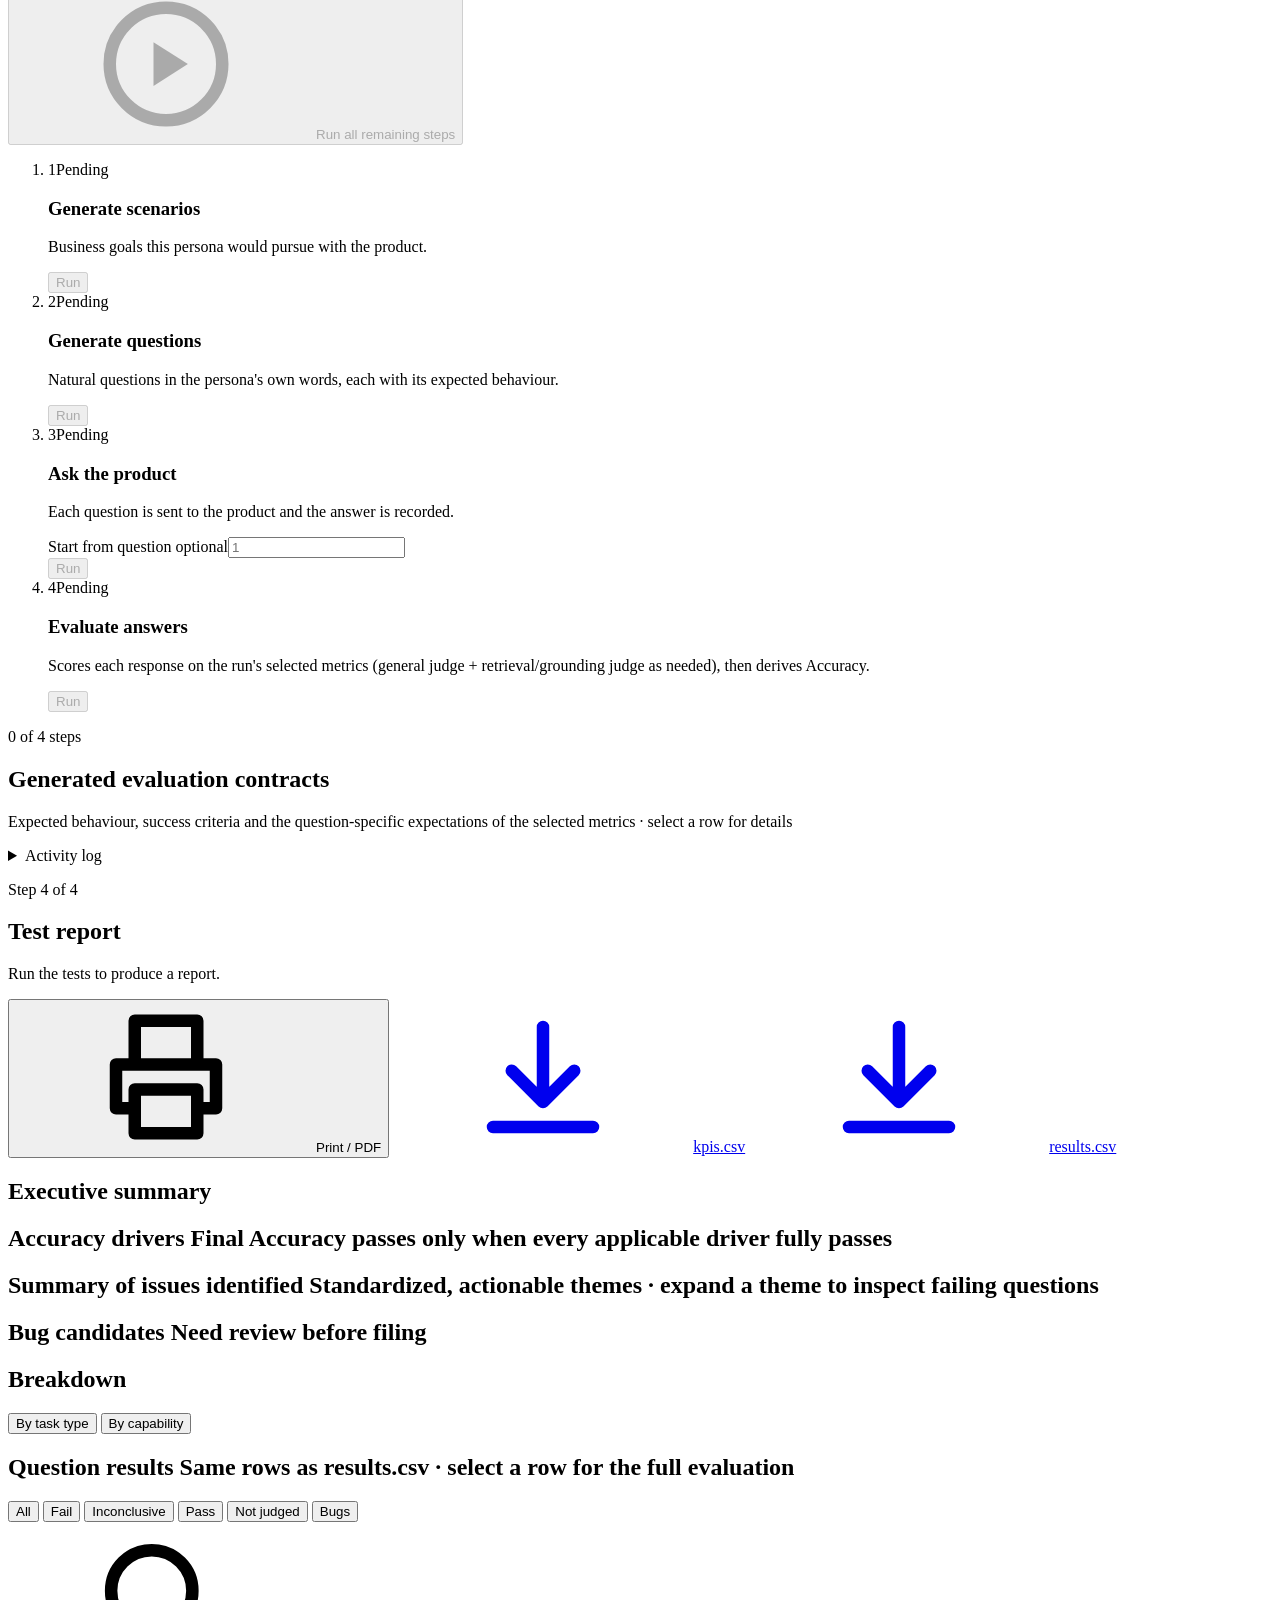
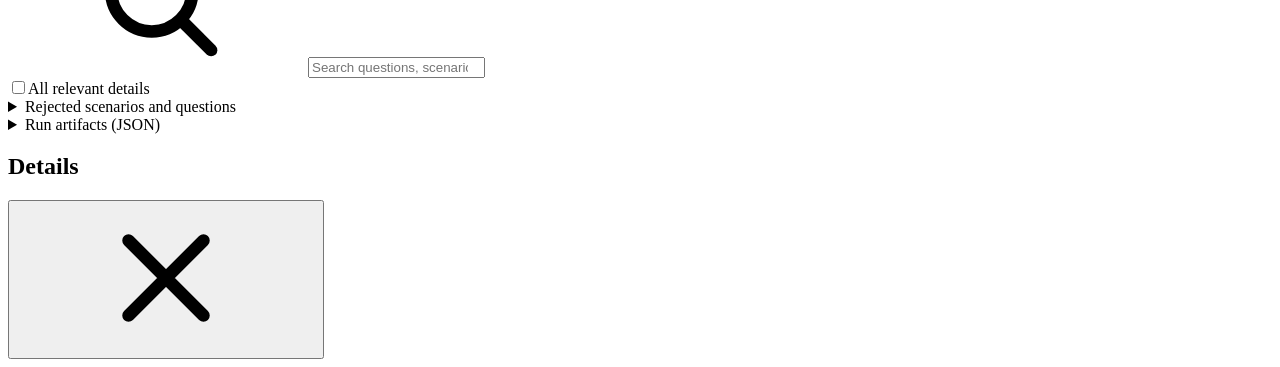
==== commit 822b0829: "feat: Implement evaluation locking mechanism and update KPI handling" ====
--- a/src/synthetic_user/web/static/index.html
+++ b/src/synthetic_user/web/static/index.html
@@ -231,7 +231,7 @@
         <div>
           <p class="eyebrow">Evaluation configuration</p>
           <h1 id="h-evaluation">Evaluation</h1>
-          <p class="lede">Choose the metrics for the whole run, add your own metrics, and set how many scenarios and questions to generate. The selection is frozen when the scenarios are generated; categories only group the list.</p>
+          <p class="lede">Choose the metrics for the whole run, add your own metrics, and set how many scenarios and questions to generate. After starting the run, review the choices here and lock them; scenarios need a locked evaluation. Categories only group the list.</p>
         </div>
         <span id="metrics-pill" class="pill pill-neutral"></span>
       </div>
@@ -271,6 +271,12 @@
           </div>
         </div>
       </article>
+      <div class="actionbar">
+        <span id="lock-hint" class="hint"></span>
+        <div class="spacer"></div>
+        <button id="unlock-evaluation" class="btn hidden" type="button">Edit evaluation</button>
+        <button id="lock-evaluation" class="btn btn-primary" type="button" disabled>Lock evaluation</button>
+      </div>
     </section>
 
     <!-- 2. Connection =================================================================== -->
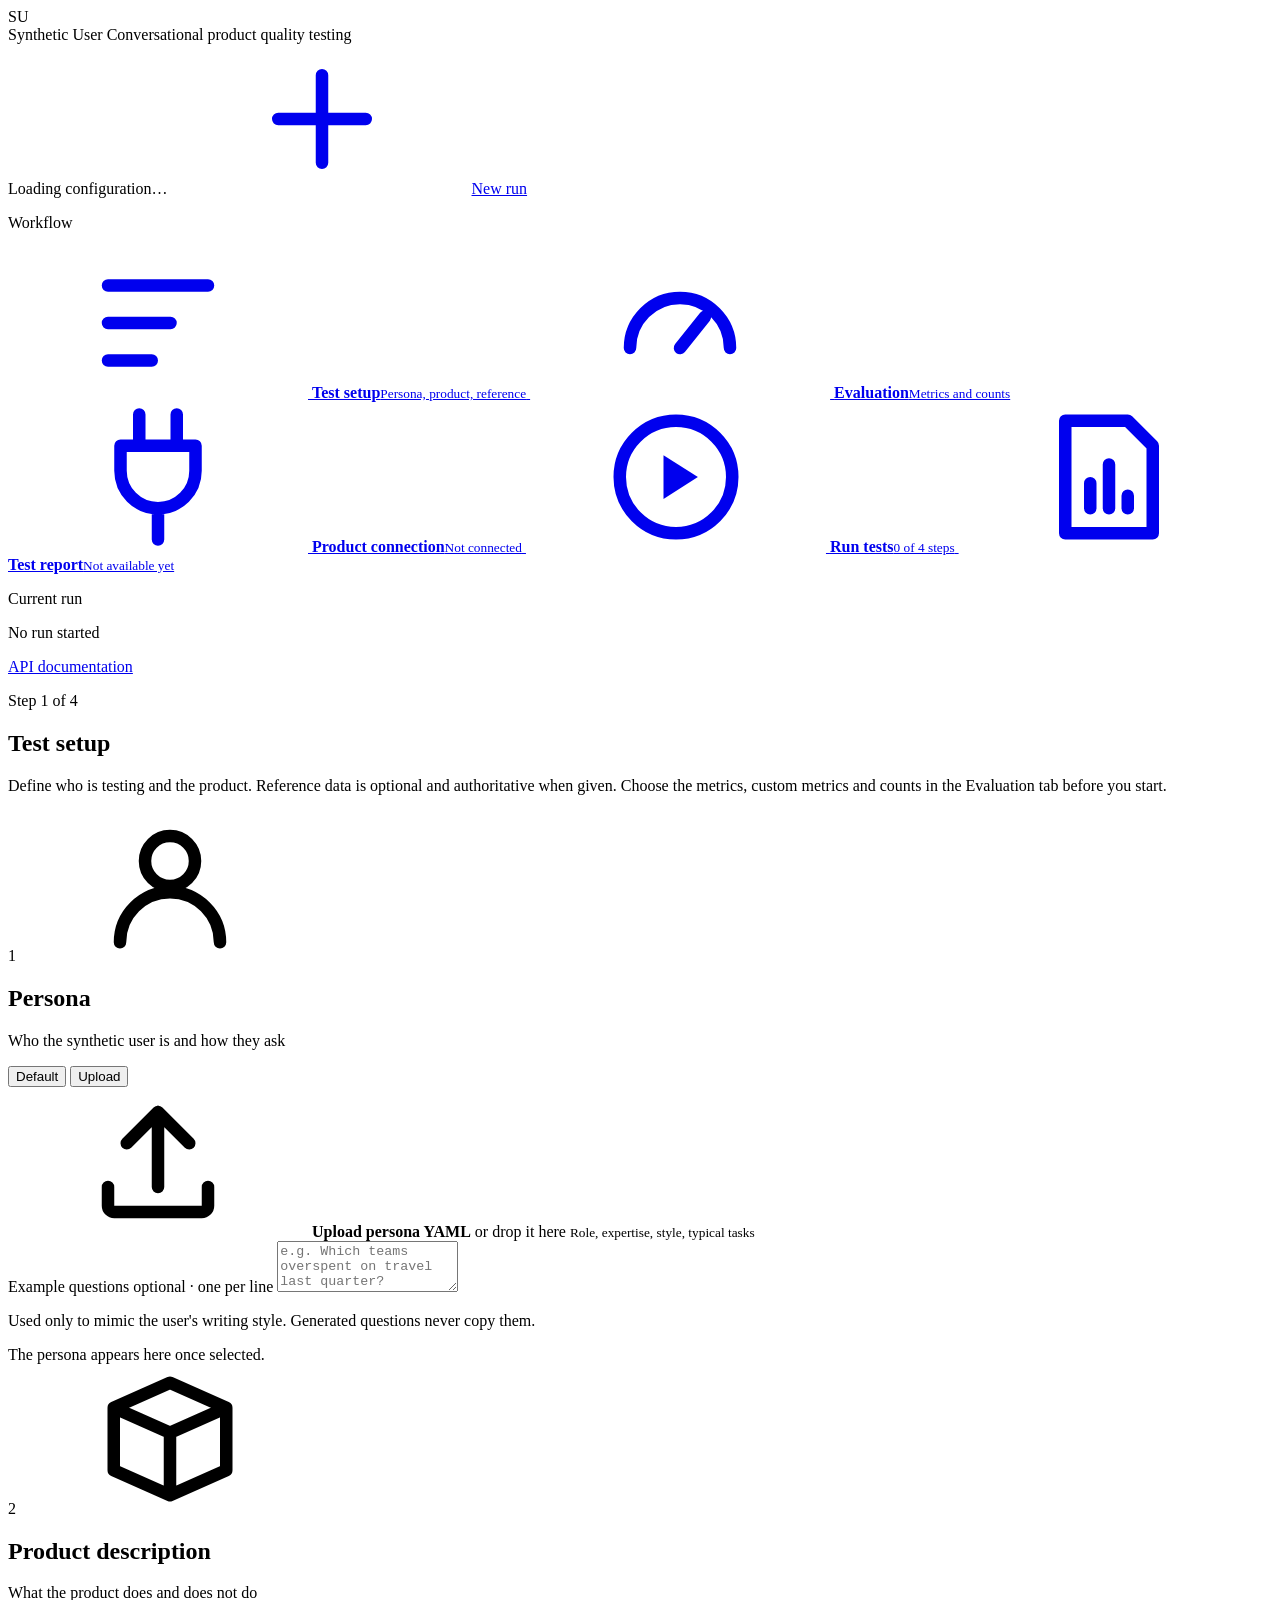
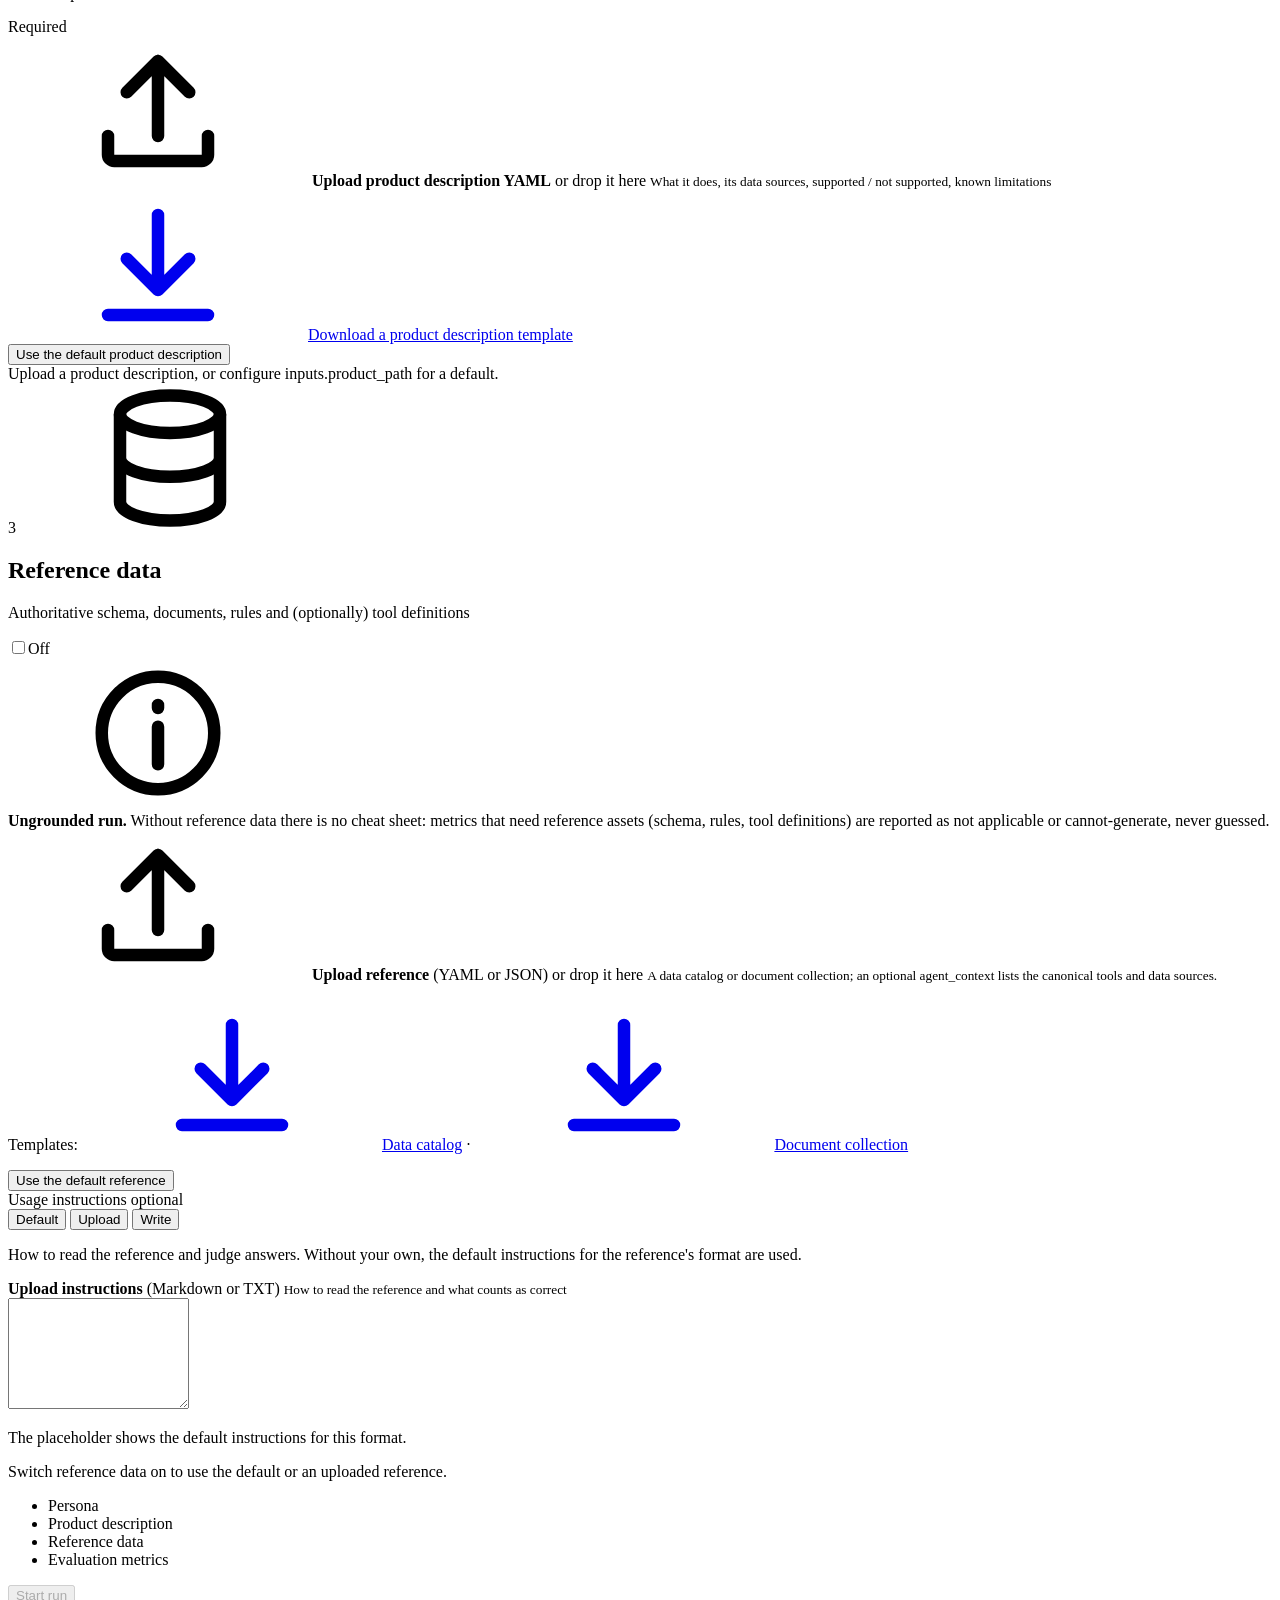
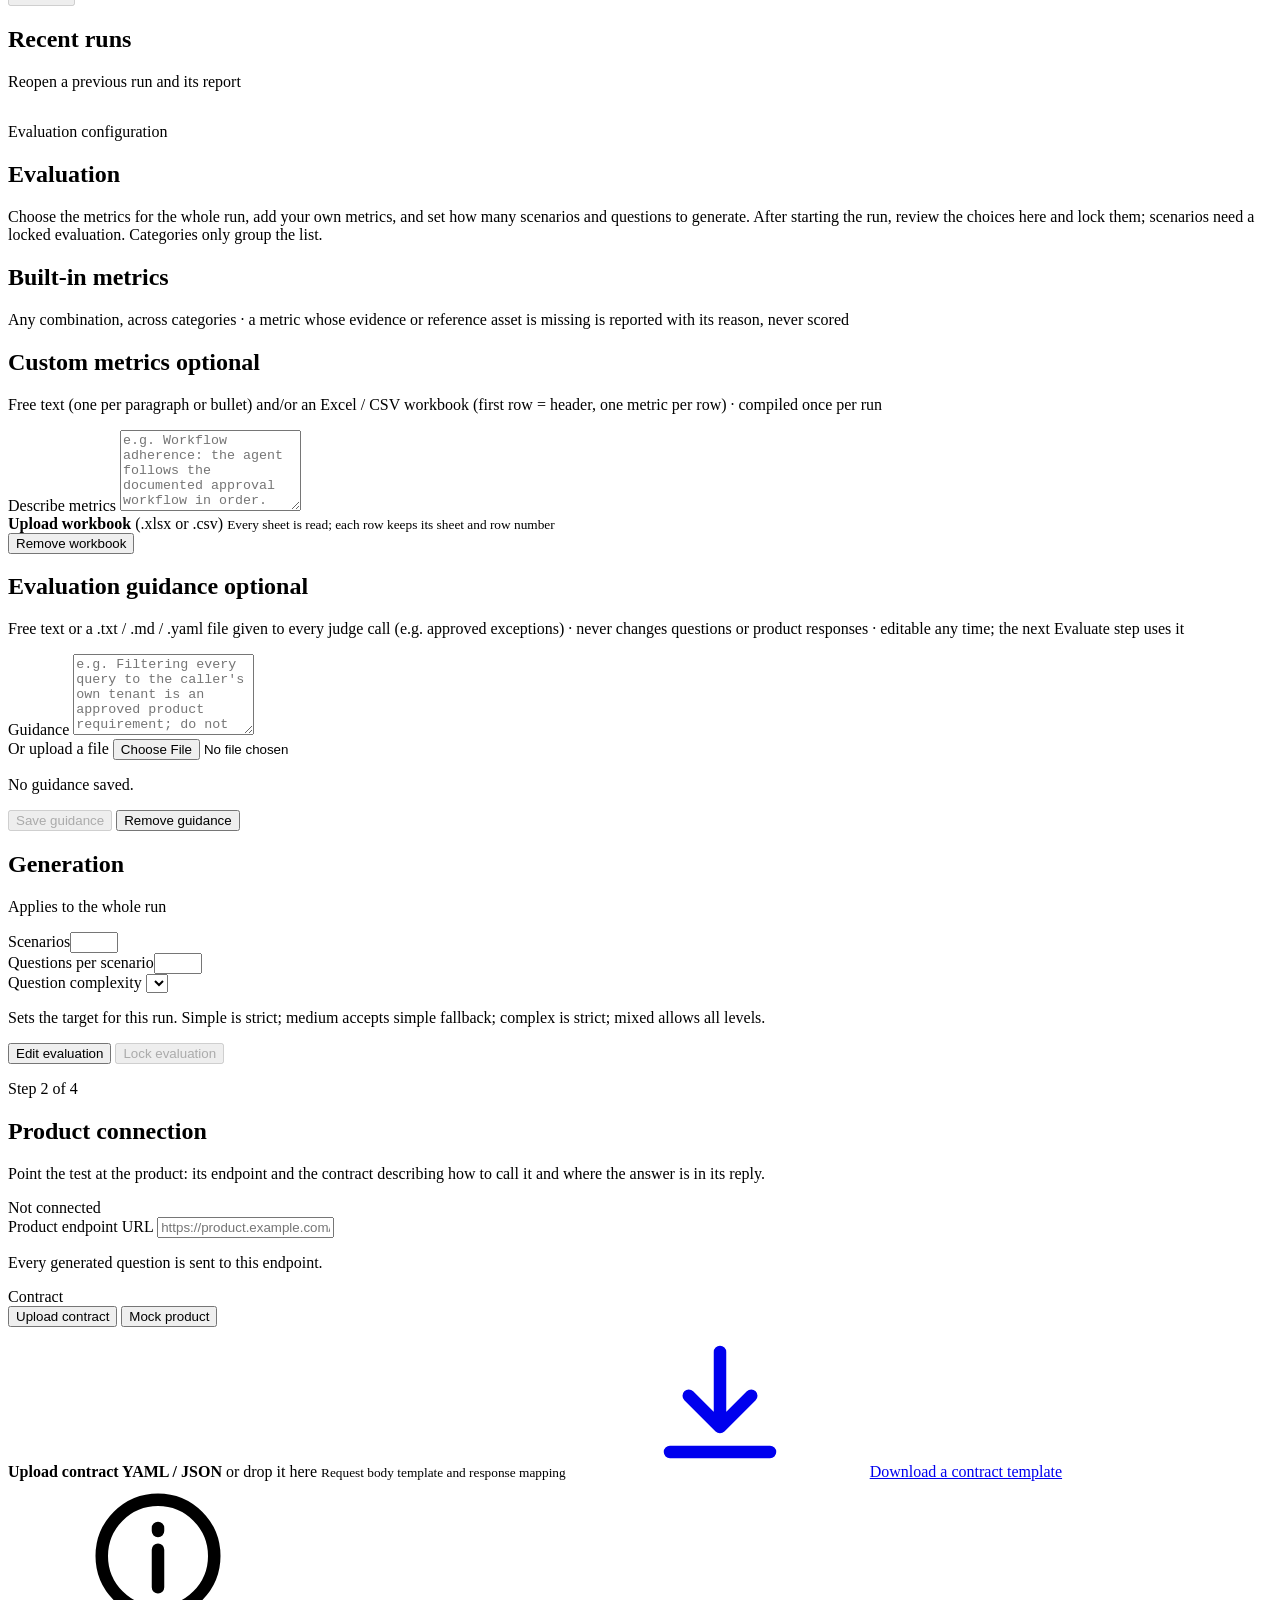
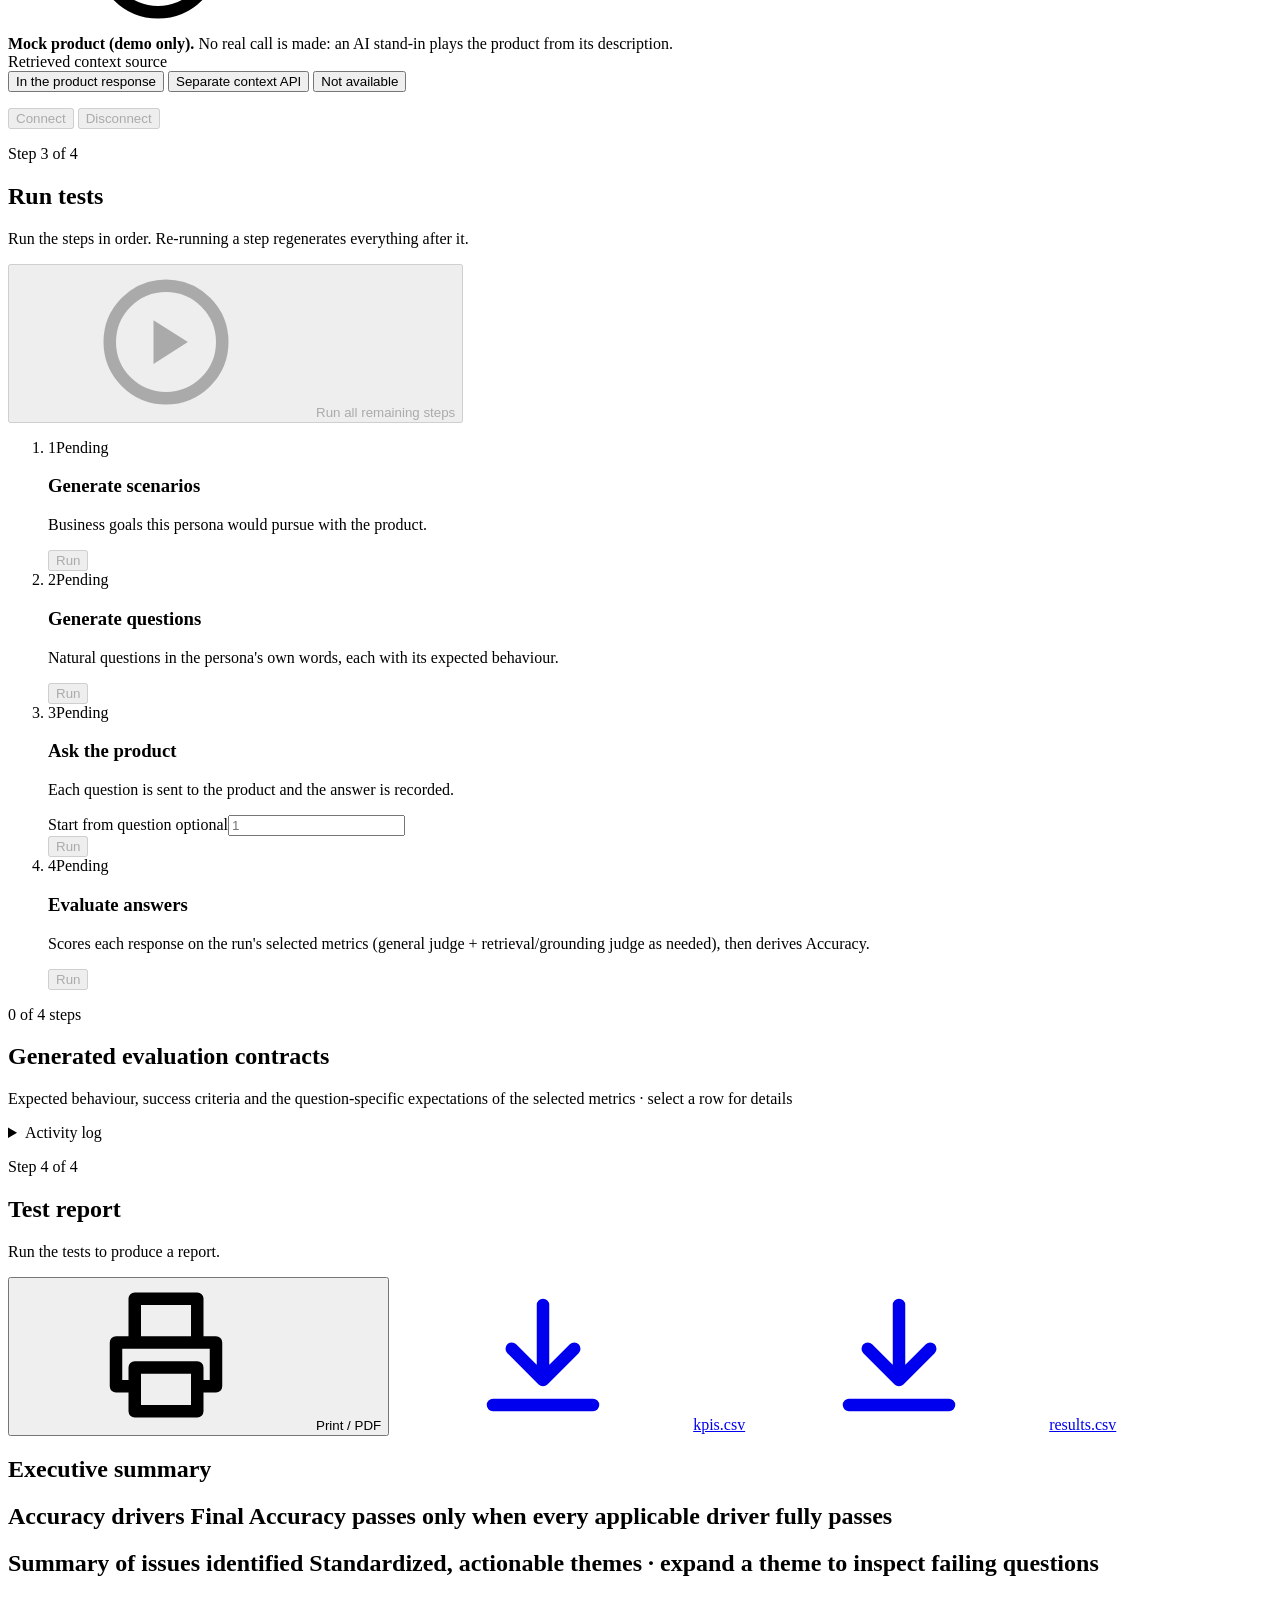
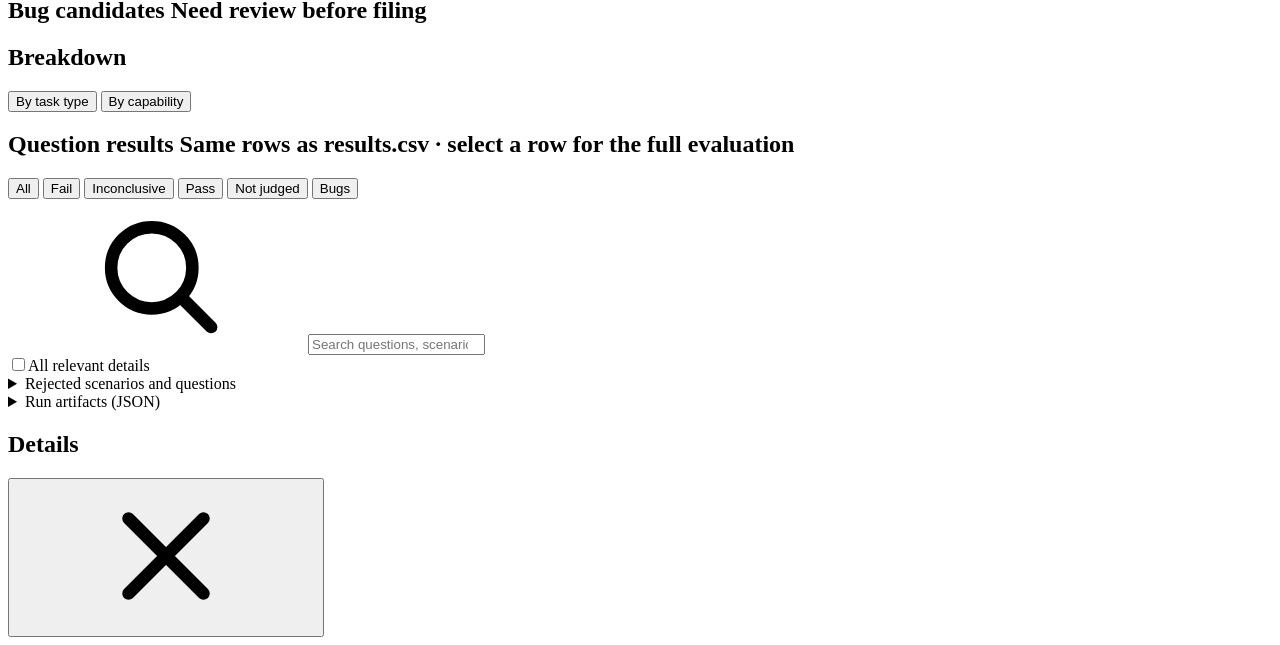
==== commit 6e2d31fd: "guidance and unsupported one" ====
--- a/src/synthetic_user/web/static/index.html
+++ b/src/synthetic_user/web/static/index.html
@@ -260,6 +260,22 @@
         </div>
       </article>
       <article class="card">
+        <div class="card-head"><div><h2>Evaluation guidance <span class="opt">optional</span></h2><p class="card-sub">Free text or a .txt / .md / .yaml file given to every judge call (e.g. approved exceptions) · never changes questions or product responses · editable any time; the next Evaluate step uses it</p></div></div>
+        <div class="card-body custom-grid">
+          <div>
+            <label class="label" for="guidance-text">Guidance</label>
+            <textarea id="guidance-text" rows="5" placeholder="e.g. Filtering every query to the caller's own tenant is an approved product requirement; do not penalise it."></textarea>
+          </div>
+          <div>
+            <label class="label" for="guidance-file">Or upload a file</label>
+            <input id="guidance-file" type="file" accept=".txt,.md,.markdown,.yaml,.yml">
+            <p class="help" id="guidance-status">No guidance saved.</p>
+            <button type="button" class="btn btn-sm" id="save-guidance" disabled>Save guidance</button>
+            <button type="button" class="btn btn-sm hidden" id="remove-guidance">Remove guidance</button>
+          </div>
+        </div>
+      </article>
+      <article class="card">
         <div class="card-head"><div><h2>Generation</h2><p class="card-sub">Applies to the whole run</p></div></div>
         <div class="card-body gen-grid">
           <div><label class="label" for="scenario-count">Scenarios</label><input id="scenario-count" type="number" min="1" max="50"></div>
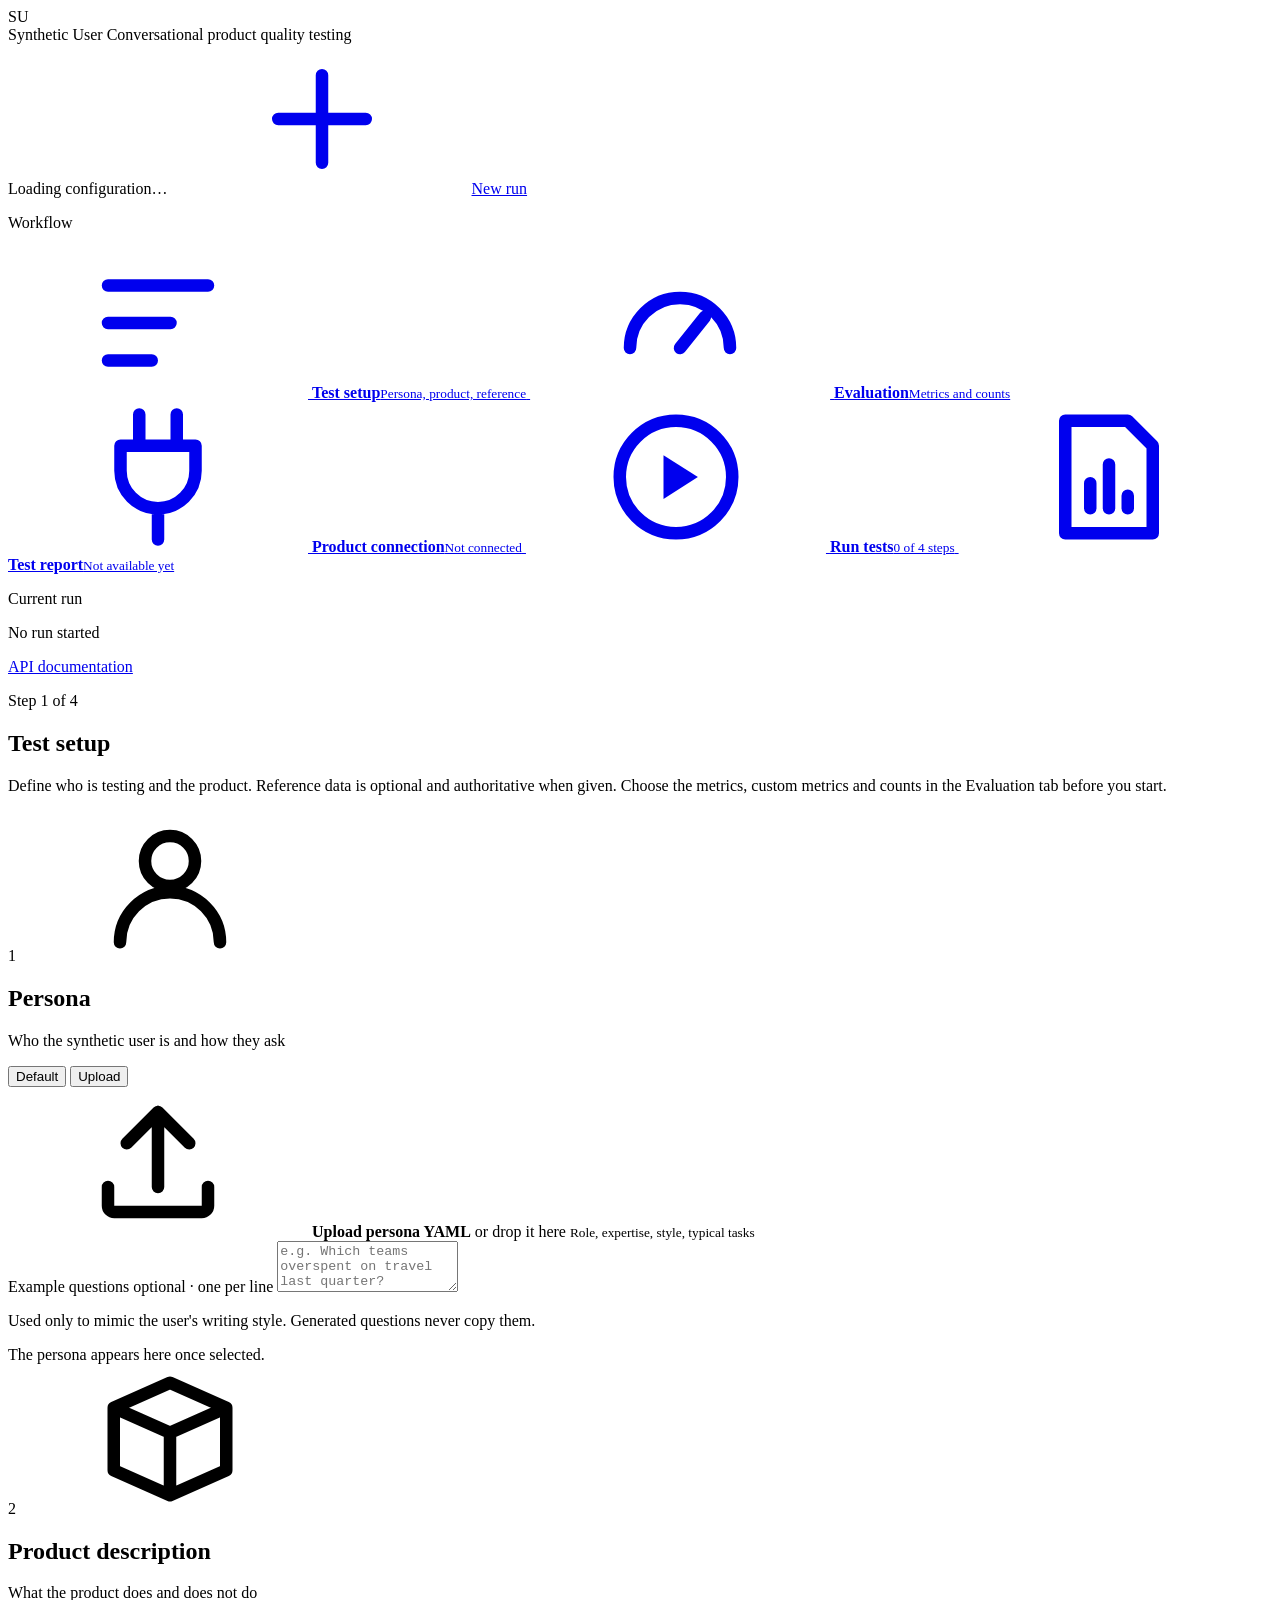
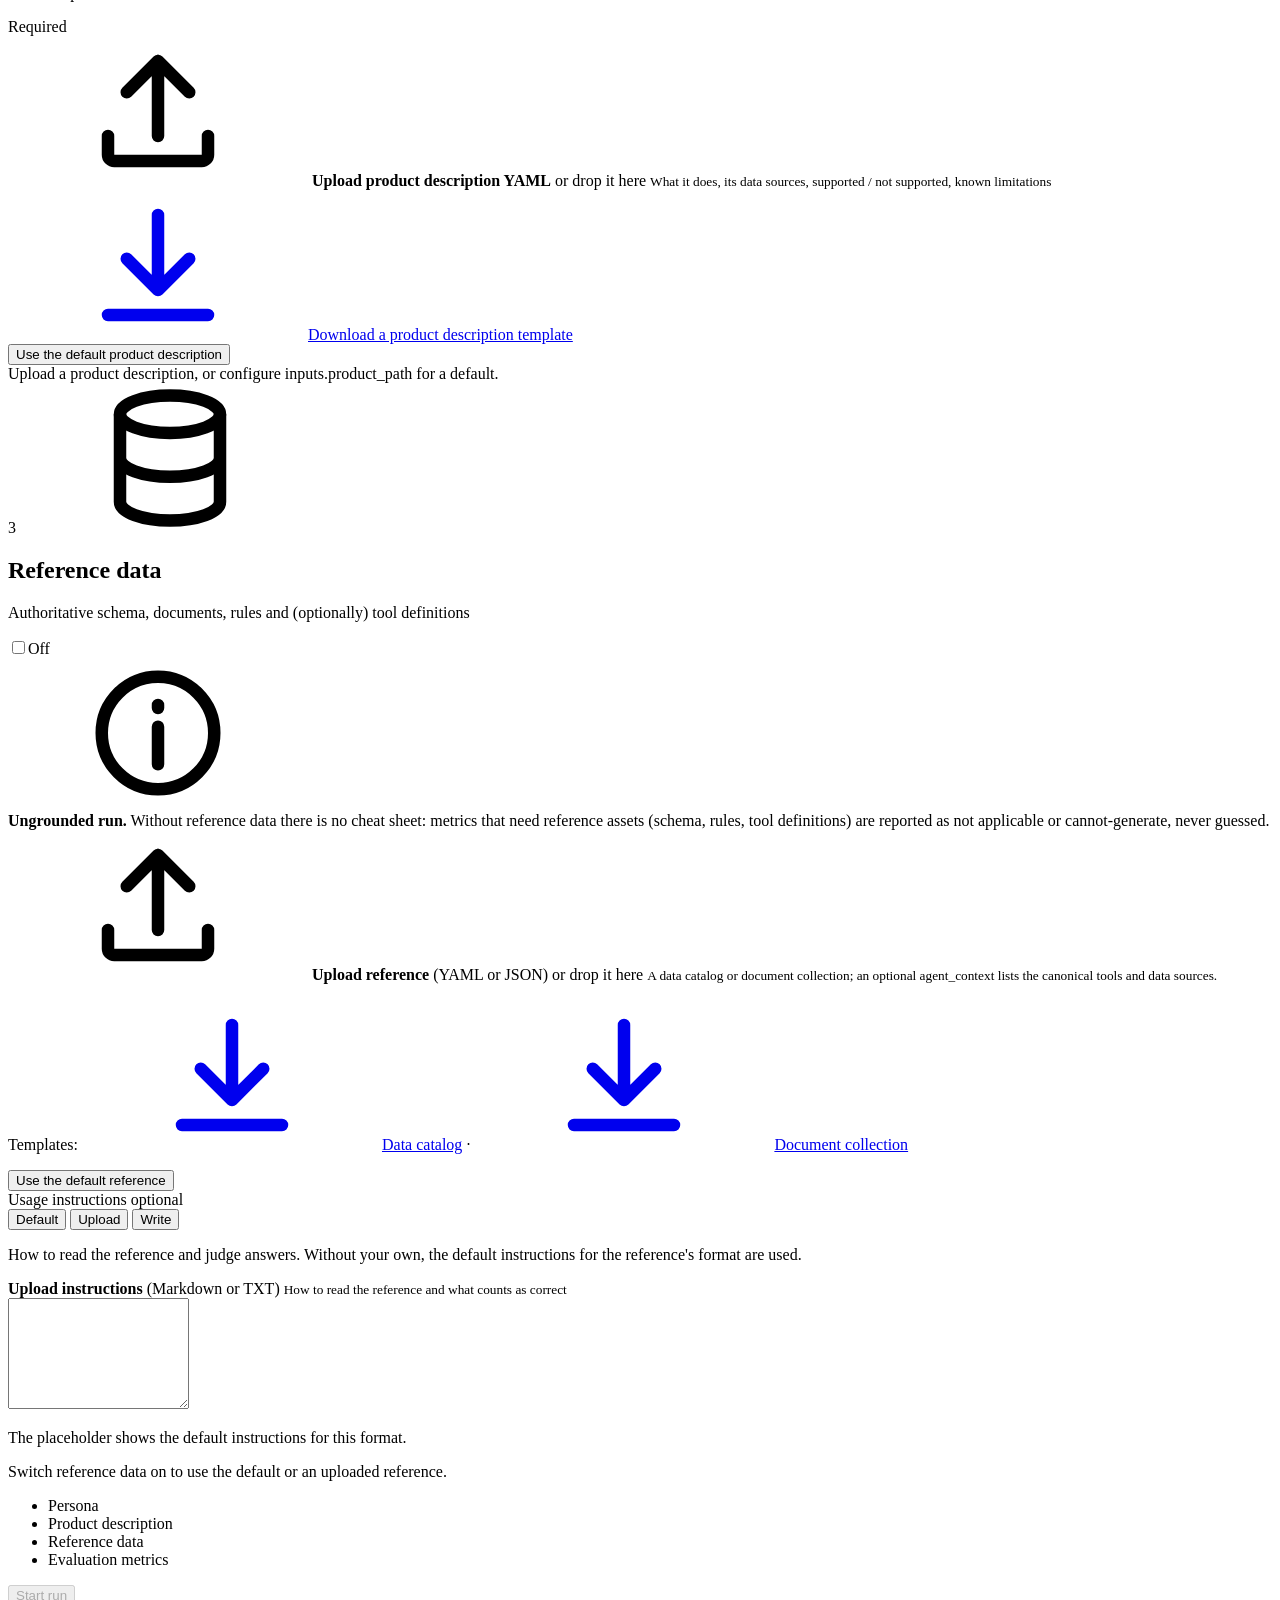
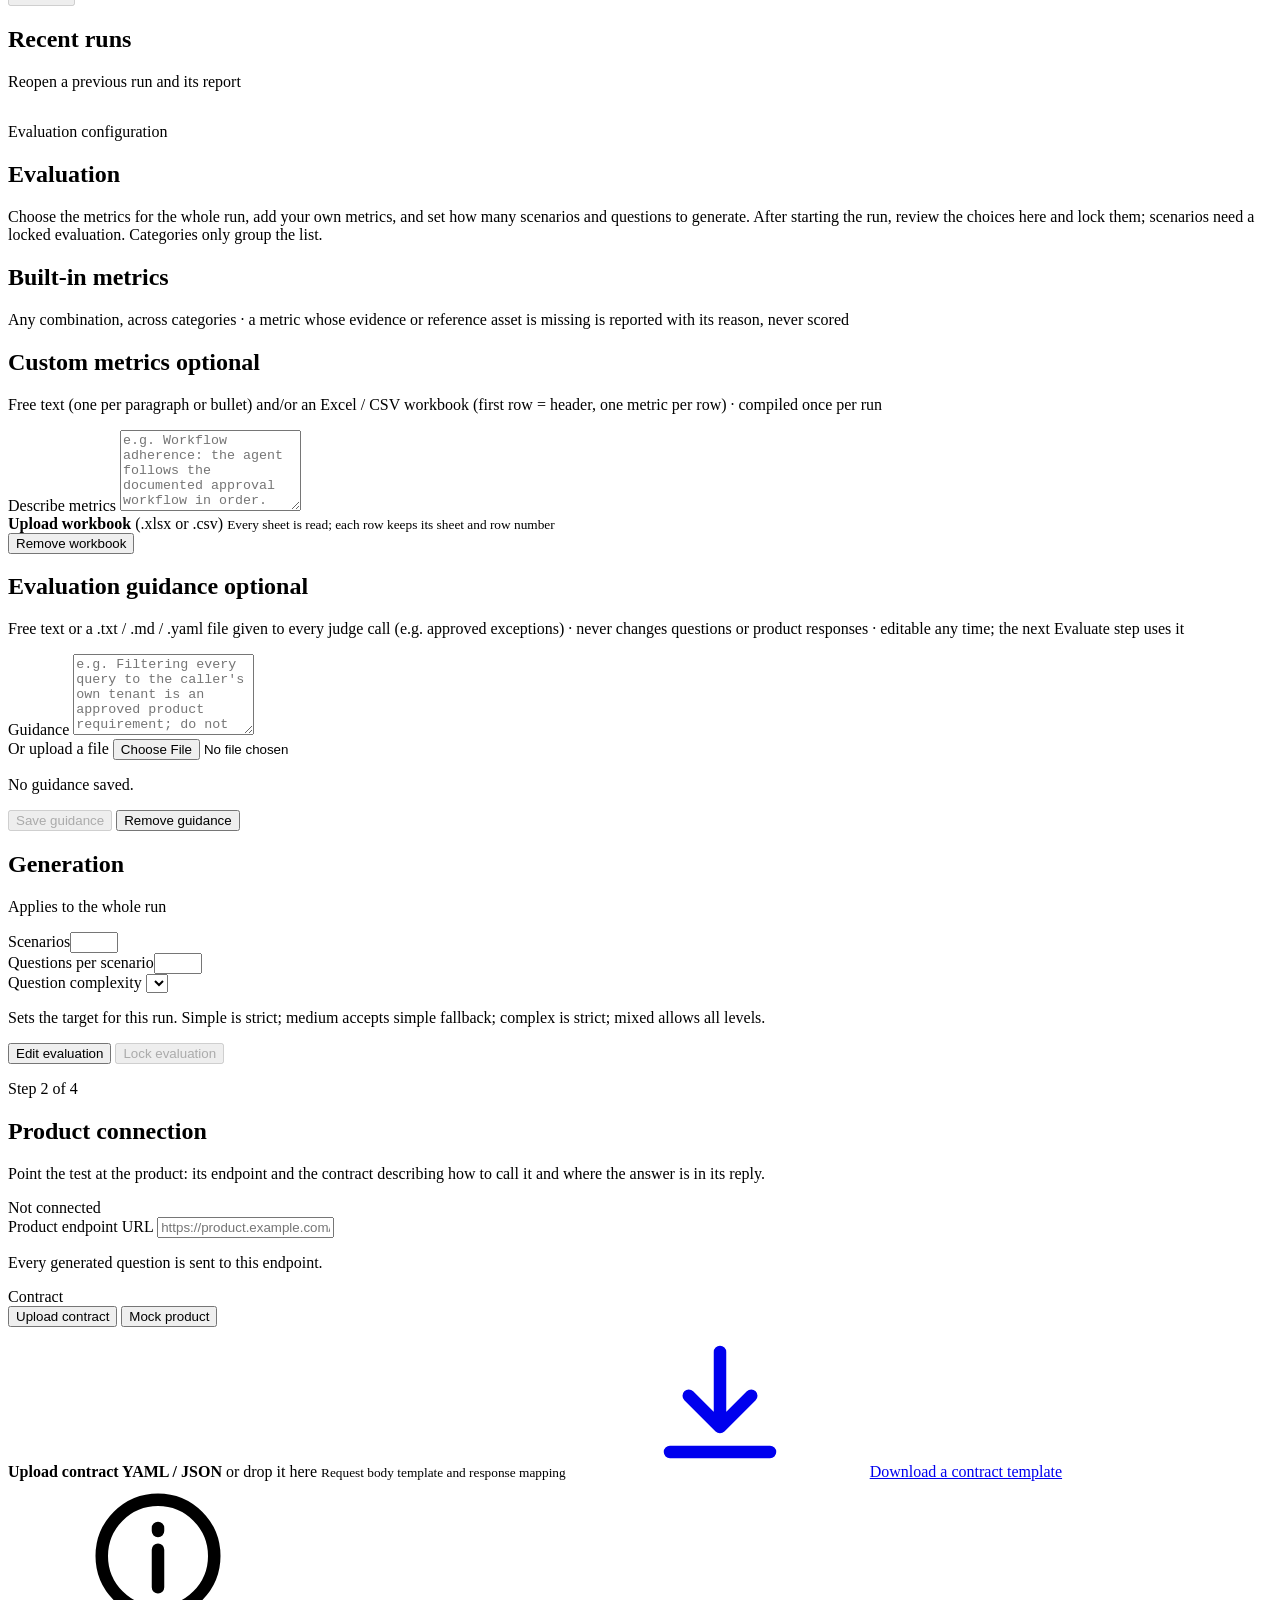
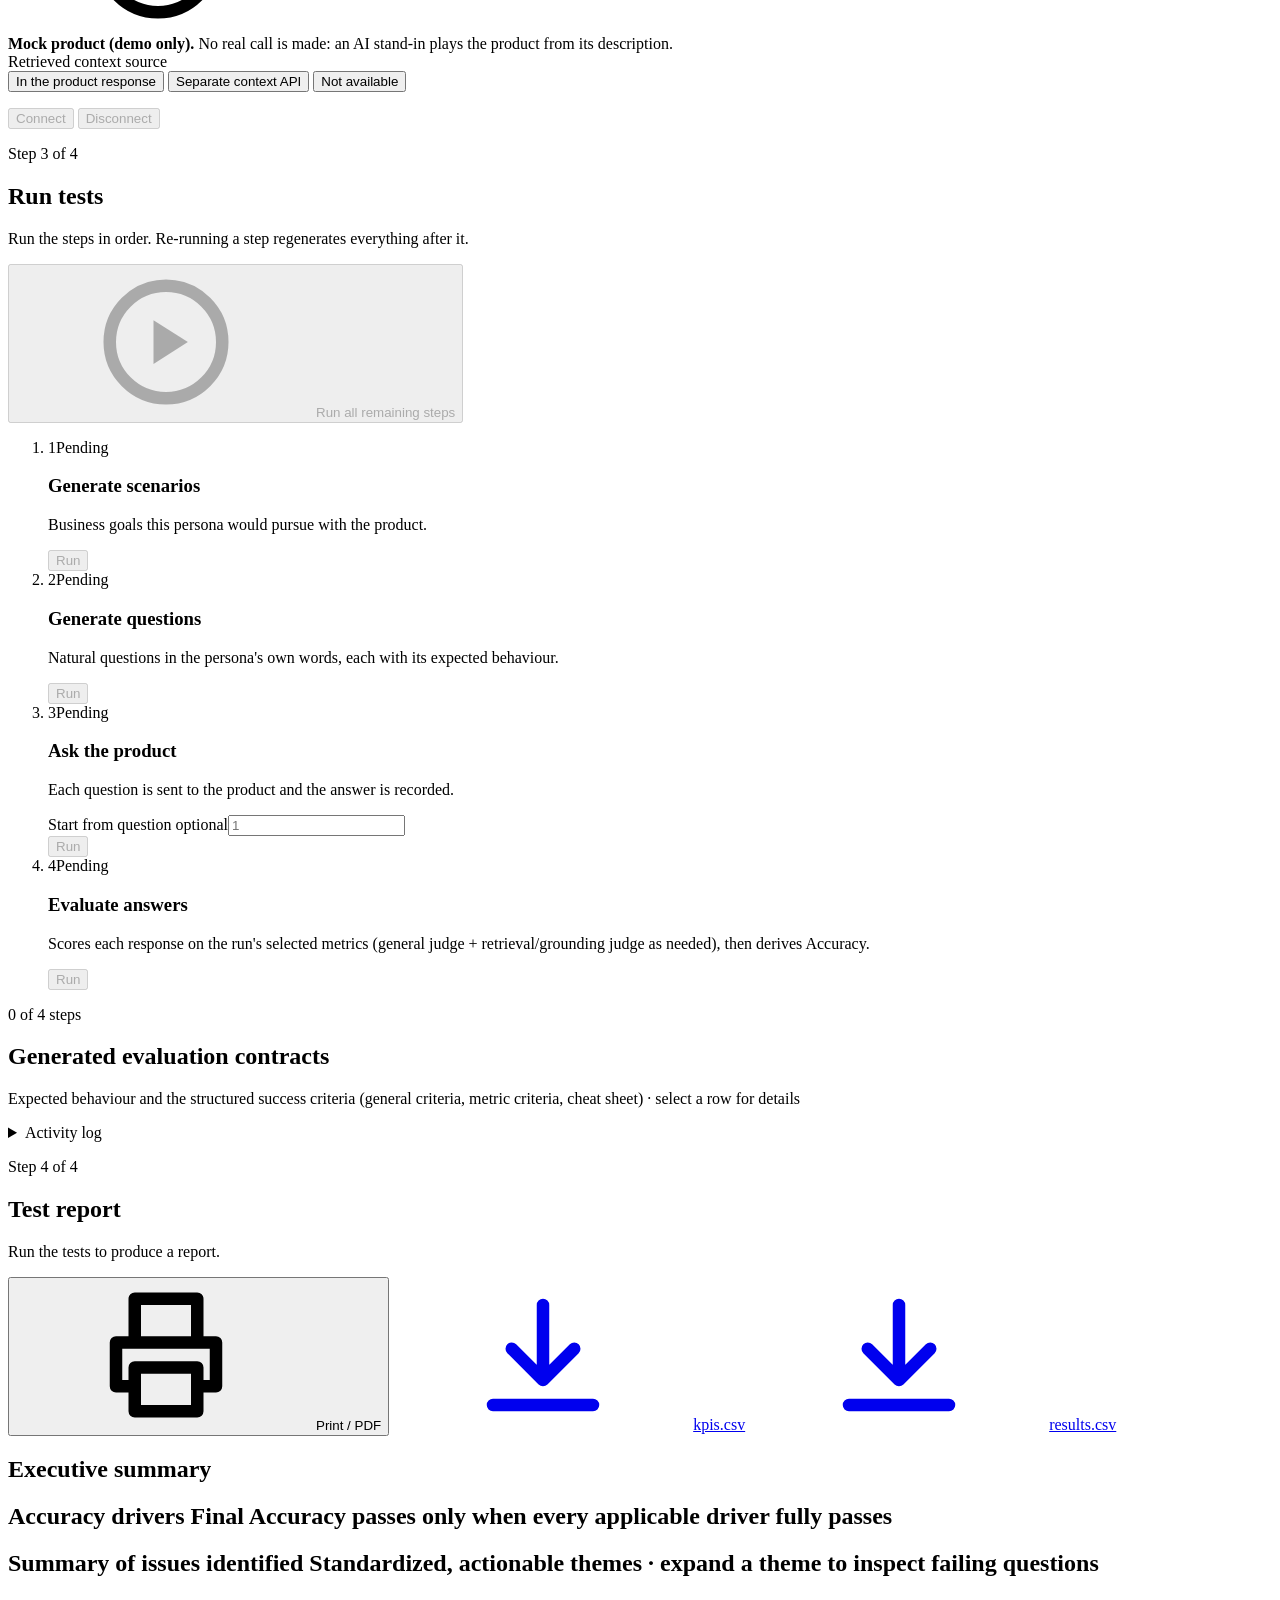
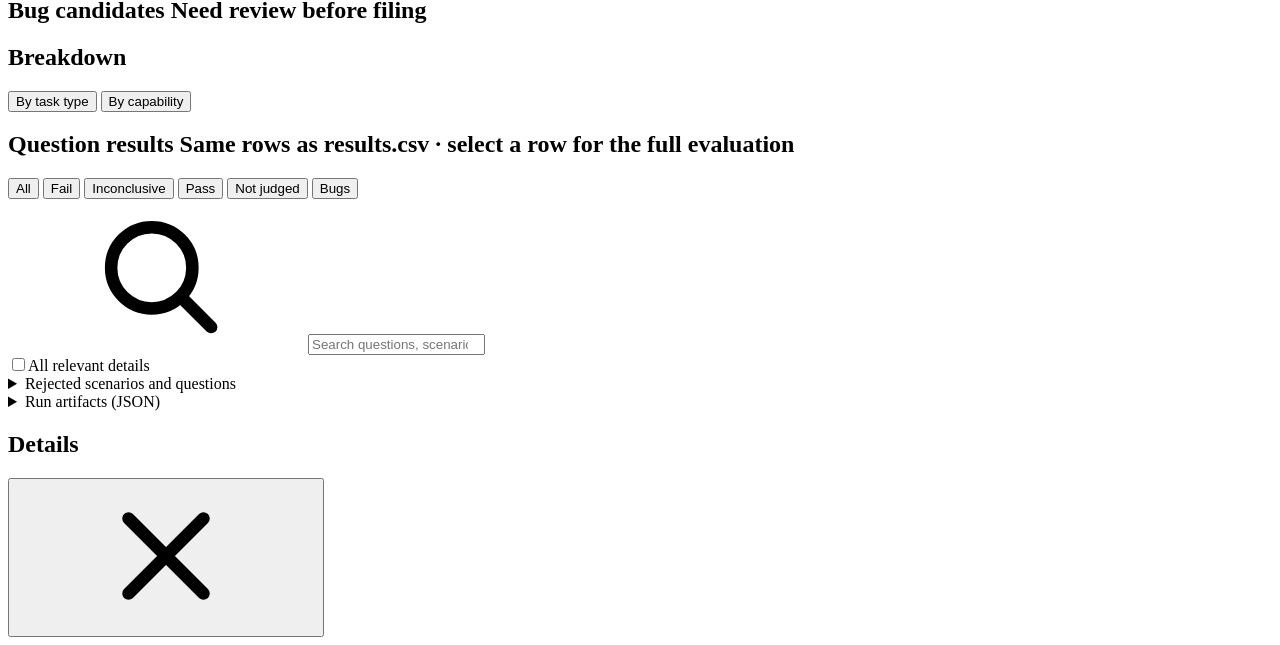
==== commit 05ed41da: "Sucess_Criteria and Diversity" ====
--- a/src/synthetic_user/web/static/index.html
+++ b/src/synthetic_user/web/static/index.html
@@ -410,7 +410,7 @@
       </div>
 
       <article class="card hidden" id="contracts-card">
-        <div class="card-head"><div><h2>Generated evaluation contracts</h2><p class="card-sub">Expected behaviour, success criteria and the question-specific expectations of the selected metrics · select a row for details</p></div></div>
+        <div class="card-head"><div><h2>Generated evaluation contracts</h2><p class="card-sub">Expected behaviour and the structured success criteria (general criteria, metric criteria, cheat sheet) · select a row for details</p></div></div>
         <div class="table-wrap flat"><table class="table results" id="contracts-table"><thead></thead><tbody></tbody></table></div>
       </article>
 
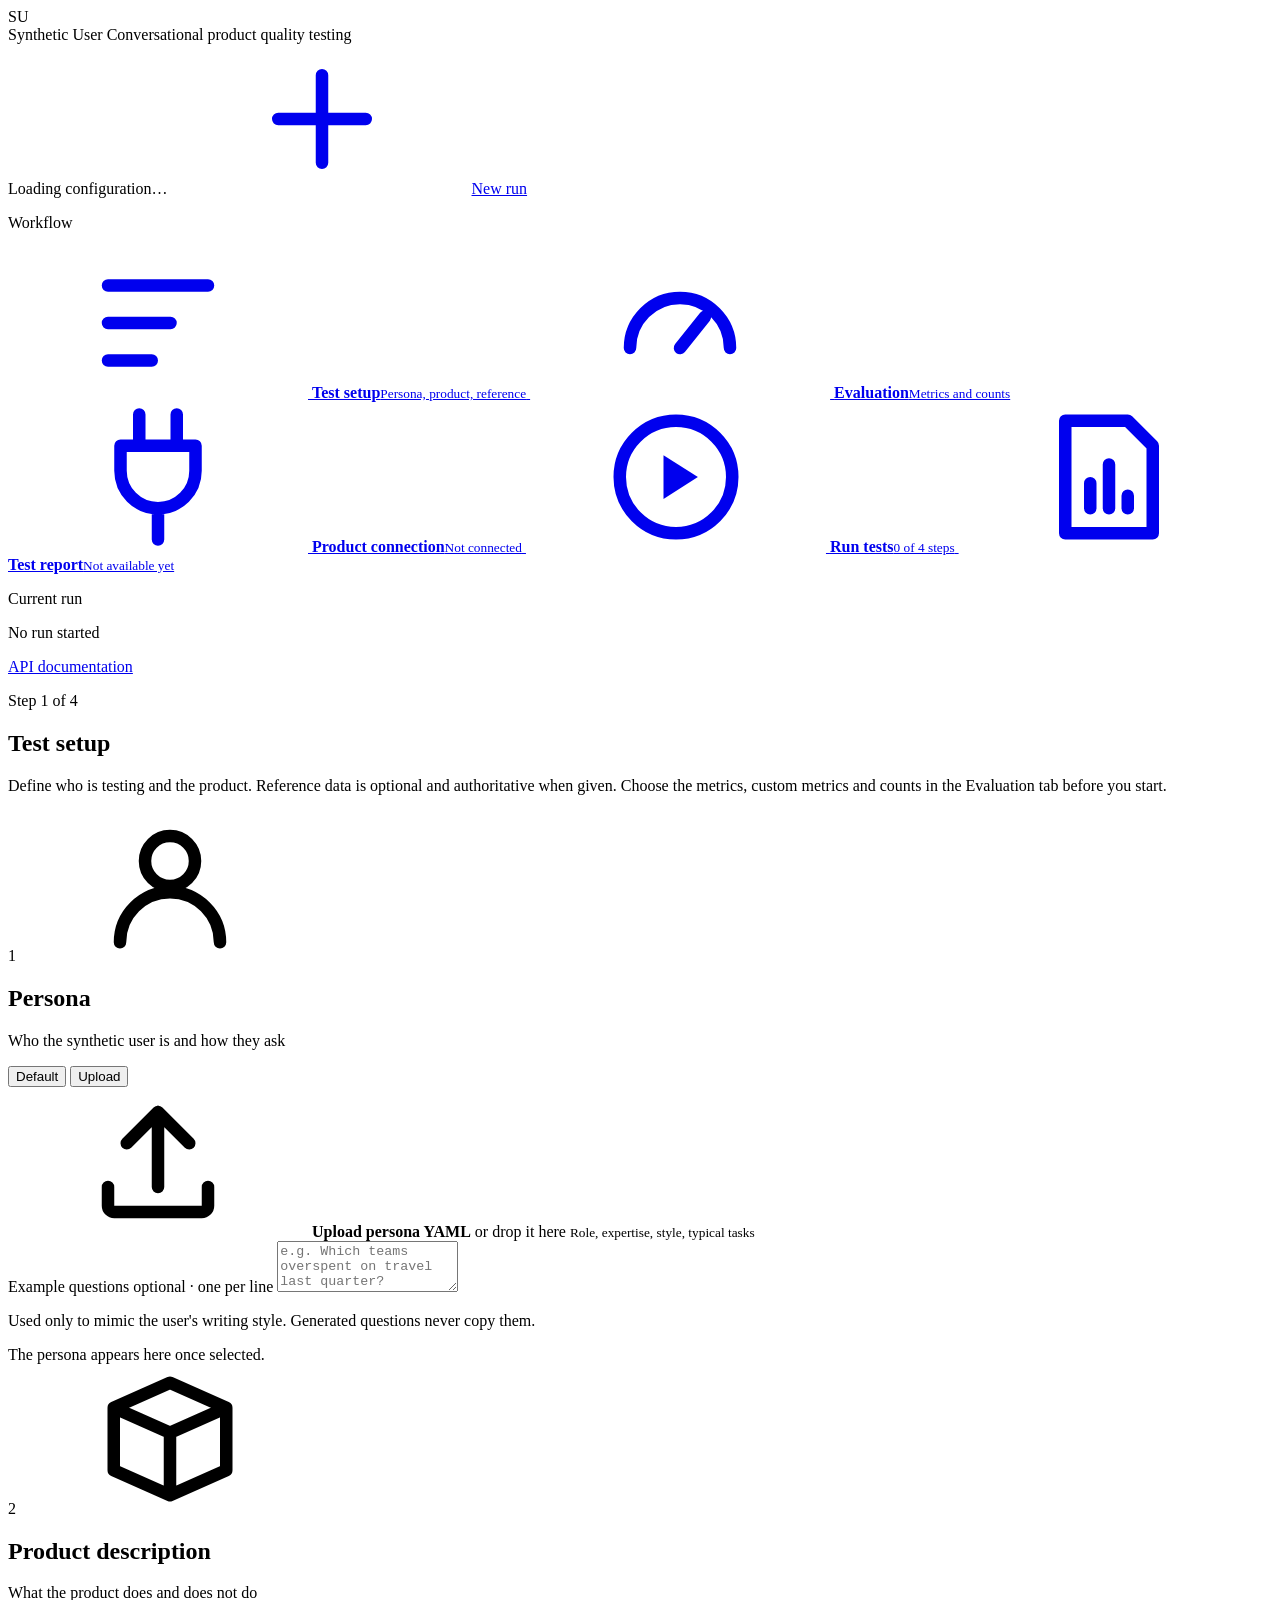
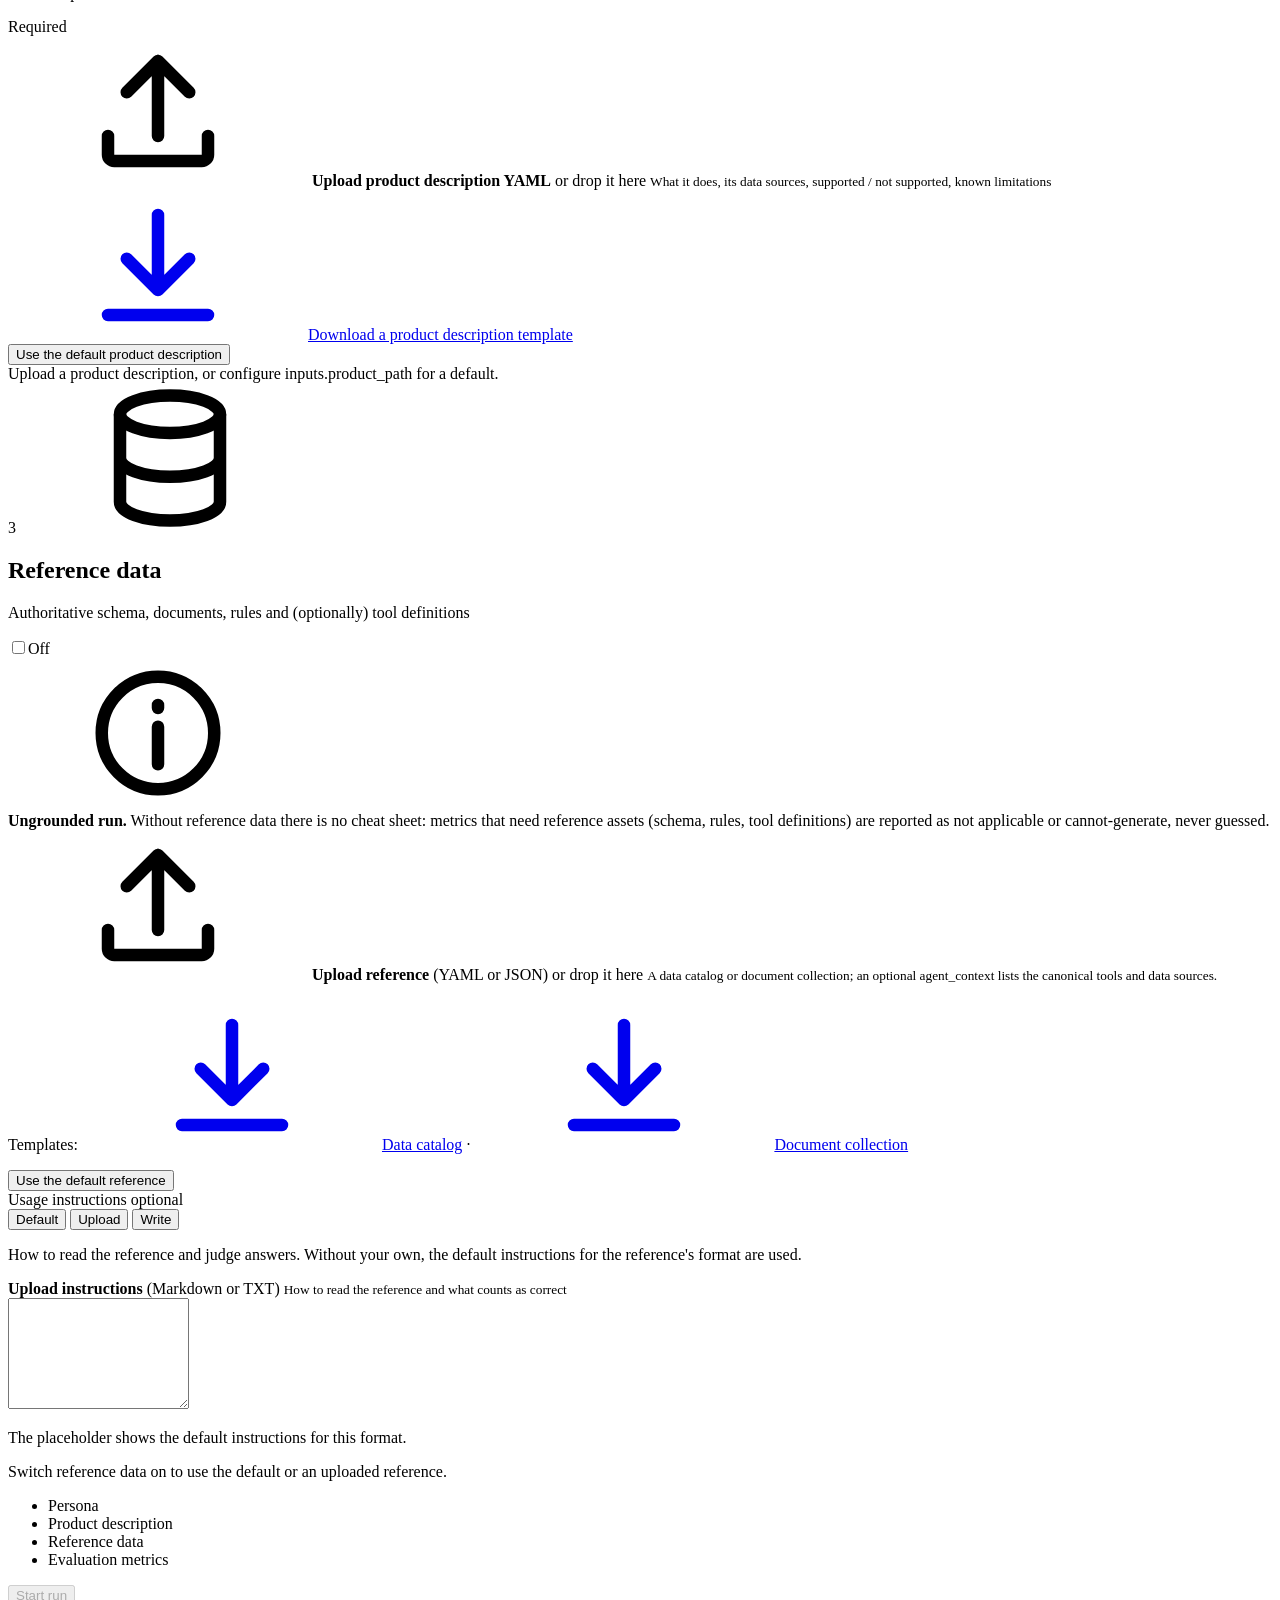
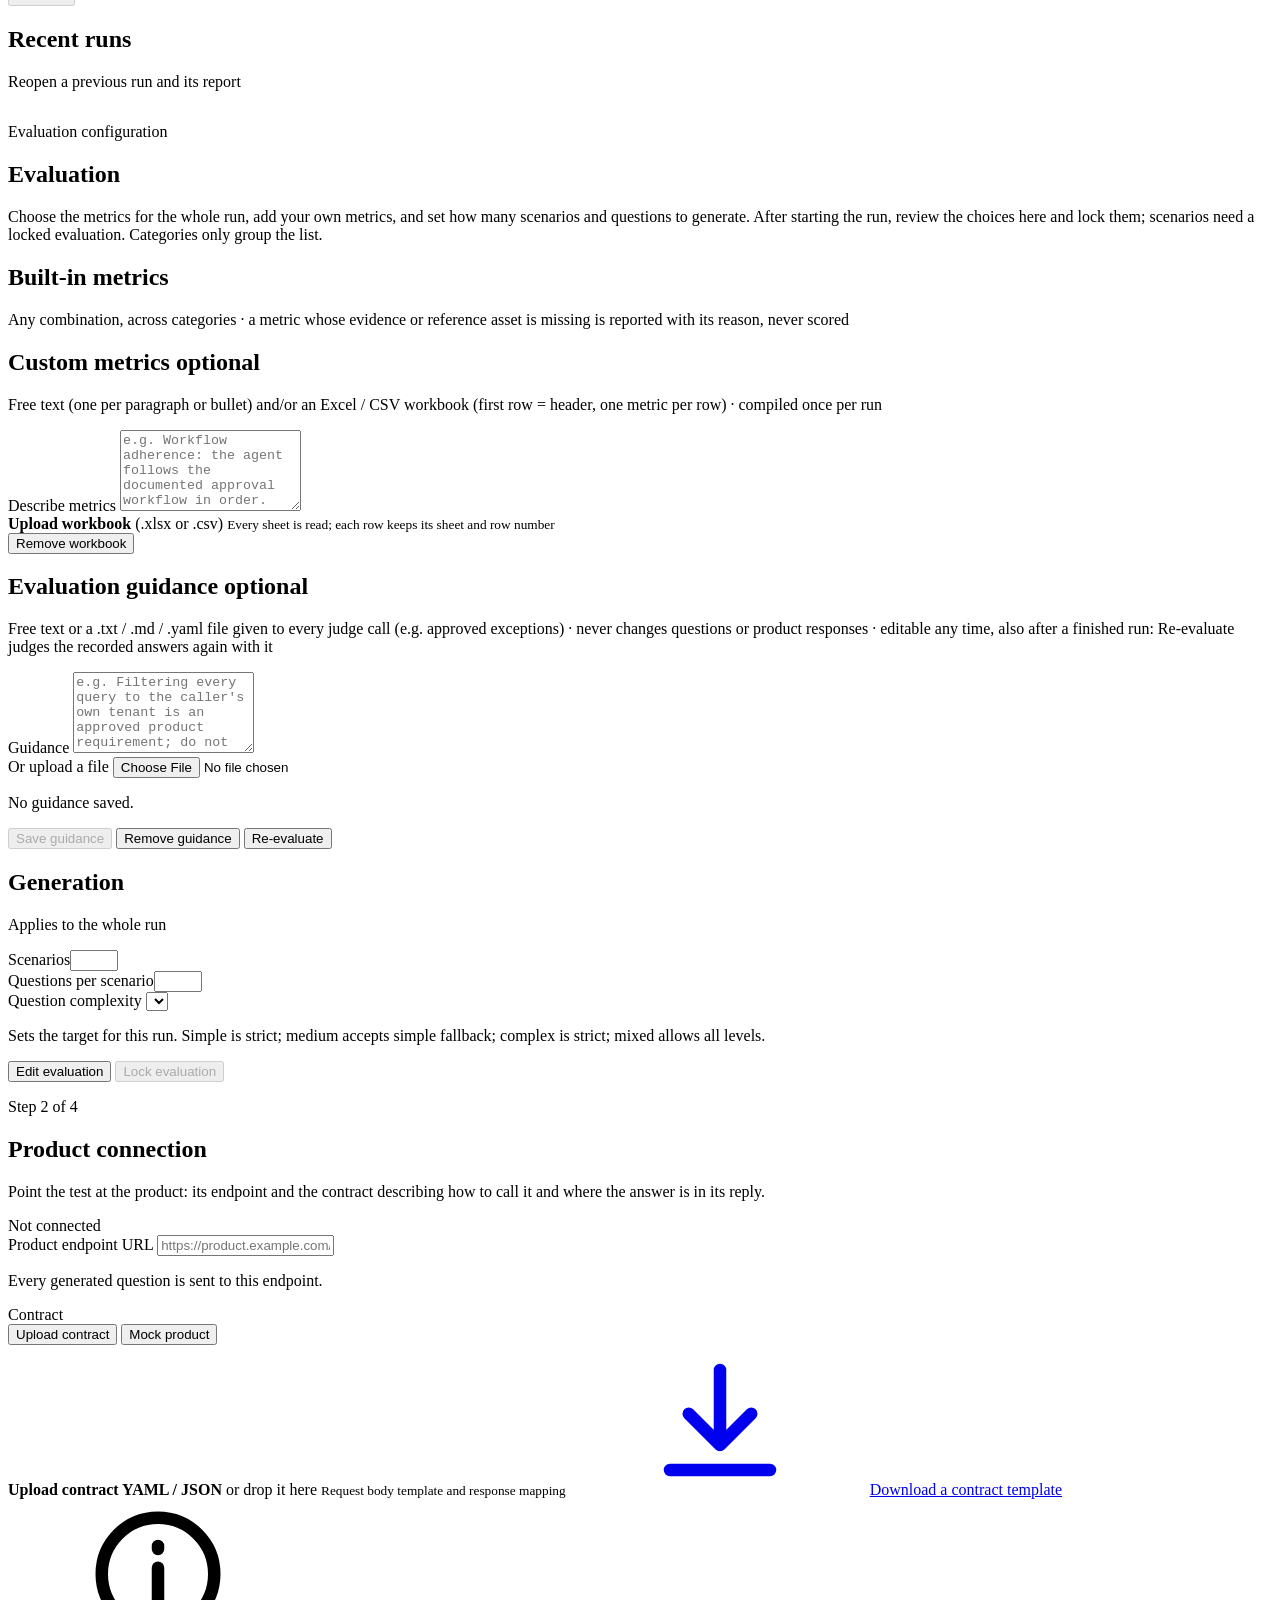
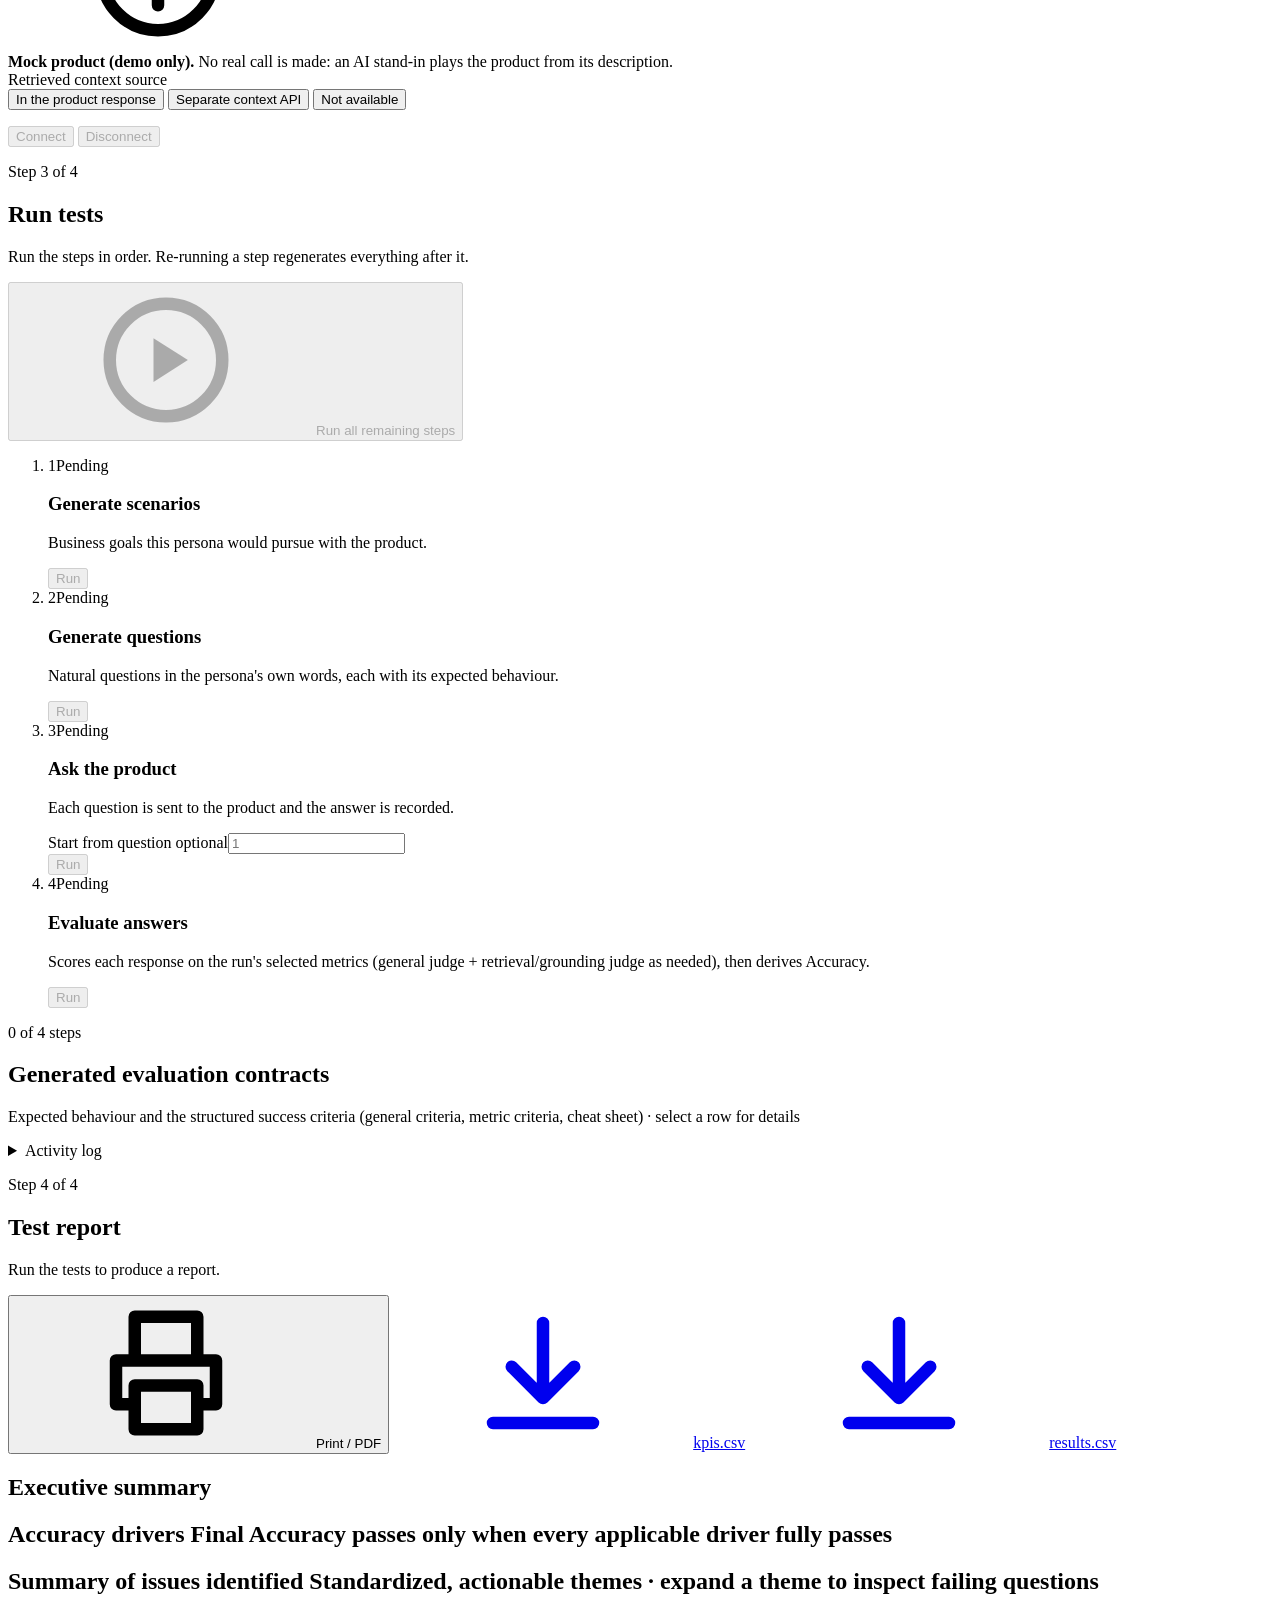
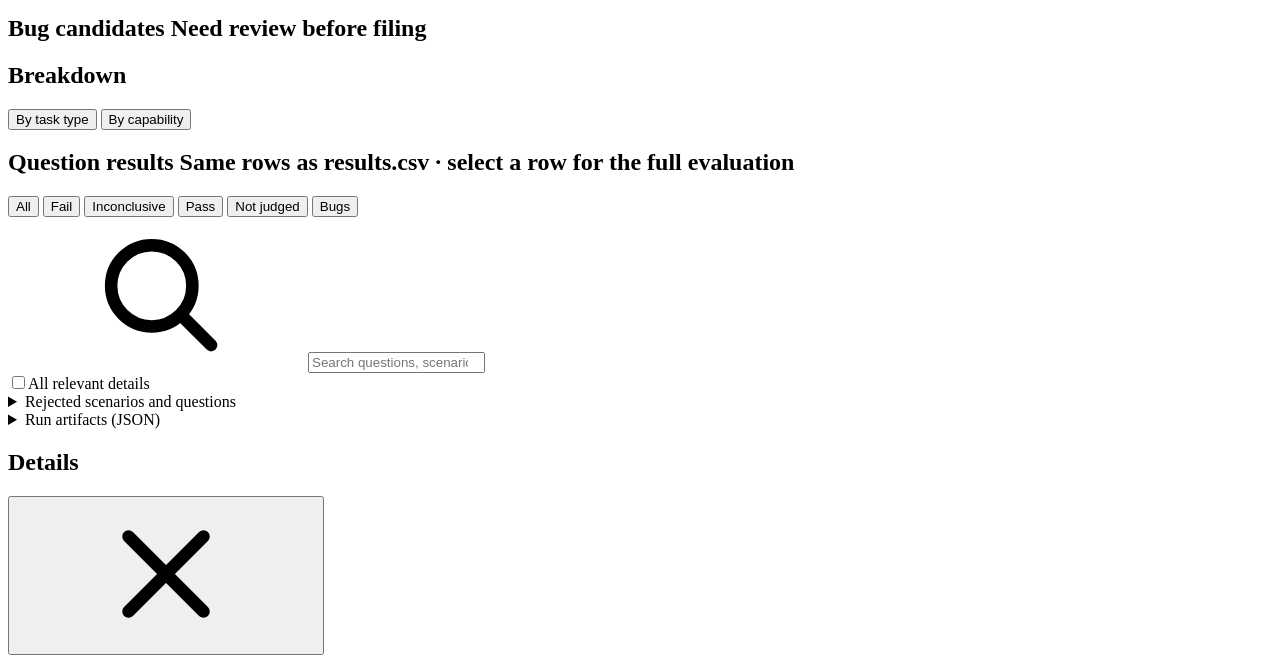
==== commit 1ca8951f: "Add re-evaluate functionality for finished runs with new guidance" ====
--- a/src/synthetic_user/web/static/index.html
+++ b/src/synthetic_user/web/static/index.html
@@ -260,7 +260,7 @@
         </div>
       </article>
       <article class="card">
-        <div class="card-head"><div><h2>Evaluation guidance <span class="opt">optional</span></h2><p class="card-sub">Free text or a .txt / .md / .yaml file given to every judge call (e.g. approved exceptions) · never changes questions or product responses · editable any time; the next Evaluate step uses it</p></div></div>
+        <div class="card-head"><div><h2>Evaluation guidance <span class="opt">optional</span></h2><p class="card-sub">Free text or a .txt / .md / .yaml file given to every judge call (e.g. approved exceptions) · never changes questions or product responses · editable any time, also after a finished run: Re-evaluate judges the recorded answers again with it</p></div></div>
         <div class="card-body custom-grid">
           <div>
             <label class="label" for="guidance-text">Guidance</label>
@@ -272,6 +272,8 @@
             <p class="help" id="guidance-status">No guidance saved.</p>
             <button type="button" class="btn btn-sm" id="save-guidance" disabled>Save guidance</button>
             <button type="button" class="btn btn-sm hidden" id="remove-guidance">Remove guidance</button>
+            <button type="button" class="btn btn-sm btn-primary hidden" id="reevaluate">Re-evaluate</button>
+            <p class="help hidden" id="reevaluate-note"></p>
           </div>
         </div>
       </article>
